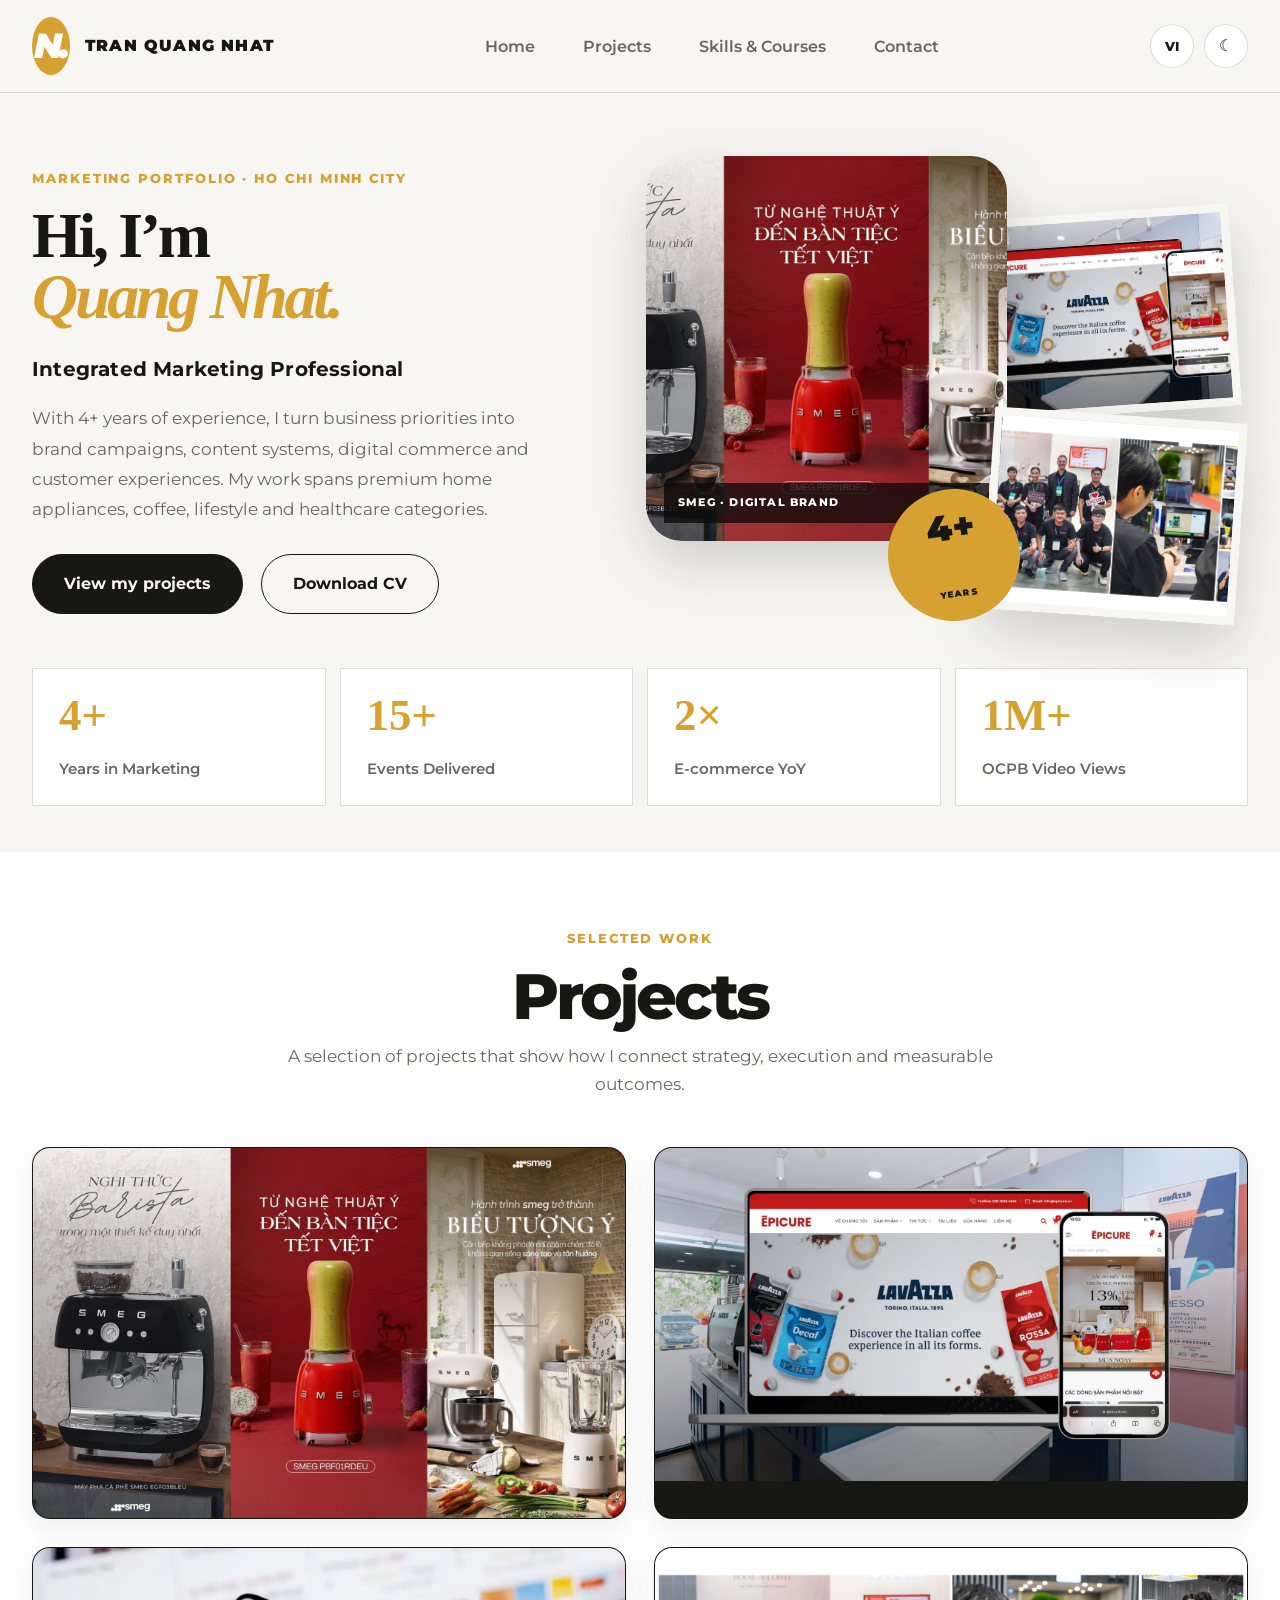
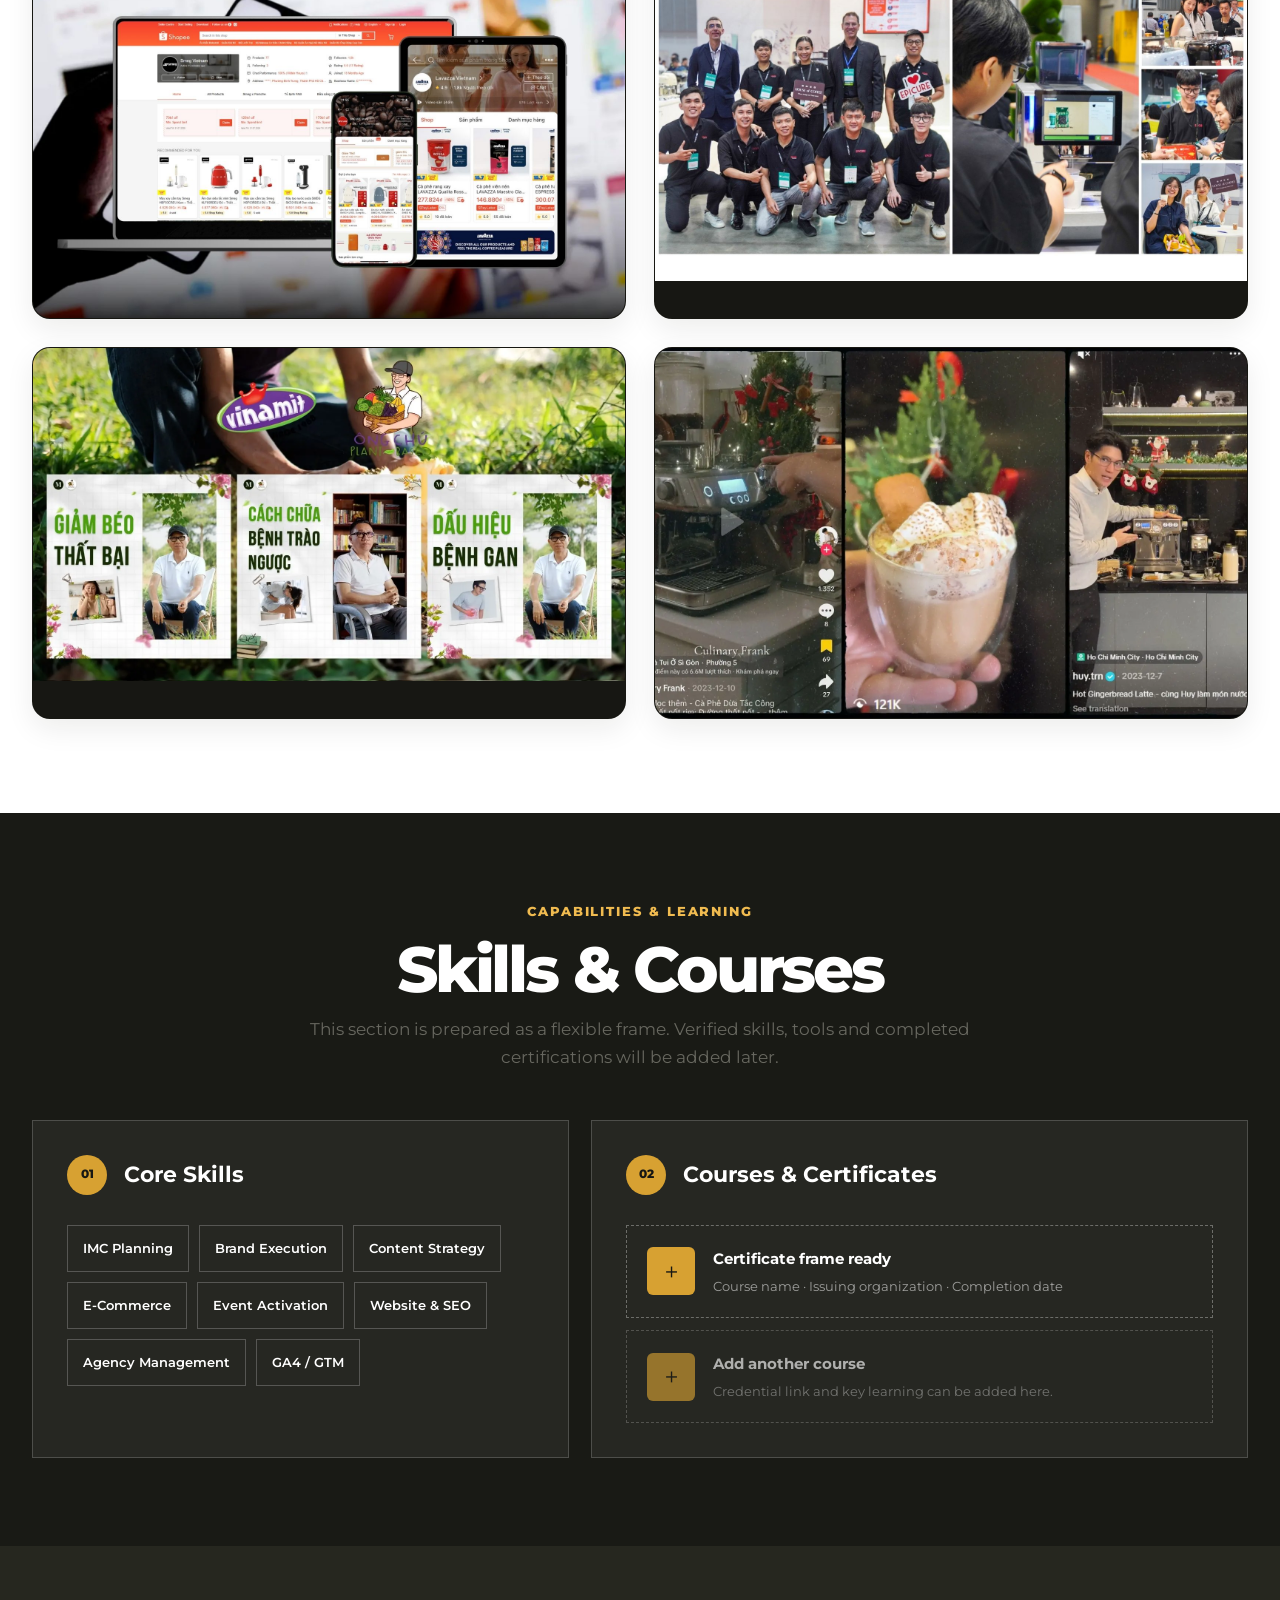
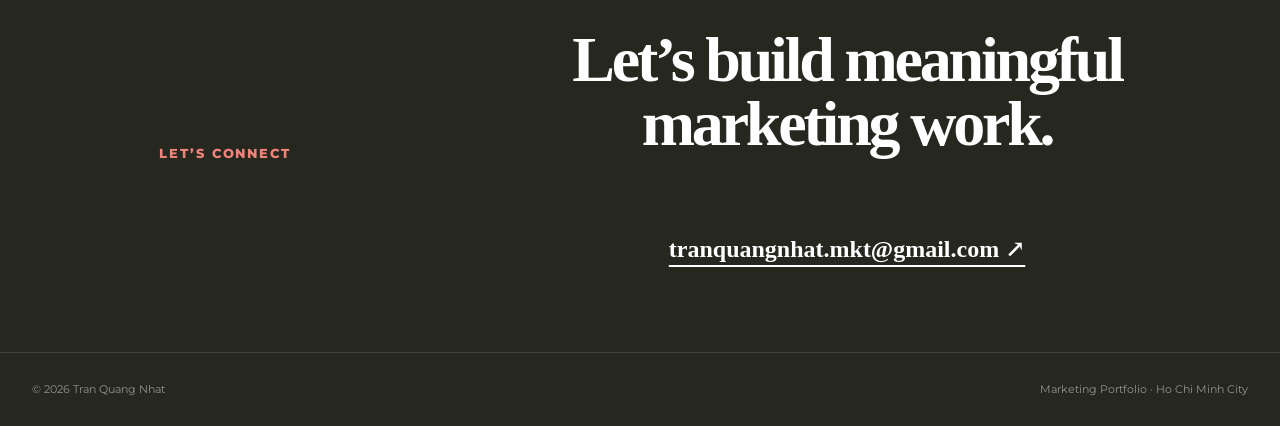
==== index.html @ 10f5aab4 "Portfolio-Update-V10" ====
<!DOCTYPE html>
<html lang="en" data-theme="light">
<head>
  <meta charset="UTF-8" />
  <meta name="viewport" content="width=device-width, initial-scale=1.0" />
  <meta name="description" content="Marketing portfolio of Tran Quang Nhat — brand building, digital commerce, content and experiential marketing." />
  <meta name="author" content="Tran Quang Nhat" />
  <meta property="og:title" content="Tran Quang Nhat | Marketing Portfolio" />
  <meta property="og:description" content="Selected marketing projects across premium consumer, coffee and lifestyle categories." />
  <meta property="og:type" content="website" />
  <meta property="og:image" content="assets/images/social-preview.png" />
  <link rel="preconnect" href="https://fonts.googleapis.com" />
  <link rel="preconnect" href="https://fonts.gstatic.com" crossorigin />
  <link href="https://fonts.googleapis.com/css2?family=Montserrat:ital,wght@0,400;0,500;0,600;0,700;0,800;0,900;1,600;1,700&subset=vietnamese&display=swap" rel="stylesheet" />
  <link rel="icon" type="image/png" href="assets/images/favicon.png" />
  <link rel="stylesheet" href="assets/css/styles.css?v=20260724-10" />
  <link rel="stylesheet" href="assets/css/homepage.css?v=20260724-10" />
  <title>Tran Quang Nhat | Marketing Portfolio</title>
</head>
<body>
  <div class="progress" id="scrollProgress"></div>

  <header class="site-header">
    <div class="container nav-wrap">
      <a class="brand" href="#home" aria-label="Back to top">
        <span class="brand-mark">N.</span>
        <span>TRAN QUANG NHAT</span>
      </a>
      <nav class="desktop-nav" aria-label="Primary navigation">
        <a href="#home" data-en="Home" data-vi="Trang chủ">Home</a>
        <a href="#projects" data-en="Projects" data-vi="Dự án">Projects</a>
        <a href="#skills" data-en="Skills & Courses" data-vi="Kỹ năng & Khóa học">Skills & Courses</a>
        <a href="#contact" data-en="Contact" data-vi="Liên hệ">Contact</a>
      </nav>
      <div class="nav-actions">
        <button class="text-toggle" id="langToggle" type="button" aria-label="Change language">VI</button>
        <button class="icon-button" id="themeToggle" type="button" aria-label="Change theme">☾</button>
        <button class="icon-button mobile-only" id="menuToggle" type="button" aria-label="Open menu">☰</button>
      </div>
    </div>
    <nav class="mobile-nav" id="mobileNav" aria-label="Mobile navigation">
      <a href="#home" data-en="Home" data-vi="Trang chủ">Home</a>
      <a href="#projects" data-en="Projects" data-vi="Dự án">Projects</a>
      <a href="#skills" data-en="Skills & Courses" data-vi="Kỹ năng & Khóa học">Skills & Courses</a>
      <a href="#contact" data-en="Contact" data-vi="Liên hệ">Contact</a>
    </nav>
  </header>

  <main>
    <section class="hero" id="home">
      <div class="container hero-grid">
        <div class="hero-copy reveal">
          <p class="eyebrow" data-en="MARKETING PORTFOLIO · HO CHI MINH CITY" data-vi="MARKETING PORTFOLIO · TP. HỒ CHÍ MINH">MARKETING PORTFOLIO · HO CHI MINH CITY</p>
          <h1>
            <span data-en="Hi, I’m" data-vi="Xin chào, tôi là">Hi, I’m</span>
            <strong>Quang Nhat.</strong>
          </h1>
          <p class="hero-role" data-en="Integrated Marketing Professional" data-vi="Chuyên viên Marketing Tích hợp">Integrated Marketing Professional</p>
          <p class="hero-description"
             data-en="With 4+ years of experience, I turn business priorities into brand campaigns, content systems, digital commerce and customer experiences. My work spans premium home appliances, coffee, lifestyle and healthcare categories."
             data-vi="Với hơn 4 năm kinh nghiệm, tôi chuyển hóa ưu tiên kinh doanh thành chiến dịch thương hiệu, hệ thống nội dung, thương mại điện tử và trải nghiệm khách hàng. Tôi từng làm việc trong các ngành thiết bị gia dụng cao cấp, cà phê, lifestyle và chăm sóc sức khỏe.">
            With 4+ years of experience, I turn business priorities into brand campaigns, content systems, digital commerce and customer experiences. My work spans premium home appliances, coffee, lifestyle and healthcare categories.
          </p>
          <div class="hero-actions">
            <a class="button button-primary" href="#projects" data-en="View my projects" data-vi="Xem dự án">View my projects</a>
            <button class="button button-secondary" id="cvButton" type="button" data-en="Download CV" data-vi="Tải CV">Download CV</button>
          </div>
        </div>

        <div class="hero-visual reveal" aria-label="Selected marketing work">
          <a class="visual-main" href="projects/smeg-digital-brand-system.html">
            <img src="assets/images/projects/smeg-digital-brand-system/smeg-cover.jpg" alt="SMEG Vietnam digital brand project" />
            <span>SMEG · DIGITAL BRAND</span>
          </a>
          <a class="visual-small visual-event" href="projects/b2b-event-marketing-trade-show-activation.html">
            <img src="assets/images/projects/b2b-event-activation/event-homepage-cover.jpg" alt="EPICURE event marketing project" />
          </a>
          <a class="visual-small visual-web" href="projects/epicure-website-replatforming.html">
            <img src="assets/images/projects/epicure-website-replatforming/website-homepage-cover.jpg" alt="EPICURE website rebuild project" />
          </a>
          <div class="visual-badge">4+<small>YEARS</small></div>
        </div>
      </div>

      <div class="container metric-grid reveal">
        <article><strong>4+</strong><span data-en="Years in Marketing" data-vi="Năm làm Marketing">Years in Marketing</span></article>
        <article><strong>15+</strong><span data-en="Events Delivered" data-vi="Sự kiện đã triển khai">Events Delivered</span></article>
        <article><strong>2×</strong><span data-en="E-commerce YoY" data-vi="Doanh số E-commerce YoY">E-commerce YoY</span></article>
        <article><strong>1M+</strong><span data-en="OCPB Video Views" data-vi="Lượt xem video OCPB">OCPB Video Views</span></article>
      </div>
    </section>

    <section class="projects-section" id="projects">
      <div class="container section-heading reveal">
        <p class="eyebrow" data-en="SELECTED WORK" data-vi="DỰ ÁN TIÊU BIỂU">SELECTED WORK</p>
        <h2 data-en="Projects" data-vi="Dự án">Projects</h2>
        <p data-en="A selection of projects that show how I connect strategy, execution and measurable outcomes."
           data-vi="Các dự án tiêu biểu thể hiện cách tôi kết nối chiến lược, triển khai và kết quả đo lường.">
          A selection of projects that show how I connect strategy, execution and measurable outcomes.
        </p>
      </div>

      <div class="container projects-grid">
        <a class="project-card project-card-large reveal" href="projects/smeg-digital-brand-system.html">
          <div class="project-image"><img src="assets/images/projects/smeg-digital-brand-system/smeg-cover.jpg" alt="SMEG Vietnam digital brand system" /></div>
          <div class="project-overlay"><span>BRAND BUILDING · SOCIAL MEDIA</span><h3>SMEG Vietnam Digital Brand System</h3><p><strong>10K+</strong> Facebook · <strong>9K</strong> Instagram</p></div>
        </a>

        <a class="project-card reveal" href="projects/epicure-website-replatforming.html">
          <div class="project-image"><img src="assets/images/projects/epicure-website-replatforming/website-homepage-cover.jpg" alt="EPICURE website rebuild" /></div>
          <div class="project-overlay"><span>DIGITAL TRANSFORMATION</span><h3>EPICURE Website Rebuild</h3><p>WordPress → Haravan · GA4 · GTM</p></div>
        </a>

        <a class="project-card reveal" href="projects/ecommerce-growth-marketplace-operations.html">
          <div class="project-image"><img src="assets/images/projects/ecommerce-growth/ecommerce-cover.jpg" alt="E-commerce marketplace operations" /></div>
          <div class="project-overlay"><span>DIGITAL COMMERCE</span><h3>Multi-brand E-Commerce Management</h3><p><strong>2×</strong> YoY sales</p></div>
        </a>

        <a class="project-card project-card-large reveal" href="projects/b2b-event-marketing-trade-show-activation.html">
          <div class="project-image"><img src="assets/images/projects/b2b-event-activation/event-homepage-cover.jpg" alt="B2B event marketing and trade show activation" /></div>
          <div class="project-overlay"><span>EXPERIENTIAL MARKETING</span><h3>B2B Event Marketing & Activation</h3><p><strong>15+</strong> events · <strong>100</strong> qualified leads</p></div>
        </a>

        <a class="project-card reveal" href="projects/ong-chu-plant-based.html">
          <div class="project-image"><img src="assets/images/projects/ong-chu-plant-based/ong-chu-cover.webp" alt="Ông Chú Plant-Based content project" /></div>
          <div class="project-overlay"><span>SHORT-FORM CONTENT</span><h3>Ông Chú Plant-Based</h3><p><strong>1M+</strong> views in 3 months</p></div>
        </a>

        <a class="project-card reveal" href="projects/breville-christmas-challenge.html">
          <div class="project-image"><img src="assets/images/projects/breville-christmas-challenge/breville-christmas-cover.webp" alt="Breville Christmas creator campaign" /></div>
          <div class="project-overlay"><span>INFLUENCER CAMPAIGN</span><h3>Breville Christmas Challenge</h3><p><strong>30</strong> participation videos</p></div>
        </a>
      </div>
    </section>

    <section class="skills-section" id="skills">
      <div class="container section-heading section-heading-light reveal">
        <p class="eyebrow" data-en="CAPABILITIES & LEARNING" data-vi="NĂNG LỰC & HỌC TẬP">CAPABILITIES & LEARNING</p>
        <h2 data-en="Skills & Courses" data-vi="Kỹ năng & Khóa học">Skills & Courses</h2>
        <p data-en="This section is prepared as a flexible frame. Verified skills, tools and completed certifications will be added later."
           data-vi="Phần này được tạo dưới dạng khung linh hoạt. Kỹ năng, công cụ và các chứng chỉ đã hoàn thành sẽ được bổ sung sau.">
          This section is prepared as a flexible frame. Verified skills, tools and completed certifications will be added later.
        </p>
      </div>

      <div class="container skills-layout">
        <div class="skills-panel reveal">
          <div class="panel-title"><span>01</span><h3 data-en="Core Skills" data-vi="Kỹ năng cốt lõi">Core Skills</h3></div>
          <div class="skill-tags">
            <span>IMC Planning</span><span>Brand Execution</span><span>Content Strategy</span>
            <span>E-Commerce</span><span>Event Activation</span><span>Website & SEO</span>
            <span>Agency Management</span><span>GA4 / GTM</span>
          </div>
        </div>

        <div class="courses-panel reveal">
          <div class="panel-title"><span>02</span><h3 data-en="Courses & Certificates" data-vi="Khóa học & Chứng chỉ">Courses & Certificates</h3></div>
          <div class="course-placeholder">
            <div class="certificate-icon">＋</div>
            <div>
              <strong data-en="Certificate frame ready" data-vi="Khung chứng chỉ đã sẵn sàng">Certificate frame ready</strong>
              <p data-en="Course name · Issuing organization · Completion date"
                 data-vi="Tên khóa học · Đơn vị cấp · Thời gian hoàn thành">Course name · Issuing organization · Completion date</p>
            </div>
          </div>
          <div class="course-placeholder muted-placeholder">
            <div class="certificate-icon">＋</div>
            <div>
              <strong data-en="Add another course" data-vi="Thêm khóa học khác">Add another course</strong>
              <p data-en="Credential link and key learning can be added here."
                 data-vi="Liên kết chứng chỉ và kiến thức chính có thể được thêm tại đây.">Credential link and key learning can be added here.</p>
            </div>
          </div>
        </div>
      </div>
    </section>

    <section class="contact-section" id="contact">
      <div class="container contact-grid reveal">
        <p class="eyebrow">LET’S CONNECT</p>
        <h2 data-en="Let’s build meaningful marketing work."
            data-vi="Hãy cùng tạo nên những dự án Marketing có giá trị.">Let’s build meaningful marketing work.</h2>
        <a class="contact-email" href="mailto:tranquangnhat.mkt@gmail.com">tranquangnhat.mkt@gmail.com ↗</a>
      </div>
    </section>
  </main>

  <footer>
    <div class="container footer-inner"><span>© 2026 Tran Quang Nhat</span><span>Marketing Portfolio · Ho Chi Minh City</span></div>
  </footer>
  <div class="toast" id="toast" role="status"></div>
  <script src="assets/js/main.js"></script>
</body>
</html>
---- assets/css/styles.css ----
:root{
  --bg:#f4f1e9;--surface:#fbfaf6;--ink:#172238;--muted:#697080;
  --line:rgba(23,34,56,.16);--accent:#b43731;--dark:#191a16;
  --nav:rgba(244,241,233,.92);--display:Georgia,"Times New Roman","DejaVu Serif",serif;
  --body:"Segoe UI","Noto Sans",Arial,sans-serif;--max:1240px
}
html[data-theme="dark"]{
  --bg:#111820;--surface:#18222d;--ink:#f4f1e8;--muted:#aab2bf;
  --line:rgba(255,255,255,.15);--accent:#f07c72;--dark:#0b0f13;--nav:rgba(17,24,32,.92)
}
*{box-sizing:border-box}
html{scroll-behavior:smooth}
body{margin:0;color:var(--ink);background:var(--bg);font-family:var(--body);line-height:1.55;-webkit-font-smoothing:antialiased}
a{color:inherit;text-decoration:none}
img{display:block;width:100%}
button{font:inherit}
h1,h2,h3,p{margin-top:0}
.container{width:min(calc(100% - 48px),var(--max));margin-inline:auto}
.progress{position:fixed;z-index:300;inset:0 auto auto 0;height:3px;width:0;background:var(--accent)}
.site-header{position:sticky;z-index:200;top:0;border-bottom:1px solid var(--line);background:var(--nav);backdrop-filter:blur(18px)}
.nav-wrap{height:76px;display:flex;align-items:center;justify-content:space-between;gap:28px}
.brand{display:flex;align-items:center;gap:12px;font-size:.76rem;font-weight:900;letter-spacing:.12em}
.brand-mark{display:grid;place-items:center;width:38px;aspect-ratio:1;color:#fff;background:var(--accent);border-radius:50%;letter-spacing:0}
.desktop-nav{display:flex;gap:30px;color:var(--muted);font-size:.8rem;font-weight:750}
.desktop-nav a:hover{color:var(--ink)}
.nav-actions{display:flex;gap:8px}
.icon-button,.text-toggle{height:40px;min-width:40px;padding:0 12px;color:var(--ink);border:1px solid var(--line);border-radius:50px;background:var(--surface);cursor:pointer}
.text-toggle{font-size:.72rem;font-weight:900}.mobile-only,.mobile-nav{display:none}
.eyebrow{margin:0 0 19px;color:var(--accent);font-size:.7rem;font-weight:900;letter-spacing:.17em}
.hero{padding:92px 0 0;overflow:hidden}
.hero-heading{padding-bottom:68px}
.hero h1{max-width:1120px;margin-bottom:42px;font-family:var(--display);font-size:clamp(4rem,8.3vw,8.3rem);font-weight:500;line-height:.88;letter-spacing:-.055em}
.hero h1 span,.hero h1 em{display:block}
.hero h1 em{margin-left:9%;color:var(--accent);font-weight:500}
.hero-bottom{display:flex;align-items:end;justify-content:space-between;gap:30px}
.hero-bottom p{max-width:540px;margin:0;color:var(--muted);font-size:1.02rem}
.round-link{display:grid;place-items:center;width:62px;aspect-ratio:1;border:1px solid var(--ink);border-radius:50%;font-size:1.5rem;transition:.25s}
.round-link:hover{color:#fff;background:var(--accent);border-color:var(--accent)}
.hero-collage{display:grid;grid-template-columns:1.75fr .9fr .9fr;gap:10px;align-items:stretch}
.hero-tile{position:relative;overflow:hidden;min-height:310px;background:#ddd}
.hero-tile-main{min-height:530px}.hero-tile img{height:100%;object-fit:cover;transition:transform .6s ease}
.hero-tile:hover img{transform:scale(1.025)}
.hero-tile span{position:absolute;left:18px;bottom:18px;padding:9px 12px;color:#fff;background:rgba(15,19,21,.8);font-size:.62rem;font-weight:900;letter-spacing:.12em}
.about-band{padding:112px 0;color:#fff;background:var(--dark)}
.about-band .eyebrow{color:#ef8279}
.about-grid{display:grid;grid-template-columns:1.15fr .85fr;gap:110px;align-items:end}
.about-grid h2,.section-title h2,.experience-intro h2,.contact-grid h2{margin:0;font-family:var(--display);font-size:clamp(2.7rem,5vw,5.2rem);font-weight:500;line-height:.98;letter-spacing:-.04em}
.about-copy>p{max-width:520px;margin-bottom:34px;color:rgba(255,255,255,.68);font-size:1.05rem}
.about-actions{display:flex;align-items:center;gap:24px;flex-wrap:wrap}
.button{display:inline-flex;align-items:center;min-height:50px;padding:0 22px;border:1px solid rgba(255,255,255,.35);font-weight:800}
.button-light{color:#171a20;background:#fff;border-color:#fff}
.text-button{padding:0;color:#fff;border:0;border-bottom:1px solid rgba(255,255,255,.55);background:transparent;cursor:pointer}
.metric-grid{display:grid;grid-template-columns:repeat(4,1fr);gap:12px;margin-top:84px}
.metric-grid article{display:grid;gap:12px;min-height:168px;padding:27px;border:1px solid rgba(255,255,255,.2);background:rgba(255,255,255,.06)}
.metric-grid strong{color:#f0aaa3;font-family:var(--display);font-size:clamp(3rem,4vw,4.4rem);font-weight:600;line-height:1}
.metric-grid span{align-self:end;color:rgba(255,255,255,.65);font-size:.73rem;font-weight:700}
.work-section,.archive-section{padding:116px 0}
.section-title{display:grid;grid-template-columns:1.4fr .6fr;gap:80px;align-items:end;margin-bottom:62px}
.section-title>p{max-width:400px;margin:0 0 8px;color:var(--muted)}
.project-grid{display:grid;grid-template-columns:1fr 1fr;gap:72px 26px}
.project-card-wide{grid-column:1/-1;display:grid;grid-template-columns:1.45fr .55fr;gap:40px;align-items:end}
.project-card-wide.project-card-dark{padding:28px;color:#fff;background:var(--dark)}
.project-visual{position:relative;display:block;overflow:hidden;background:#ddd}
.project-visual img{aspect-ratio:16/11;object-fit:cover;transition:transform .6s ease}
.project-card-wide .project-visual img{aspect-ratio:16/9}
.project-visual:hover img{transform:scale(1.025)}
.project-number{position:absolute;top:18px;right:18px;display:grid;place-items:center;width:48px;aspect-ratio:1;color:#fff;background:var(--accent);border-radius:50%;font-family:var(--display);font-size:1.25rem}
.project-info{padding-top:22px}
.project-card-wide .project-info{padding:0 12px 12px 0}
.project-info>span,.archive-card span{color:var(--accent);font-size:.65rem;font-weight:900;letter-spacing:.14em}
.project-info h3{margin:15px 0 20px;font-family:var(--display);font-size:clamp(1.8rem,3vw,3rem);font-weight:500;line-height:1.03;letter-spacing:-.025em}
.project-card-wide .project-info h3{font-size:clamp(2.2rem,3.8vw,4rem)}
.proof-pill{display:table;margin-bottom:24px;padding:12px 15px;border:1px solid color-mix(in srgb,var(--accent) 32%,var(--line));background:color-mix(in srgb,var(--accent) 7%,var(--surface));font-size:.76rem}
.project-card-dark .proof-pill{background:rgba(255,255,255,.08);border-color:rgba(255,255,255,.2)}
.proof-pill strong{color:var(--accent);font-size:1rem}
.project-info>a{display:inline-block;border-bottom:1px solid;font-size:.76rem;font-weight:900}
.experience-section{padding:116px 0;border-block:1px solid var(--line);background:var(--surface)}
.experience-grid{display:grid;grid-template-columns:.95fr 1.05fr;gap:100px}
.career-list{border-top:1px solid var(--ink)}
.career-list article{display:grid;grid-template-columns:110px 1fr auto;gap:24px;align-items:center;padding:28px 0;border-bottom:1px solid var(--line)}
.career-list span{color:var(--accent);font-size:.68rem;font-weight:900}.career-list h3{margin:0;font-family:var(--display);font-size:1.55rem;font-weight:500}.career-list p{margin:0;color:var(--muted);font-size:.78rem}
.capability-line{display:flex;gap:10px;flex-wrap:wrap;margin-top:66px}
.capability-line span{padding:10px 14px;border:1px solid var(--line);font-size:.62rem;font-weight:900;letter-spacing:.1em}
.archive-grid{display:grid;grid-template-columns:1fr 1fr;gap:26px}
.archive-card{position:relative;display:block;overflow:hidden;min-height:440px;background:#ddd}
.archive-card img{height:100%;min-height:440px;object-fit:cover;transition:transform .6s ease}
.archive-card:hover img{transform:scale(1.025)}
.archive-card:after{content:"";position:absolute;inset:35% 0 0;background:linear-gradient(transparent,rgba(9,14,17,.92))}
.archive-card>div{position:absolute;z-index:1;right:30px;bottom:27px;left:30px;color:#fff}
.archive-card span{color:#f0aaa3}.archive-card h3{margin:10px 0 8px;font-family:var(--display);font-size:2.2rem;font-weight:500}.archive-card strong{font-size:.75rem}
.contact-section{padding:118px 0;color:#fff;background:#172238}
.contact-grid{display:grid;grid-template-columns:.65fr 1.35fr;gap:28px;align-items:end}
.contact-grid .eyebrow{color:#ef8279}.contact-grid h2{grid-column:2;margin-top:-42px}
.contact-grid>p:not(.eyebrow){grid-column:2;max-width:600px;margin:10px 0;color:rgba(255,255,255,.65)}
.contact-email{grid-column:2;margin-top:22px;font-family:var(--display);font-size:clamp(1.25rem,2.4vw,2.2rem);text-decoration:underline;text-underline-offset:8px}
footer{padding:28px 0;color:rgba(255,255,255,.46);background:#172238;border-top:1px solid rgba(255,255,255,.12)}
.footer-inner{display:flex;justify-content:space-between;font-size:.68rem}
.toast{position:fixed;right:24px;bottom:24px;z-index:300;max-width:360px;padding:14px 18px;color:#fff;background:#172238;box-shadow:0 18px 50px rgba(0,0,0,.22);transform:translateY(30px);opacity:0;pointer-events:none;transition:.25s}
.toast.show{transform:none;opacity:1}.reveal{opacity:0;transform:translateY(22px);transition:opacity .7s ease,transform .7s ease}.reveal.visible{opacity:1;transform:none}
@media(max-width:900px){
  .desktop-nav{display:none}.mobile-only{display:block}.mobile-nav.open{display:grid;padding:12px 24px 20px;gap:14px;border-top:1px solid var(--line);font-size:.86rem}
  .hero{padding-top:70px}.hero h1 em{margin-left:0}.hero-collage{grid-template-columns:1.3fr .7fr}.hero-tile:last-child{display:none}
  .about-grid,.experience-grid{grid-template-columns:1fr;gap:52px}.metric-grid{grid-template-columns:1fr 1fr}
  .section-title{grid-template-columns:1fr;gap:24px}.section-title>p{max-width:600px}
  .project-card-wide{grid-template-columns:1fr;gap:0}.project-card-wide .project-info{padding:24px 0 0}
  .project-card-wide.project-card-dark .project-info{padding:24px 4px 4px}
  .contact-grid{grid-template-columns:1fr}.contact-grid h2,.contact-grid>p:not(.eyebrow),.contact-email{grid-column:auto;margin-top:0}
}
@media(max-width:620px){
  .container{width:min(calc(100% - 30px),var(--max))}.brand span:last-child{display:none}
  .hero{padding-top:54px}.hero-heading{padding-bottom:45px}.hero h1{font-size:3.65rem}.hero-bottom{align-items:center}.hero-bottom p{font-size:.9rem}
  .hero-collage{grid-template-columns:1fr}.hero-tile-main{min-height:390px}.hero-tile:not(.hero-tile-main){display:none}
  .about-band,.work-section,.experience-section,.archive-section,.contact-section{padding:88px 0}
  .about-grid h2,.section-title h2,.experience-intro h2,.contact-grid h2{font-size:2.85rem}
  .metric-grid{grid-template-columns:1fr 1fr;margin-top:58px}.metric-grid article{min-height:138px;padding:20px}.metric-grid strong{font-size:3rem}
  .project-grid,.archive-grid{grid-template-columns:1fr;gap:58px}.project-card-wide{grid-column:auto}.project-card-wide.project-card-dark{padding:15px}
  .project-info h3,.project-card-wide .project-info h3{font-size:2.05rem}
  .career-list article{grid-template-columns:1fr;gap:6px}.career-list p{font-size:.82rem}
  .archive-card,.archive-card img{min-height:350px}.footer-inner{display:grid;gap:6px}
}
@media(prefers-reduced-motion:reduce){html{scroll-behavior:auto}.reveal{opacity:1;transform:none;transition:none}.project-visual img,.hero-tile img,.archive-card img{transition:none}}
---- assets/css/homepage.css ----
:root{
  --bg:#f7f6f2;--surface:#fff;--ink:#171713;--muted:#67675f;
  --line:rgba(23,23,19,.15);--accent:#d7a132;--dark:#191a15;
  --nav:rgba(247,246,242,.92);--font:"Montserrat","Noto Sans",Arial,sans-serif;
  --max:1600px
}
html[data-theme="dark"]{
  --bg:#10130f;--surface:#181c17;--ink:#f7f5ed;--muted:#b4b6ad;
  --line:rgba(255,255,255,.14);--accent:#f1b849;--dark:#090b09;--nav:rgba(16,19,15,.92)
}
*{box-sizing:border-box}
html{scroll-behavior:smooth}
body{margin:0;color:var(--ink);background:var(--bg);font-family:var(--font);font-size:16px;line-height:1.65;-webkit-font-smoothing:antialiased}
a{color:inherit;text-decoration:none}img{display:block;width:100%}button{font:inherit}
h1,h2,h3,p{margin-top:0}.container{width:min(calc(100% - clamp(40px,5vw,96px)),var(--max));margin-inline:auto}
.progress{position:fixed;z-index:300;inset:0 auto auto 0;height:3px;width:0;background:var(--accent)}
.site-header{position:sticky;z-index:200;top:0;border-bottom:1px solid var(--line);background:var(--nav);backdrop-filter:blur(18px)}
.nav-wrap{height:92px;display:flex;align-items:center;justify-content:space-between;gap:40px}
.brand{display:flex;align-items:center;gap:15px;font-size:1rem;font-weight:900;letter-spacing:.075em}
.brand-mark{font-size:2.2rem;font-style:italic;letter-spacing:-.08em}
.desktop-nav{display:flex;gap:48px;font-size:1.02rem;font-weight:600}
.desktop-nav a{position:relative}.desktop-nav a:after{content:"";position:absolute;right:0;bottom:-8px;left:0;height:2px;background:var(--accent);transform:scaleX(0);transition:.25s}.desktop-nav a:hover:after{transform:scaleX(1)}
.nav-actions{display:flex;gap:10px}.icon-button,.text-toggle{height:44px;min-width:44px;padding:0 13px;color:var(--ink);border:1px solid var(--line);border-radius:50px;background:var(--surface);cursor:pointer}
.text-toggle{font-size:.84rem;font-weight:800}.mobile-only,.mobile-nav{display:none}.eyebrow{margin:0 0 16px;color:var(--accent);font-size:.8rem;font-weight:800;letter-spacing:.15em}
.hero{padding:clamp(54px,7vh,84px) 0 46px;overflow:hidden}
.hero-grid{display:grid;grid-template-columns:minmax(0,.9fr) minmax(520px,1.1fr);gap:clamp(48px,5vw,88px);align-items:center}
.hero-copy{min-width:0;max-width:690px}
.hero-copy h1{margin:0 0 25px;font-size:clamp(4rem,4.85vw,5.75rem);font-weight:800;line-height:.96;letter-spacing:-.052em}
.hero-copy h1 span,.hero-copy h1 strong{display:block}.hero-copy h1 strong{color:var(--accent);font-style:italic}
.hero-role{margin-bottom:18px;font-size:1.24rem;font-weight:700;letter-spacing:.01em}
.hero-description{max-width:660px;margin-bottom:30px;color:var(--muted);font-size:1.08rem;line-height:1.75}
.hero-actions{display:flex;gap:18px;flex-wrap:wrap}.button{display:inline-flex;align-items:center;justify-content:center;min-height:60px;padding:0 31px;border:1px solid var(--ink);border-radius:100px;font-size:1rem;font-weight:700;cursor:pointer}
.button-primary{color:var(--bg);background:var(--ink)}.button-secondary{color:var(--ink);background:transparent}
.hero-visual{position:relative;min-width:0;min-height:clamp(470px,52vh,590px)}.hero-visual a{position:absolute;overflow:hidden;box-shadow:0 22px 55px rgba(22,22,16,.18)}
.hero-visual img{height:100%;object-fit:cover;transition:transform .55s}.hero-visual a:hover img{transform:scale(1.035)}
.visual-main{z-index:2;top:0;left:5%;width:57%;height:82%;border-radius:36px}.visual-main span{position:absolute;right:18px;bottom:18px;left:18px;padding:11px 14px;color:#fff;background:rgba(10,10,8,.76);font-size:.68rem;font-weight:800;letter-spacing:.11em}
.visual-small{width:40%;height:43%;border:8px solid var(--bg)}.visual-event{z-index:3;right:1%;bottom:2%;transform:rotate(4deg)}.visual-web{z-index:1;top:12%;right:2%;transform:rotate(-4deg)}
.visual-badge{position:absolute;z-index:4;right:36%;bottom:1%;display:grid;place-items:center;width:132px;aspect-ratio:1;color:#171713;background:var(--accent);border-radius:50%;font-size:2.25rem;font-weight:900;line-height:.8;transform:rotate(-8deg)}
.visual-badge small{display:block;font-size:.55rem;letter-spacing:.14em}
.metric-grid{display:grid;grid-template-columns:repeat(4,1fr);gap:14px;margin-top:42px}
.metric-grid article{display:grid;gap:10px;min-height:138px;padding:24px 26px;border:1px solid var(--line);background:var(--surface);transition:.25s}
.metric-grid article:hover{transform:translateY(-4px);border-color:var(--accent)}
.metric-grid strong{color:var(--accent);font-size:clamp(2.8rem,3.3vw,3.8rem);font-weight:800;line-height:1}
.metric-grid span{align-self:end;color:var(--muted);font-size:.96rem;font-weight:600}
.projects-section{padding:76px 0 94px;background:var(--surface)}
.section-heading{text-align:center;max-width:900px;margin:0 auto 48px}.section-heading h2{margin-bottom:14px;font-size:clamp(3.5rem,5vw,5.5rem);font-weight:800;line-height:.98;letter-spacing:-.05em}.section-heading>p:last-child{max-width:720px;margin:0 auto;color:var(--muted);font-size:1.08rem;line-height:1.65}
.projects-grid{display:grid;grid-template-columns:1fr 1fr;gap:clamp(22px,2.2vw,40px)}
.project-card{
  position:relative;
  overflow:hidden;
  min-width:0;
  border:1px solid var(--line);
  border-radius:18px;
  background:#171713;
  box-shadow:0 10px 28px rgba(20,20,16,.08);
  transform:translateZ(0);
  transition:transform .38s cubic-bezier(.2,.7,.2,1),box-shadow .38s ease,border-color .38s ease
}
.project-card-large{min-height:0}
.project-image{width:100%}
.project-image img{
  width:100%;
  height:auto;
  object-fit:contain;
  transition:transform .65s cubic-bezier(.2,.7,.2,1),filter .4s ease
}
.project-card:after{
  content:"";
  position:absolute;
  inset:0;
  background:rgba(8,9,8,.68);
  opacity:0;
  transition:opacity .38s ease
}
.project-overlay{
  position:absolute;
  z-index:2;
  top:50%;
  right:7%;
  left:7%;
  color:#fff;
  text-align:center;
  opacity:0;
  transform:translateY(calc(-50% + 20px));
  transition:opacity .35s ease,transform .38s cubic-bezier(.2,.7,.2,1)
}
.project-overlay span{color:#f5c96b;font-size:.76rem;font-weight:800;letter-spacing:.14em}
.project-overlay h3{max-width:760px;margin:12px auto 10px;font-size:clamp(1.6rem,2.5vw,3rem);font-weight:750;line-height:1.08;letter-spacing:-.035em}
.project-overlay p{margin:0;color:rgba(255,255,255,.8);font-size:.9rem}
.project-overlay p strong{color:#fff;font-size:1.08rem}
.project-card:hover,.project-card:focus-visible{
  z-index:3;
  border-color:rgba(215,161,50,.72);
  box-shadow:0 28px 65px rgba(20,20,16,.24);
  transform:translateY(-12px) scale(1.012)
}
.project-card:hover:after,.project-card:focus-visible:after{opacity:1}
.project-card:hover .project-overlay,.project-card:focus-visible .project-overlay{opacity:1;transform:translateY(-50%)}
.project-card:hover .project-image img,.project-card:focus-visible .project-image img{transform:scale(1.025);filter:saturate(.88)}
.skills-section{padding:88px 0;color:#fff;background:var(--dark)}.section-heading-light .eyebrow{color:#f0bb50}.section-heading-light p{color:rgba(255,255,255,.65)}
.skills-layout{display:grid;grid-template-columns:.9fr 1.1fr;gap:22px}.skills-panel,.courses-panel{padding:34px;border:1px solid rgba(255,255,255,.18);background:rgba(255,255,255,.055)}
.panel-title{display:flex;align-items:center;gap:17px;margin-bottom:30px}.panel-title>span{display:grid;place-items:center;width:40px;aspect-ratio:1;color:#171713;background:var(--accent);border-radius:50%;font-size:.78rem;font-weight:800}.panel-title h3{margin:0;font-size:1.38rem}
.skill-tags{display:flex;gap:10px;flex-wrap:wrap}.skill-tags span{padding:12px 15px;border:1px solid rgba(255,255,255,.22);font-size:.8rem;font-weight:600}
.course-placeholder{display:flex;align-items:center;gap:18px;padding:20px;border:1px dashed rgba(255,255,255,.32)}.course-placeholder+.course-placeholder{margin-top:12px}.certificate-icon{display:grid;place-items:center;flex:0 0 48px;aspect-ratio:1;color:#171713;background:var(--accent);border-radius:6px;font-size:1.3rem}.course-placeholder strong{display:block;margin-bottom:5px;font-size:.95rem}.course-placeholder p{margin:0;color:rgba(255,255,255,.55);font-size:.8rem}.muted-placeholder{opacity:.63}
.contact-section{padding:82px 0;color:#fff;background:#26271f}.contact-grid{text-align:center}.contact-grid h2{max-width:850px;margin:0 auto 24px;font-size:clamp(2.7rem,5vw,5.2rem);font-weight:800;line-height:1;letter-spacing:-.05em}.contact-email{font-size:clamp(1rem,2vw,1.5rem);font-weight:600;text-decoration:underline;text-underline-offset:8px}
footer{padding:28px 0;color:rgba(255,255,255,.5);background:#26271f;border-top:1px solid rgba(255,255,255,.12)}.footer-inner{display:flex;justify-content:space-between;font-size:.66rem}
.toast{position:fixed;right:24px;bottom:24px;z-index:300;max-width:360px;padding:14px 18px;color:#fff;background:#171713;box-shadow:0 18px 50px rgba(0,0,0,.22);transform:translateY(30px);opacity:0;pointer-events:none;transition:.25s}.toast.show{transform:none;opacity:1}
.reveal{opacity:0;transform:translateY(22px);transition:opacity .7s ease,transform .7s ease}.reveal.visible{opacity:1;transform:none}
@media(max-width:900px){
  .container{width:min(calc(100% - 36px),var(--max))}
  .desktop-nav{display:none}.mobile-only{display:block}.mobile-nav.open{display:grid;padding:12px 26px 20px;gap:14px;border-top:1px solid var(--line);font-size:.84rem}
  .hero{display:block;min-height:0;padding:52px 0 58px}
  .hero-grid{grid-template-columns:1fr;gap:44px}.hero-copy{max-width:760px}.hero-visual{min-height:470px}
  .metric-grid{grid-template-columns:1fr 1fr}.skills-layout{grid-template-columns:1fr}
}
@media(max-width:620px){
  .container{width:min(calc(100% - 30px),var(--max))}.brand span:last-child{display:none}.hero{padding:44px 0 58px}
  .nav-wrap{height:80px}.hero-copy h1{font-size:3.35rem}.hero-role{font-size:1.08rem}.hero-description{font-size:1.02rem;line-height:1.68}.hero-actions{display:grid;grid-template-columns:1fr 1fr}.button{min-height:54px;padding-inline:14px;font-size:.9rem}
  .hero-visual{min-height:420px}.visual-main{left:0;width:68%;height:82%;border-radius:28px}.visual-small{width:44%;height:41%;border-width:5px}.visual-web{top:6%;right:0}.visual-event{right:0;bottom:0}.visual-badge{right:35%;width:90px;font-size:1.5rem}
  .metric-grid{gap:8px;margin-top:38px}.metric-grid article{min-height:116px;padding:17px}.metric-grid strong{font-size:2.7rem}
  .projects-section,.skills-section,.contact-section{padding:68px 0}.section-heading{margin-bottom:36px}.section-heading h2{font-size:3.5rem}
  .projects-grid{grid-template-columns:1fr;gap:22px}
  .project-card,.project-card-large{min-height:0;border-radius:13px}
  .project-card:after{inset:38% 0 0;background:linear-gradient(transparent,rgba(7,8,7,.9));opacity:1}
  .project-overlay{top:auto;right:20px;bottom:18px;left:20px;text-align:left;opacity:1;transform:none}
  .project-overlay h3{margin:7px 0 5px;font-size:1.45rem}
  .project-card:hover,.project-card:focus-visible{transform:translateY(-5px)}
  .project-card:hover .project-overlay,.project-card:focus-visible .project-overlay{transform:none}
  .skills-panel,.courses-panel{padding:24px}.course-placeholder{align-items:flex-start;padding:16px}.footer-inner{display:grid;gap:6px}
}
@media(prefers-reduced-motion:reduce){html{scroll-behavior:auto}.reveal{opacity:1;transform:none;transition:none}.project-image img,.hero-visual img{transition:none}}
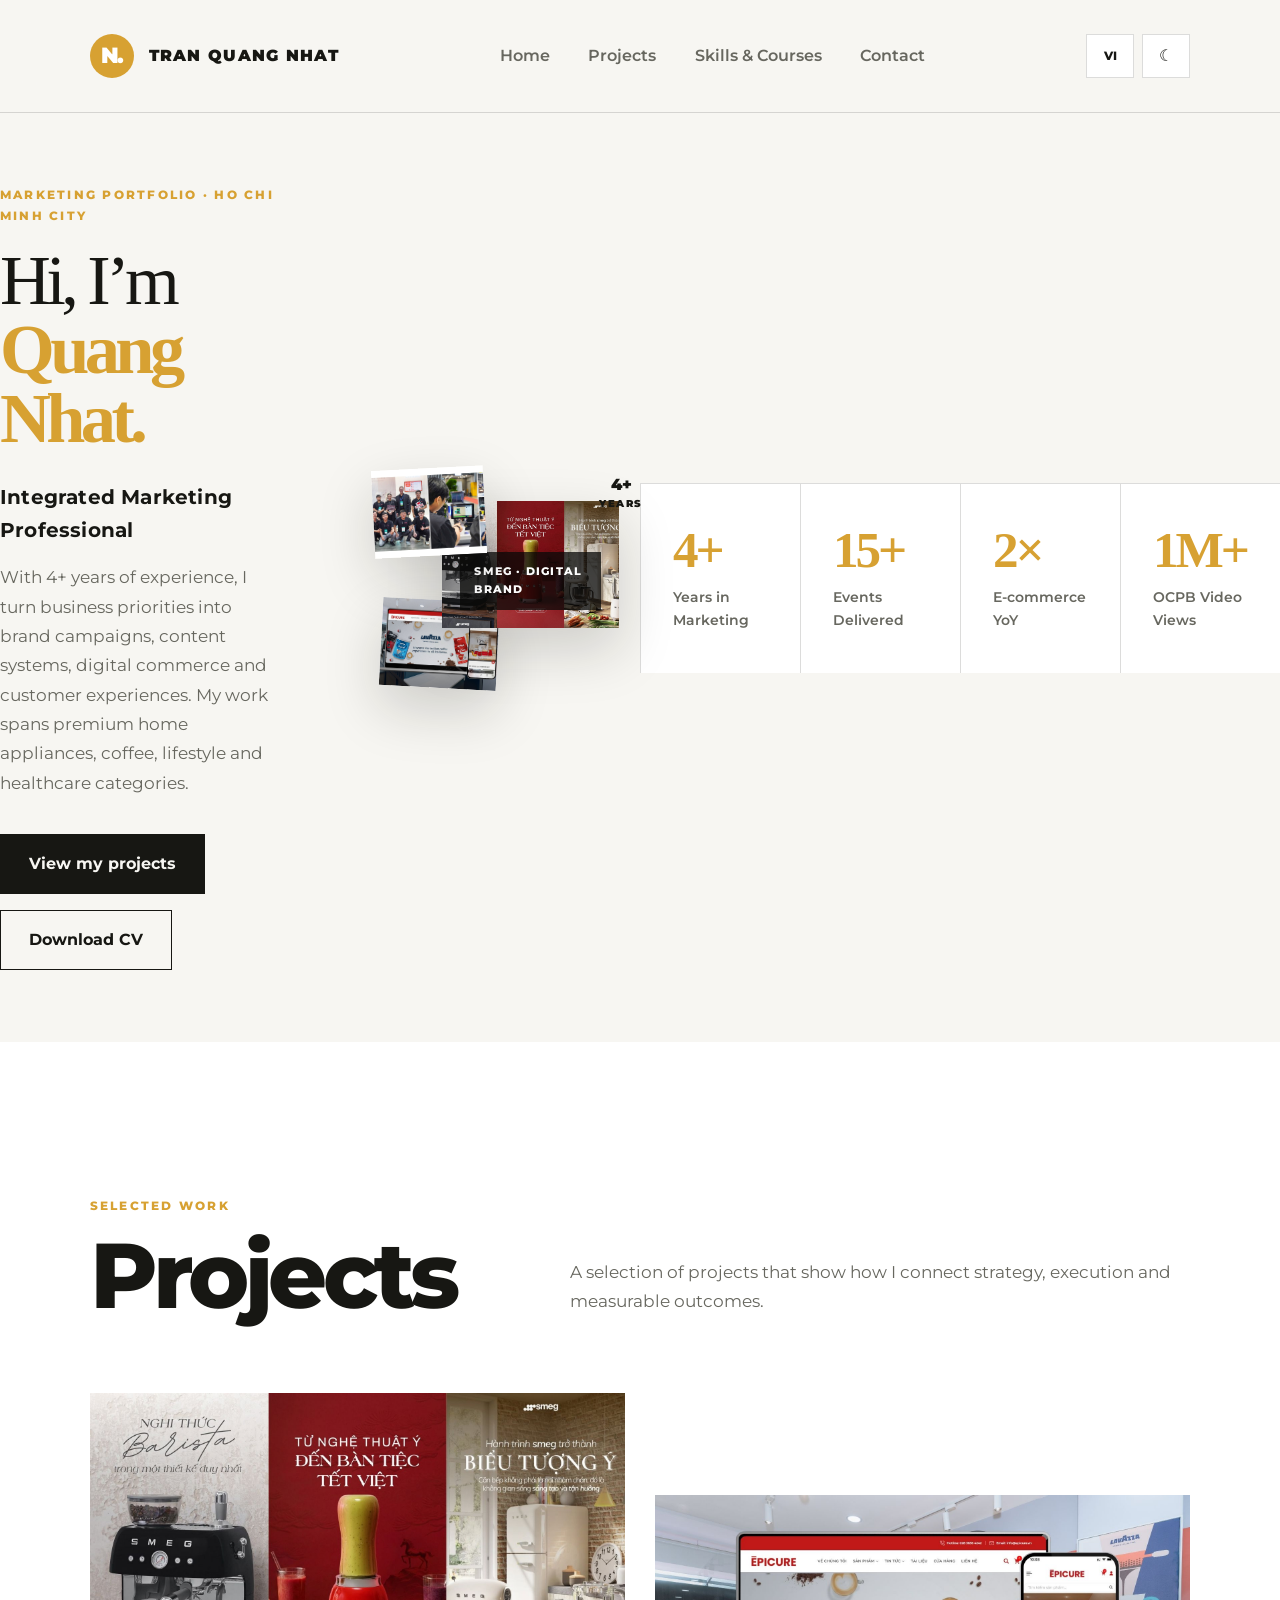
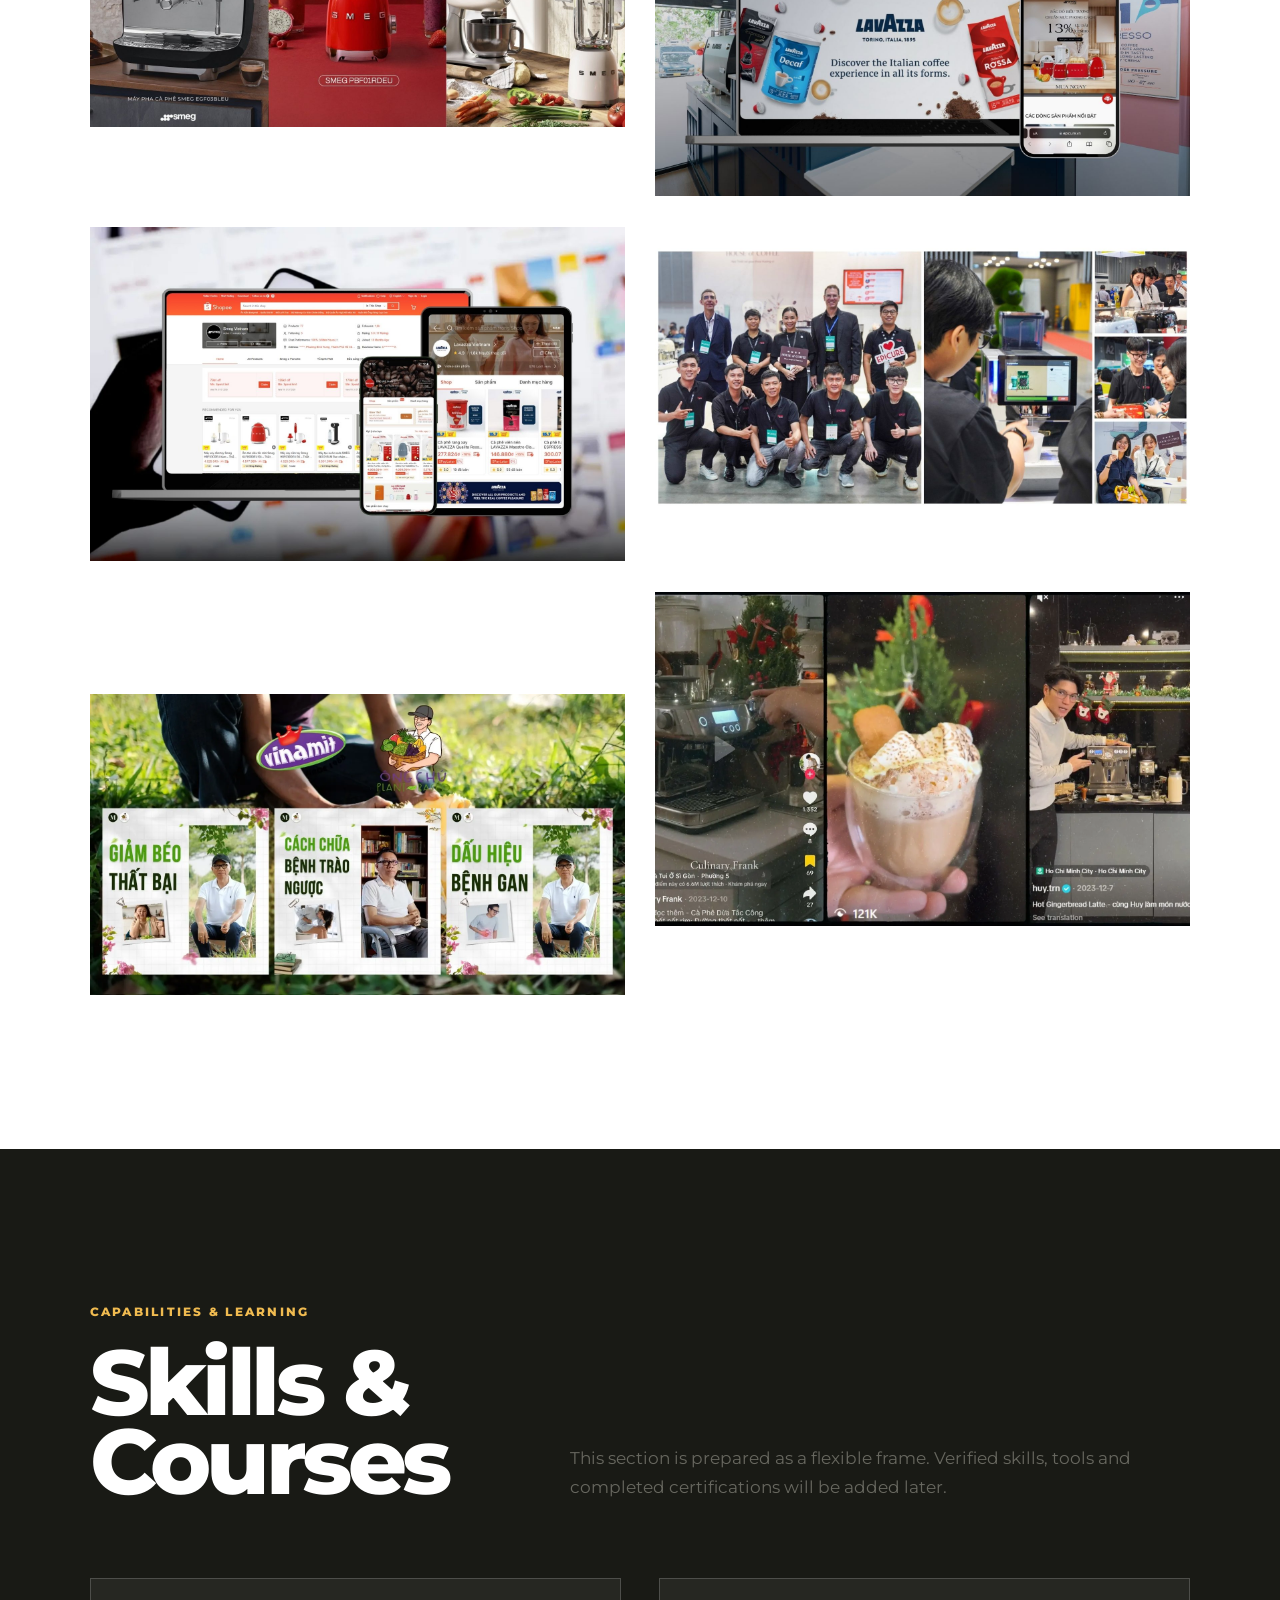
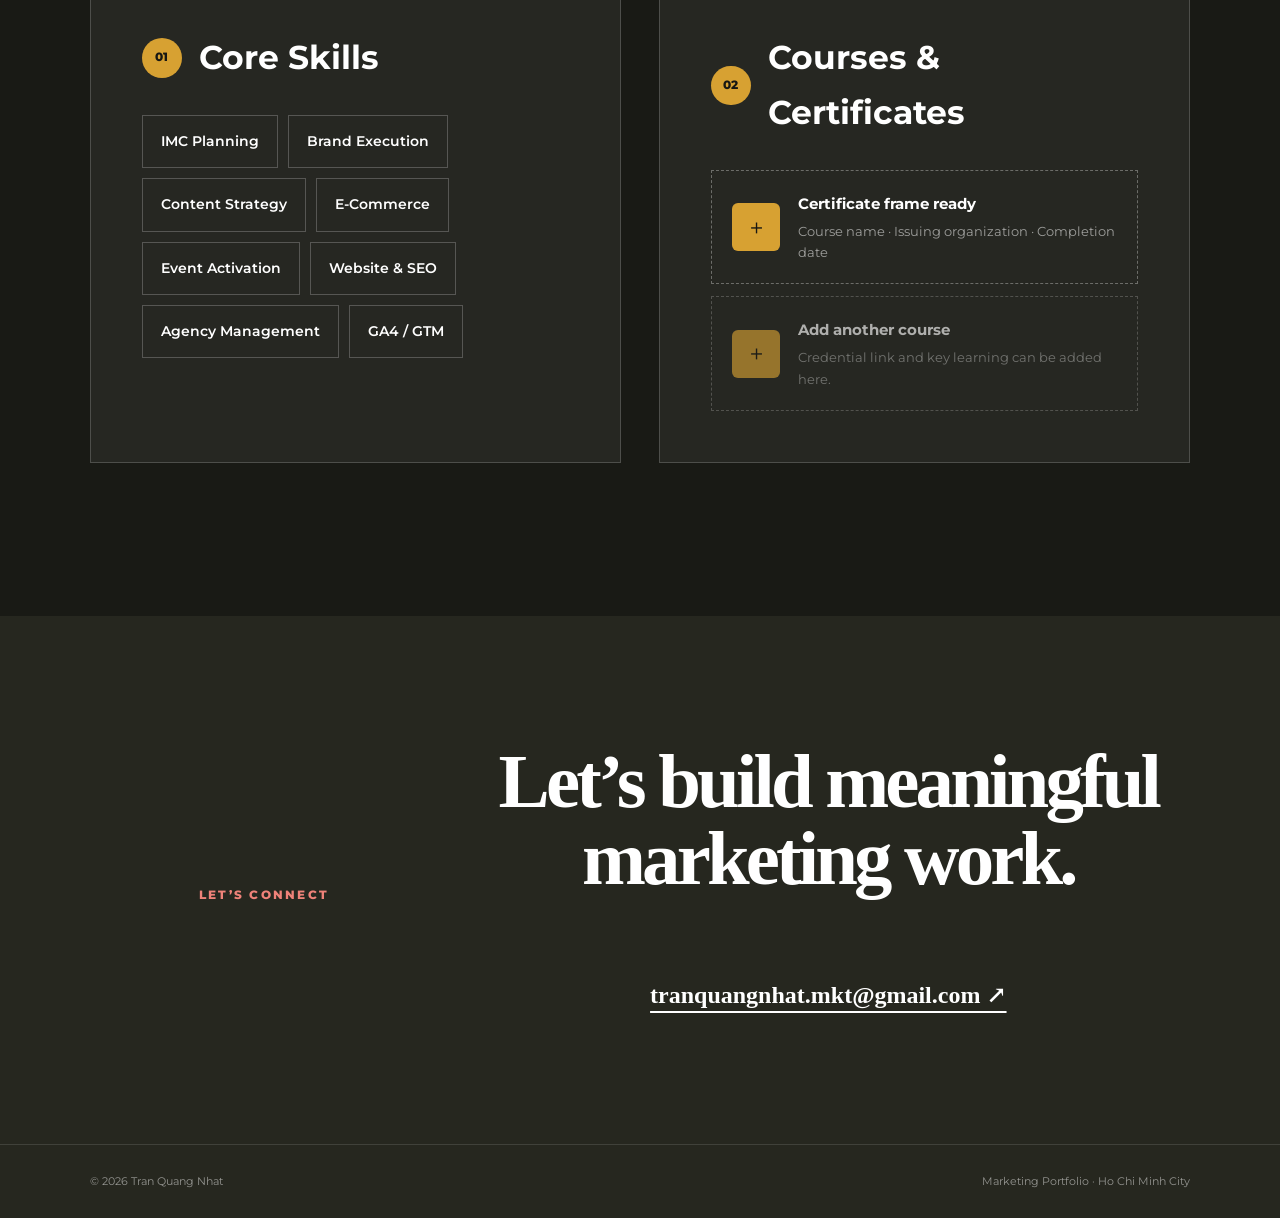
==== commit 45743de4: "Portfolio-Updated-V11" ====
--- a/index.html
+++ b/index.html
@@ -13,8 +13,8 @@
   <link rel="preconnect" href="https://fonts.gstatic.com" crossorigin />
   <link href="https://fonts.googleapis.com/css2?family=Montserrat:ital,wght@0,400;0,500;0,600;0,700;0,800;0,900;1,600;1,700&subset=vietnamese&display=swap" rel="stylesheet" />
   <link rel="icon" type="image/png" href="assets/images/favicon.png" />
-  <link rel="stylesheet" href="assets/css/styles.css?v=20260724-10" />
-  <link rel="stylesheet" href="assets/css/homepage.css?v=20260724-10" />
+  <link rel="stylesheet" href="assets/css/styles.css" />
+  <link rel="stylesheet" href="assets/css/homepage.css?v=11" />
   <title>Tran Quang Nhat | Marketing Portfolio</title>
 </head>
 <body>
--- a/assets/css/homepage.css
+++ b/assets/css/homepage.css
@@ -2,7 +2,7 @@
   --bg:#f7f6f2;--surface:#fff;--ink:#171713;--muted:#67675f;
   --line:rgba(23,23,19,.15);--accent:#d7a132;--dark:#191a15;
   --nav:rgba(247,246,242,.92);--font:"Montserrat","Noto Sans",Arial,sans-serif;
-  --max:1600px
+  --max:1760px
 }
 html[data-theme="dark"]{
   --bg:#10130f;--surface:#181c17;--ink:#f7f5ed;--muted:#b4b6ad;
@@ -12,38 +12,38 @@
 html{scroll-behavior:smooth}
 body{margin:0;color:var(--ink);background:var(--bg);font-family:var(--font);font-size:16px;line-height:1.65;-webkit-font-smoothing:antialiased}
 a{color:inherit;text-decoration:none}img{display:block;width:100%}button{font:inherit}
-h1,h2,h3,p{margin-top:0}.container{width:min(calc(100% - clamp(40px,5vw,96px)),var(--max));margin-inline:auto}
+h1,h2,h3,p{margin-top:0}.container{width:min(calc(100% - 80px),var(--max));margin-inline:auto}
 .progress{position:fixed;z-index:300;inset:0 auto auto 0;height:3px;width:0;background:var(--accent)}
 .site-header{position:sticky;z-index:200;top:0;border-bottom:1px solid var(--line);background:var(--nav);backdrop-filter:blur(18px)}
-.nav-wrap{height:92px;display:flex;align-items:center;justify-content:space-between;gap:40px}
-.brand{display:flex;align-items:center;gap:15px;font-size:1rem;font-weight:900;letter-spacing:.075em}
-.brand-mark{font-size:2.2rem;font-style:italic;letter-spacing:-.08em}
-.desktop-nav{display:flex;gap:48px;font-size:1.02rem;font-weight:600}
+.nav-wrap{height:88px;display:flex;align-items:center;justify-content:space-between;gap:32px}
+.brand{display:flex;align-items:center;gap:13px;font-size:.9rem;font-weight:900;letter-spacing:.08em}
+.brand-mark{font-size:1.75rem;font-style:italic;letter-spacing:-.08em}
+.desktop-nav{display:flex;gap:48px;font-size:1rem;font-weight:500}
 .desktop-nav a{position:relative}.desktop-nav a:after{content:"";position:absolute;right:0;bottom:-8px;left:0;height:2px;background:var(--accent);transform:scaleX(0);transition:.25s}.desktop-nav a:hover:after{transform:scaleX(1)}
-.nav-actions{display:flex;gap:10px}.icon-button,.text-toggle{height:44px;min-width:44px;padding:0 13px;color:var(--ink);border:1px solid var(--line);border-radius:50px;background:var(--surface);cursor:pointer}
-.text-toggle{font-size:.84rem;font-weight:800}.mobile-only,.mobile-nav{display:none}.eyebrow{margin:0 0 16px;color:var(--accent);font-size:.8rem;font-weight:800;letter-spacing:.15em}
-.hero{padding:clamp(54px,7vh,84px) 0 46px;overflow:hidden}
-.hero-grid{display:grid;grid-template-columns:minmax(0,.9fr) minmax(520px,1.1fr);gap:clamp(48px,5vw,88px);align-items:center}
-.hero-copy{min-width:0;max-width:690px}
-.hero-copy h1{margin:0 0 25px;font-size:clamp(4rem,4.85vw,5.75rem);font-weight:800;line-height:.96;letter-spacing:-.052em}
+.nav-actions{display:flex;gap:8px}.icon-button,.text-toggle{height:40px;min-width:40px;padding:0 12px;color:var(--ink);border:1px solid var(--line);border-radius:50px;background:var(--surface);cursor:pointer}
+.text-toggle{font-size:.78rem;font-weight:800}.mobile-only,.mobile-nav{display:none}.eyebrow{margin:0 0 20px;color:var(--accent);font-size:.78rem;font-weight:800;letter-spacing:.15em}
+.hero{padding:72px 0 82px;overflow:hidden}
+.hero-grid{display:grid;grid-template-columns:minmax(0,.94fr) minmax(0,1.06fr);gap:clamp(52px,5.5vw,100px);align-items:center}
+.hero-copy{max-width:760px}
+.hero-copy h1{margin:0 0 22px;font-size:clamp(4.25rem,5.15vw,6rem);font-weight:800;line-height:.94;letter-spacing:-.055em}
 .hero-copy h1 span,.hero-copy h1 strong{display:block}.hero-copy h1 strong{color:var(--accent);font-style:italic}
-.hero-role{margin-bottom:18px;font-size:1.24rem;font-weight:700;letter-spacing:.01em}
-.hero-description{max-width:660px;margin-bottom:30px;color:var(--muted);font-size:1.08rem;line-height:1.75}
-.hero-actions{display:flex;gap:18px;flex-wrap:wrap}.button{display:inline-flex;align-items:center;justify-content:center;min-height:60px;padding:0 31px;border:1px solid var(--ink);border-radius:100px;font-size:1rem;font-weight:700;cursor:pointer}
+.hero-role{margin-bottom:24px;font-size:1.18rem;font-weight:700;letter-spacing:.01em}
+.hero-description{max-width:720px;margin-bottom:36px;color:var(--muted);font-size:1.1rem;line-height:1.75}
+.hero-actions{display:flex;gap:16px;flex-wrap:wrap}.button{display:inline-flex;align-items:center;justify-content:center;min-height:54px;padding:0 27px;border:1px solid var(--ink);border-radius:100px;font-size:.9rem;font-weight:700;cursor:pointer}
 .button-primary{color:var(--bg);background:var(--ink)}.button-secondary{color:var(--ink);background:transparent}
-.hero-visual{position:relative;min-width:0;min-height:clamp(470px,52vh,590px)}.hero-visual a{position:absolute;overflow:hidden;box-shadow:0 22px 55px rgba(22,22,16,.18)}
+.hero-visual{position:relative;min-height:560px}.hero-visual a{position:absolute;overflow:hidden;box-shadow:0 22px 55px rgba(22,22,16,.18)}
 .hero-visual img{height:100%;object-fit:cover;transition:transform .55s}.hero-visual a:hover img{transform:scale(1.035)}
 .visual-main{z-index:2;top:0;left:5%;width:57%;height:82%;border-radius:36px}.visual-main span{position:absolute;right:18px;bottom:18px;left:18px;padding:11px 14px;color:#fff;background:rgba(10,10,8,.76);font-size:.68rem;font-weight:800;letter-spacing:.11em}
 .visual-small{width:40%;height:43%;border:8px solid var(--bg)}.visual-event{z-index:3;right:1%;bottom:2%;transform:rotate(4deg)}.visual-web{z-index:1;top:12%;right:2%;transform:rotate(-4deg)}
-.visual-badge{position:absolute;z-index:4;right:36%;bottom:1%;display:grid;place-items:center;width:132px;aspect-ratio:1;color:#171713;background:var(--accent);border-radius:50%;font-size:2.25rem;font-weight:900;line-height:.8;transform:rotate(-8deg)}
+.visual-badge{position:absolute;z-index:4;right:36%;bottom:1%;display:grid;place-items:center;width:116px;aspect-ratio:1;color:#171713;background:var(--accent);border-radius:50%;font-size:2rem;font-weight:900;line-height:.8;transform:rotate(-8deg)}
 .visual-badge small{display:block;font-size:.55rem;letter-spacing:.14em}
-.metric-grid{display:grid;grid-template-columns:repeat(4,1fr);gap:14px;margin-top:42px}
-.metric-grid article{display:grid;gap:10px;min-height:138px;padding:24px 26px;border:1px solid var(--line);background:var(--surface);transition:.25s}
+.metric-grid{display:grid;grid-template-columns:repeat(4,1fr);gap:14px;margin-top:62px}
+.metric-grid article{display:grid;gap:10px;min-height:150px;padding:28px;border:1px solid var(--line);background:var(--surface);transition:.25s}
 .metric-grid article:hover{transform:translateY(-4px);border-color:var(--accent)}
-.metric-grid strong{color:var(--accent);font-size:clamp(2.8rem,3.3vw,3.8rem);font-weight:800;line-height:1}
-.metric-grid span{align-self:end;color:var(--muted);font-size:.96rem;font-weight:600}
-.projects-section{padding:76px 0 94px;background:var(--surface)}
-.section-heading{text-align:center;max-width:900px;margin:0 auto 48px}.section-heading h2{margin-bottom:14px;font-size:clamp(3.5rem,5vw,5.5rem);font-weight:800;line-height:.98;letter-spacing:-.05em}.section-heading>p:last-child{max-width:720px;margin:0 auto;color:var(--muted);font-size:1.08rem;line-height:1.65}
+.metric-grid strong{color:var(--accent);font-size:clamp(2.8rem,3.35vw,3.8rem);font-weight:800;line-height:1}
+.metric-grid span{align-self:end;color:var(--muted);font-size:.84rem;font-weight:600}
+.projects-section{padding:108px 0 120px;background:var(--surface)}
+.section-heading{text-align:center;max-width:900px;margin:0 auto 64px}.section-heading h2{margin-bottom:18px;font-size:clamp(3.5rem,5vw,5.5rem);font-weight:800;line-height:.98;letter-spacing:-.05em}.section-heading>p:last-child{max-width:720px;margin:0 auto;color:var(--muted);font-size:1.05rem;line-height:1.7}
 .projects-grid{display:grid;grid-template-columns:1fr 1fr;gap:clamp(22px,2.2vw,40px)}
 .project-card{
   position:relative;
@@ -97,28 +97,27 @@
 .project-card:hover:after,.project-card:focus-visible:after{opacity:1}
 .project-card:hover .project-overlay,.project-card:focus-visible .project-overlay{opacity:1;transform:translateY(-50%)}
 .project-card:hover .project-image img,.project-card:focus-visible .project-image img{transform:scale(1.025);filter:saturate(.88)}
-.skills-section{padding:88px 0;color:#fff;background:var(--dark)}.section-heading-light .eyebrow{color:#f0bb50}.section-heading-light p{color:rgba(255,255,255,.65)}
+.skills-section{padding:112px 0;color:#fff;background:var(--dark)}.section-heading-light .eyebrow{color:#f0bb50}.section-heading-light p{color:rgba(255,255,255,.65)}
 .skills-layout{display:grid;grid-template-columns:.9fr 1.1fr;gap:22px}.skills-panel,.courses-panel{padding:34px;border:1px solid rgba(255,255,255,.18);background:rgba(255,255,255,.055)}
 .panel-title{display:flex;align-items:center;gap:17px;margin-bottom:30px}.panel-title>span{display:grid;place-items:center;width:40px;aspect-ratio:1;color:#171713;background:var(--accent);border-radius:50%;font-size:.78rem;font-weight:800}.panel-title h3{margin:0;font-size:1.38rem}
 .skill-tags{display:flex;gap:10px;flex-wrap:wrap}.skill-tags span{padding:12px 15px;border:1px solid rgba(255,255,255,.22);font-size:.8rem;font-weight:600}
 .course-placeholder{display:flex;align-items:center;gap:18px;padding:20px;border:1px dashed rgba(255,255,255,.32)}.course-placeholder+.course-placeholder{margin-top:12px}.certificate-icon{display:grid;place-items:center;flex:0 0 48px;aspect-ratio:1;color:#171713;background:var(--accent);border-radius:6px;font-size:1.3rem}.course-placeholder strong{display:block;margin-bottom:5px;font-size:.95rem}.course-placeholder p{margin:0;color:rgba(255,255,255,.55);font-size:.8rem}.muted-placeholder{opacity:.63}
-.contact-section{padding:82px 0;color:#fff;background:#26271f}.contact-grid{text-align:center}.contact-grid h2{max-width:850px;margin:0 auto 24px;font-size:clamp(2.7rem,5vw,5.2rem);font-weight:800;line-height:1;letter-spacing:-.05em}.contact-email{font-size:clamp(1rem,2vw,1.5rem);font-weight:600;text-decoration:underline;text-underline-offset:8px}
+.contact-section{padding:105px 0;color:#fff;background:#26271f}.contact-grid{text-align:center}.contact-grid h2{max-width:850px;margin:0 auto 28px;font-size:clamp(2.7rem,5vw,5.2rem);font-weight:800;line-height:1;letter-spacing:-.05em}.contact-email{font-size:clamp(1rem,2vw,1.5rem);font-weight:600;text-decoration:underline;text-underline-offset:8px}
 footer{padding:28px 0;color:rgba(255,255,255,.5);background:#26271f;border-top:1px solid rgba(255,255,255,.12)}.footer-inner{display:flex;justify-content:space-between;font-size:.66rem}
 .toast{position:fixed;right:24px;bottom:24px;z-index:300;max-width:360px;padding:14px 18px;color:#fff;background:#171713;box-shadow:0 18px 50px rgba(0,0,0,.22);transform:translateY(30px);opacity:0;pointer-events:none;transition:.25s}.toast.show{transform:none;opacity:1}
 .reveal{opacity:0;transform:translateY(22px);transition:opacity .7s ease,transform .7s ease}.reveal.visible{opacity:1;transform:none}
 @media(max-width:900px){
-  .container{width:min(calc(100% - 36px),var(--max))}
+  .container{width:min(calc(100% - 48px),var(--max))}
   .desktop-nav{display:none}.mobile-only{display:block}.mobile-nav.open{display:grid;padding:12px 26px 20px;gap:14px;border-top:1px solid var(--line);font-size:.84rem}
-  .hero{display:block;min-height:0;padding:52px 0 58px}
-  .hero-grid{grid-template-columns:1fr;gap:44px}.hero-copy{max-width:760px}.hero-visual{min-height:470px}
+  .hero-grid{grid-template-columns:1fr;gap:54px}.hero-copy{max-width:760px}.hero-visual{min-height:520px}
   .metric-grid{grid-template-columns:1fr 1fr}.skills-layout{grid-template-columns:1fr}
 }
 @media(max-width:620px){
-  .container{width:min(calc(100% - 30px),var(--max))}.brand span:last-child{display:none}.hero{padding:44px 0 58px}
-  .nav-wrap{height:80px}.hero-copy h1{font-size:3.35rem}.hero-role{font-size:1.08rem}.hero-description{font-size:1.02rem;line-height:1.68}.hero-actions{display:grid;grid-template-columns:1fr 1fr}.button{min-height:54px;padding-inline:14px;font-size:.9rem}
+  .container{width:min(calc(100% - 30px),var(--max))}.brand span:last-child{display:none}.hero{padding:58px 0 76px}
+  .nav-wrap{height:76px}.hero-copy h1{font-size:3.5rem}.hero-role{font-size:1.05rem}.hero-description{font-size:1rem;line-height:1.7}.hero-actions{display:grid;grid-template-columns:1fr 1fr}.button{padding-inline:14px}
   .hero-visual{min-height:420px}.visual-main{left:0;width:68%;height:82%;border-radius:28px}.visual-small{width:44%;height:41%;border-width:5px}.visual-web{top:6%;right:0}.visual-event{right:0;bottom:0}.visual-badge{right:35%;width:90px;font-size:1.5rem}
-  .metric-grid{gap:8px;margin-top:38px}.metric-grid article{min-height:116px;padding:17px}.metric-grid strong{font-size:2.7rem}
-  .projects-section,.skills-section,.contact-section{padding:68px 0}.section-heading{margin-bottom:36px}.section-heading h2{font-size:3.5rem}
+  .metric-grid{gap:8px;margin-top:54px}.metric-grid article{min-height:120px;padding:18px}.metric-grid strong{font-size:2.7rem}
+  .projects-section,.skills-section,.contact-section{padding:84px 0}.section-heading{margin-bottom:42px}.section-heading h2{font-size:3.7rem}
   .projects-grid{grid-template-columns:1fr;gap:22px}
   .project-card,.project-card-large{min-height:0;border-radius:13px}
   .project-card:after{inset:38% 0 0;background:linear-gradient(transparent,rgba(7,8,7,.9));opacity:1}
@@ -129,3 +128,79 @@
   .skills-panel,.courses-panel{padding:24px}.course-placeholder{align-items:flex-start;padding:16px}.footer-inner{display:grid;gap:6px}
 }
 @media(prefers-reduced-motion:reduce){html{scroll-behavior:auto}.reveal{opacity:1;transform:none;transition:none}.project-image img,.hero-visual img{transition:none}}
+
+/* V11 — rebuilt proportional system inspired by the reference layout */
+:root{--max:1640px}
+.container{width:min(86vw,var(--max))}
+.nav-wrap{height:112px}
+.brand{font-size:clamp(1rem,1vw,1.2rem);gap:15px}
+.brand-mark{display:grid;place-items:center;width:44px;height:44px;color:#fff;background:var(--accent);font-size:1.35rem;font-style:normal}
+.desktop-nav{gap:clamp(32px,3vw,60px);font-size:clamp(1rem,1.05vw,1.25rem);font-weight:600}
+.icon-button,.text-toggle{height:44px;min-width:48px;border-radius:0}
+.hero{min-height:calc(100vh - 112px);padding:clamp(68px,8vh,112px) 0;display:flex;align-items:center}
+.hero-grid{grid-template-columns:minmax(0,1.03fr) minmax(0,.97fr);gap:clamp(60px,7vw,132px)}
+.hero-copy{max-width:820px}
+.eyebrow{font-size:clamp(.78rem,.82vw,1rem);letter-spacing:.18em}
+.hero-copy h1{font-size:clamp(4rem,5.5vw,6.65rem);font-weight:500;line-height:.98;letter-spacing:-.065em}
+.hero-copy h1 strong{font-style:normal;font-weight:800}
+.hero-role{margin:clamp(28px,3vh,42px) 0 16px;font-size:clamp(1.25rem,1.45vw,1.75rem)}
+.hero-description{max-width:760px;margin-bottom:clamp(34px,4vh,52px);font-size:clamp(1.05rem,1.15vw,1.38rem);line-height:1.75}
+.button{min-height:60px;padding:0 28px;border-radius:0;font-size:clamp(1rem,1vw,1.18rem)}
+.hero-visual{min-height:0;aspect-ratio:1/.82}
+.visual-main{top:15%;left:auto;right:8%;width:66%;height:58%;border-radius:0}
+.visual-small{width:42%;height:40%;border:0}
+.visual-event{top:0;right:auto;bottom:auto;left:0;transform:rotate(-3deg)}
+.visual-web{top:auto;right:auto;bottom:0;left:3%;width:44%;transform:rotate(3deg)}
+.visual-badge{right:-1%;bottom:auto;top:4%;width:auto;aspect-ratio:auto;color:var(--ink);background:transparent;border-radius:0;font-size:clamp(1rem,1.2vw,1.4rem);line-height:1;transform:none}
+.visual-badge small{margin-top:6px;font-size:.65em}
+.metric-grid{gap:0;margin-top:0}
+.metric-grid article{min-height:190px;padding:40px clamp(20px,2.5vw,48px);border-right:0;border-bottom:0}
+.metric-grid strong{font-size:clamp(3rem,4vw,4.75rem);letter-spacing:-.06em}
+.metric-grid span{font-size:clamp(.88rem,1vw,1.18rem)}
+.projects-section{padding:clamp(110px,12vw,200px) 0}
+.section-heading{display:grid;grid-template-columns:.65fr 1fr;column-gap:6vw;align-items:end;max-width:none;margin:0 auto clamp(58px,6vw,100px);text-align:left}
+.section-heading .eyebrow{grid-column:1}
+.section-heading h2{grid-column:1;margin:0;font-size:clamp(4.25rem,7.2vw,8.6rem);line-height:.86}
+.section-heading>p:last-child{grid-column:2;max-width:660px;margin:0;font-size:clamp(1.08rem,1.25vw,1.5rem)}
+.projects-grid{gap:clamp(20px,2.4vw,46px);align-items:start}
+.project-card{border:0;border-radius:0;box-shadow:none}
+.project-card:nth-child(2),.project-card:nth-child(5){margin-top:clamp(80px,8vw,150px)}
+.project-card:hover,.project-card:focus-visible{border-color:transparent;box-shadow:0 35px 80px rgba(18,23,34,.23);transform:translateY(-16px)}
+.project-overlay{right:0;left:0;padding:clamp(26px,3vw,56px)}
+.project-overlay h3{font-size:clamp(1.75rem,2.4vw,3rem)}
+.skills-section{padding:clamp(110px,12vw,190px) 0}
+.skills-layout{grid-template-columns:1fr 1fr;gap:clamp(24px,3vw,50px)}
+.skills-panel,.courses-panel{min-height:470px;padding:clamp(34px,4vw,70px)}
+.panel-title h3{font-size:clamp(1.9rem,2.6vw,3.1rem)}
+.skill-tags span{padding:14px 18px;font-size:clamp(.88rem,.95vw,1.12rem)}
+.contact-section{padding:clamp(100px,10vw,170px) 0}
+.contact-grid h2{font-size:clamp(3.5rem,6vw,7rem)}
+
+@media(max-width:1100px){
+  .container{width:min(91vw,var(--max))}
+  .nav-wrap{height:88px}
+  .hero{min-height:auto;padding:70px 0 84px}
+  .hero-grid{grid-template-columns:1fr 1fr;gap:44px}
+  .hero-copy h1{font-size:clamp(3.4rem,6.7vw,4.75rem)}
+  .hero-description{font-size:1rem}
+  .metric-grid article{min-height:150px;padding:30px 24px}
+}
+@media(max-width:900px){
+  .hero-grid{grid-template-columns:1fr;gap:58px}
+  .hero-visual{min-height:0;max-width:700px;width:100%}
+  .section-heading{display:block;text-align:left}
+  .section-heading h2{margin-bottom:30px}
+  .section-heading>p:last-child{margin:0}
+  .skills-layout{grid-template-columns:1fr}
+}
+@media(max-width:620px){
+  .container{width:calc(100% - 36px)}
+  .hero{padding:64px 0 76px}
+  .hero-copy h1{font-size:clamp(3.05rem,14vw,4.5rem)}
+  .hero-description{font-size:1rem}
+  .hero-actions{display:flex;flex-direction:column;align-items:flex-start}
+  .hero-visual{min-height:0}
+  .metric-grid article{min-height:138px}
+  .project-card:nth-child(2),.project-card:nth-child(5){margin-top:0}
+  .section-heading h2{font-size:clamp(3.9rem,20vw,5.75rem)}
+}
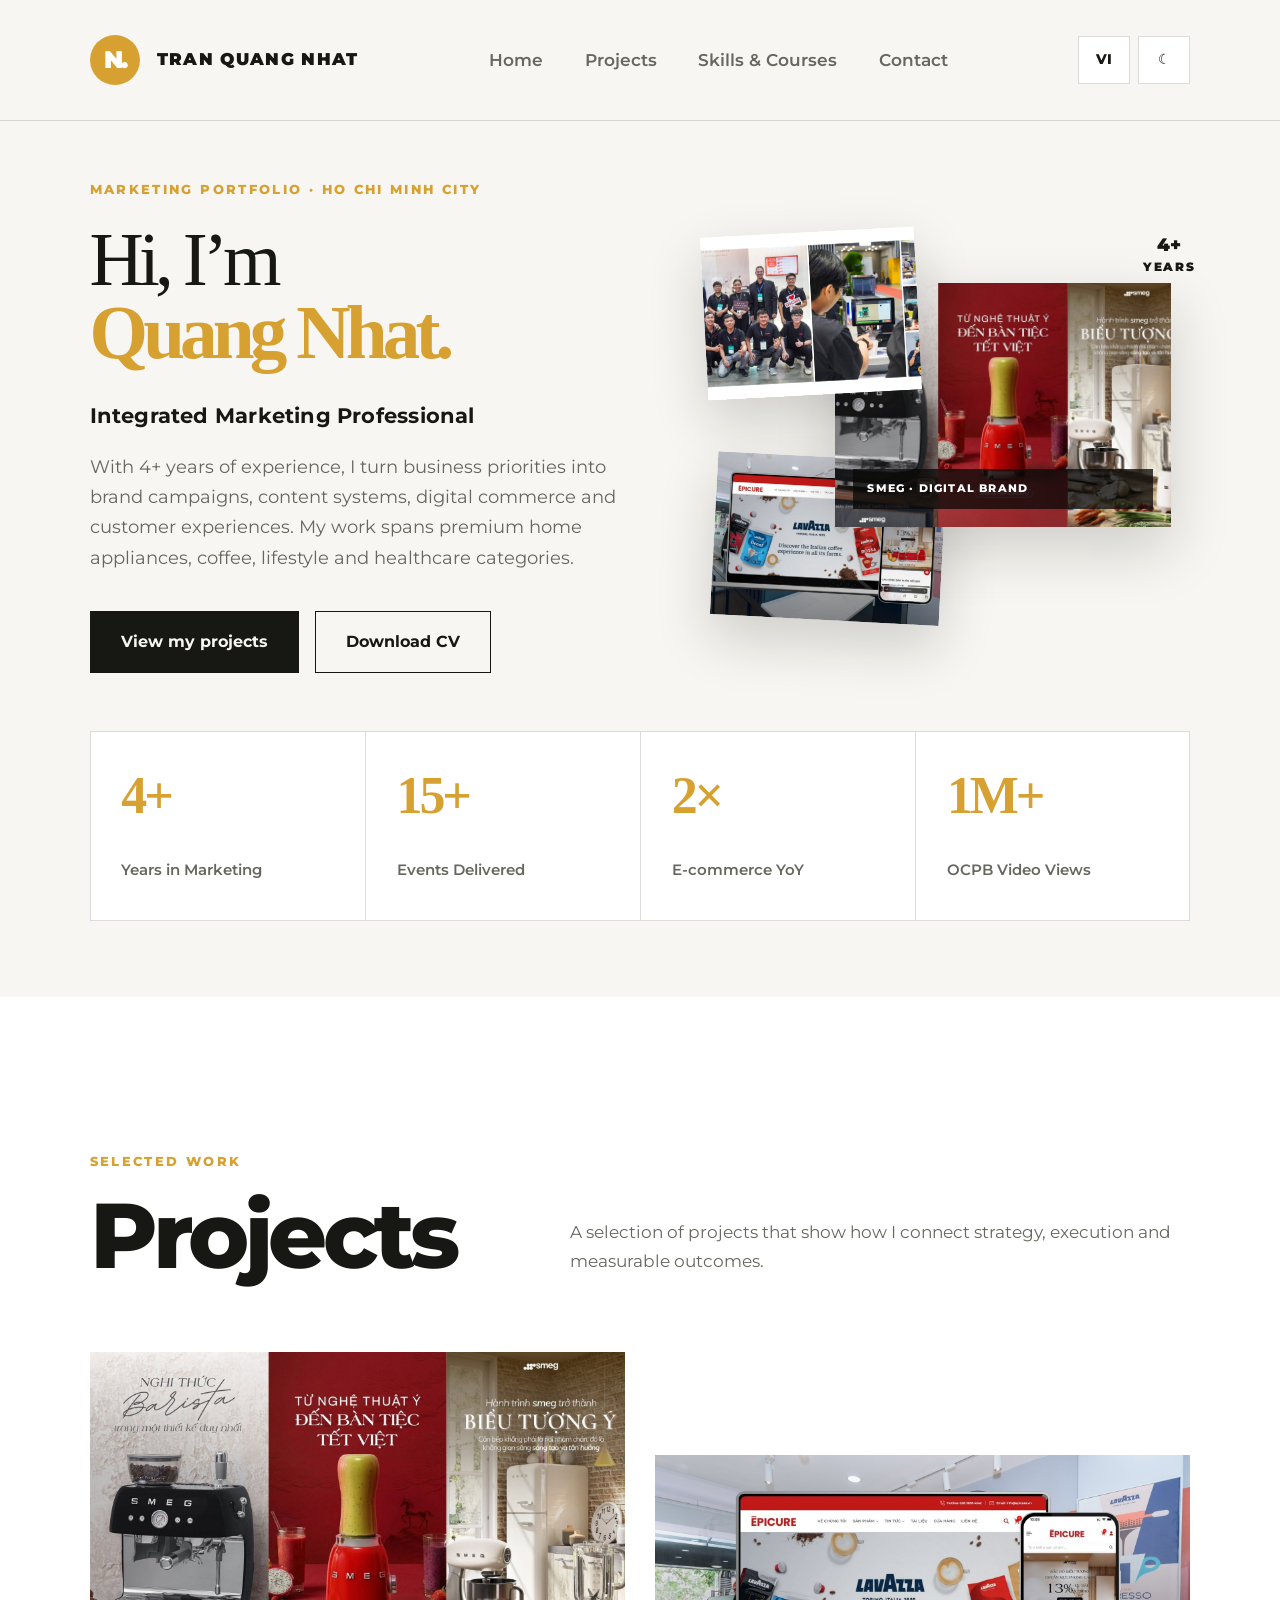
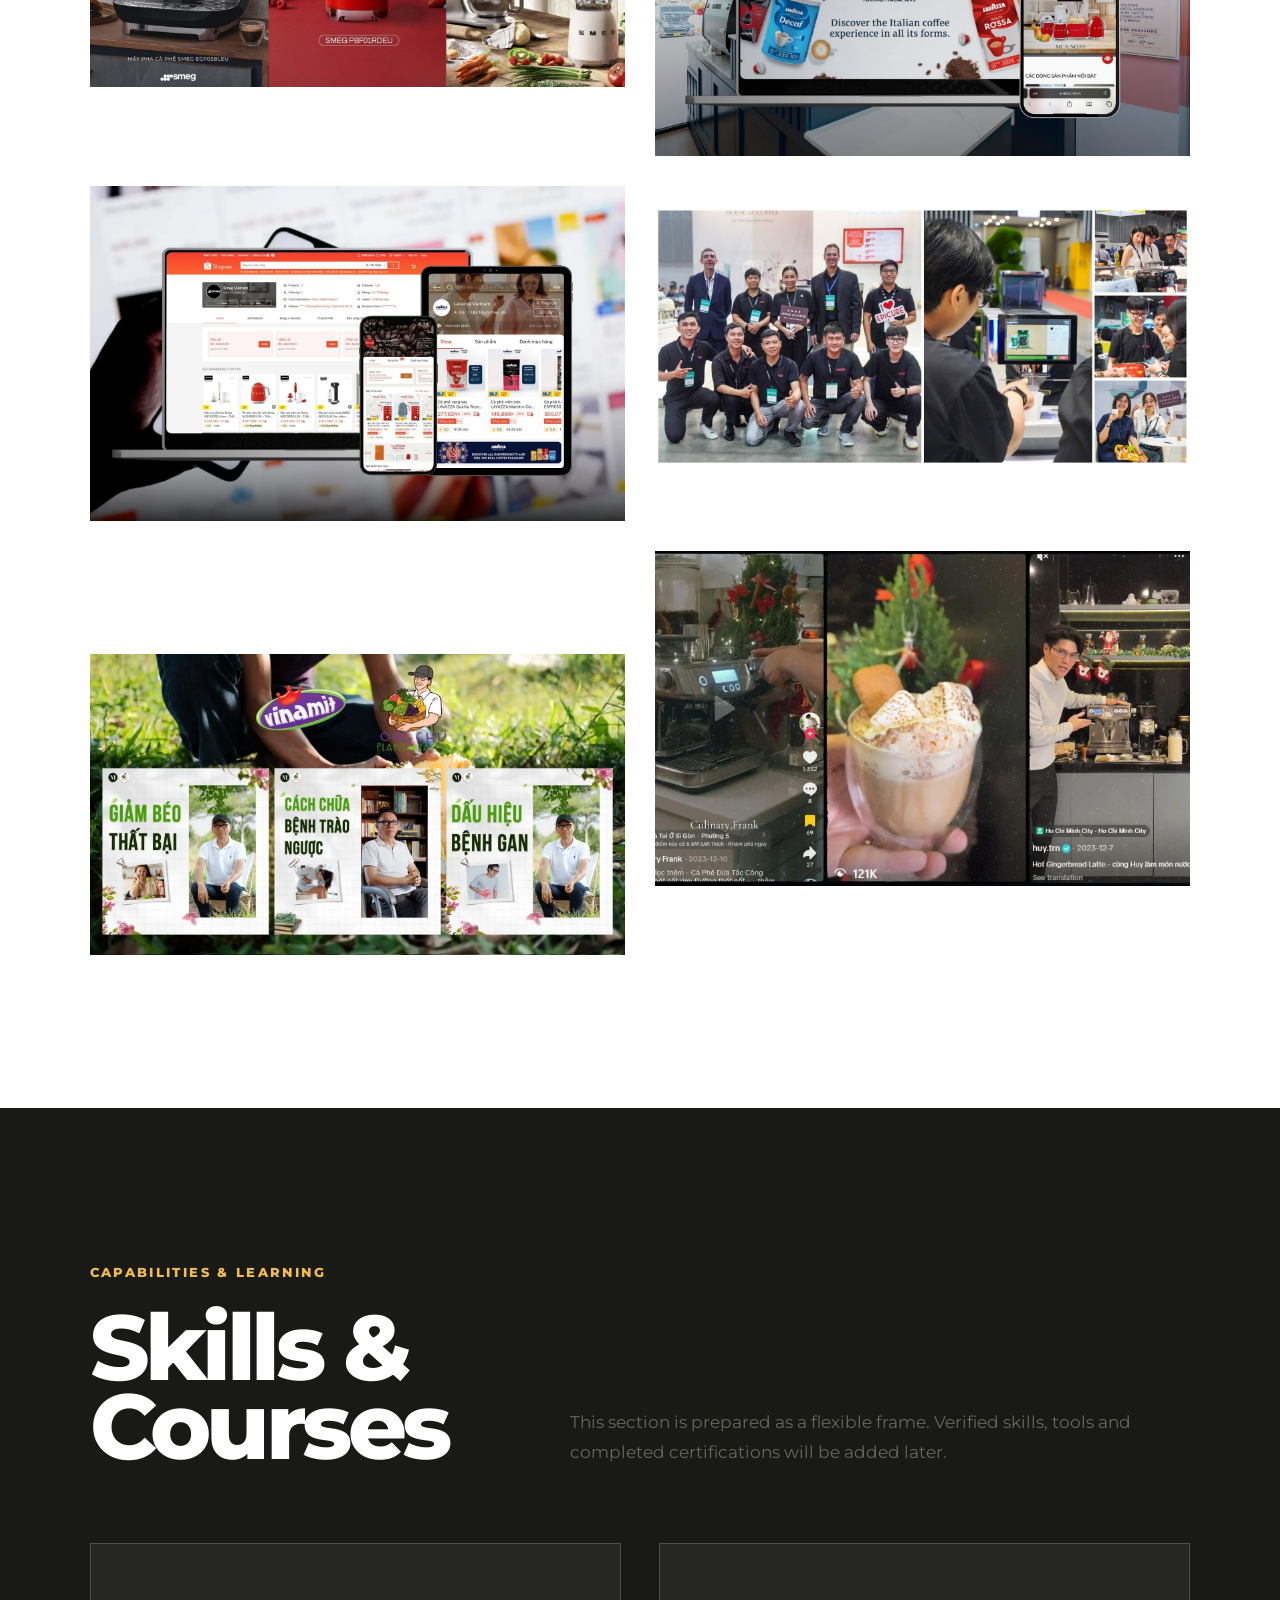
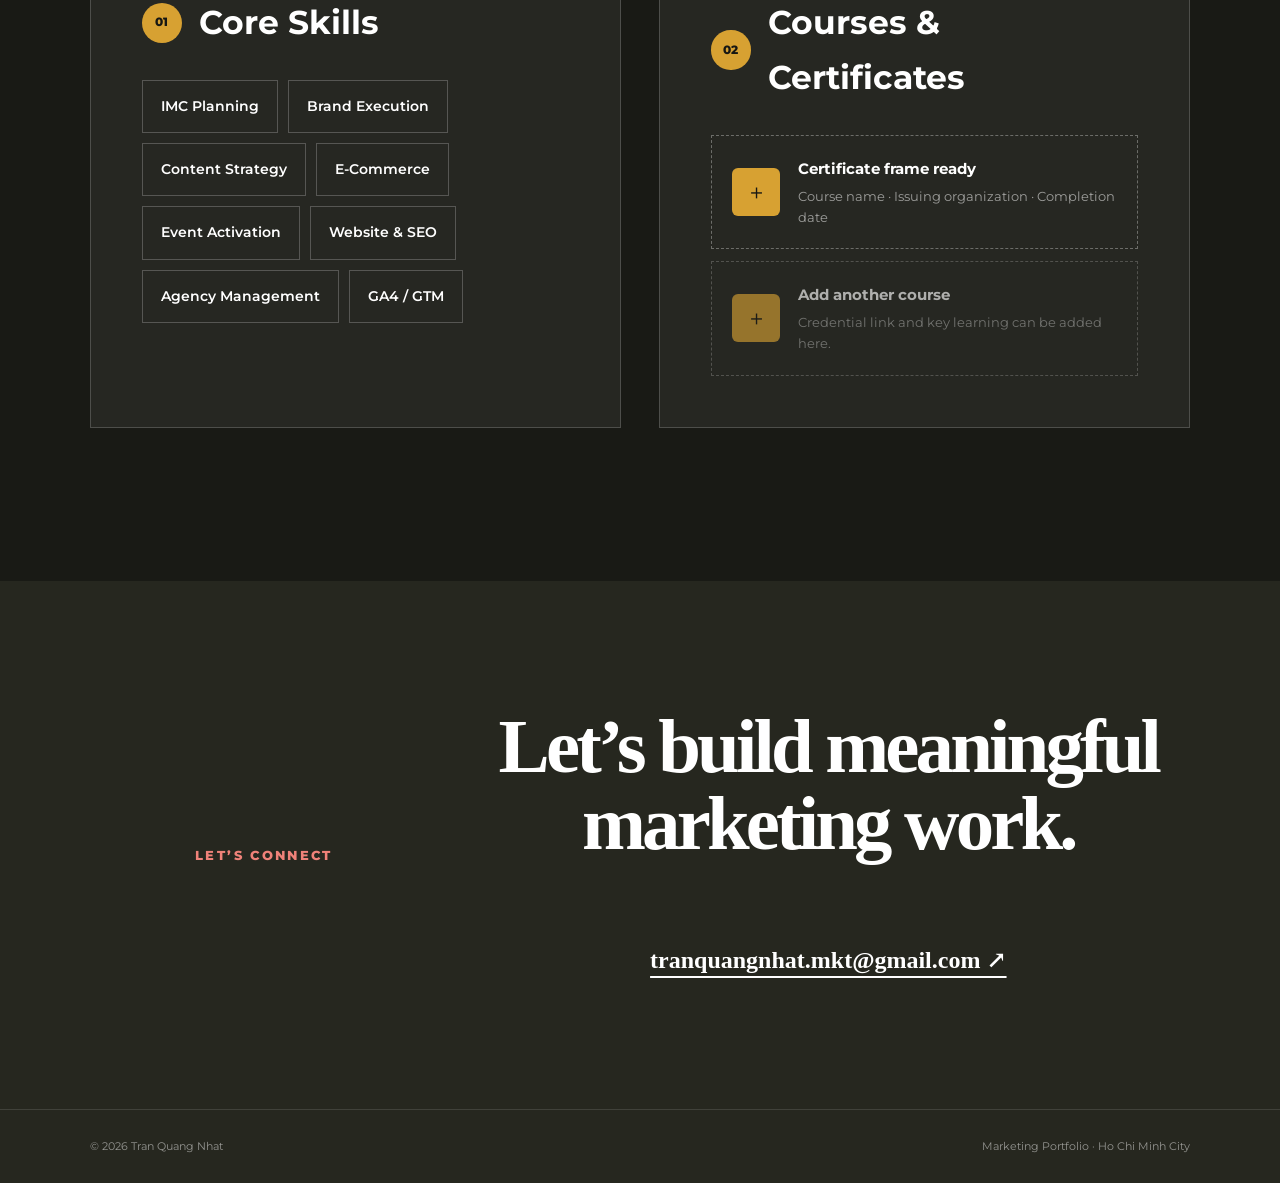
==== commit 8805ef8b: "Quangnhat-Portfolio-Update" ====
--- a/index.html
+++ b/index.html
@@ -14,7 +14,7 @@
   <link href="https://fonts.googleapis.com/css2?family=Montserrat:ital,wght@0,400;0,500;0,600;0,700;0,800;0,900;1,600;1,700&subset=vietnamese&display=swap" rel="stylesheet" />
   <link rel="icon" type="image/png" href="assets/images/favicon.png" />
   <link rel="stylesheet" href="assets/css/styles.css" />
-  <link rel="stylesheet" href="assets/css/homepage.css?v=11" />
+  <link rel="stylesheet" href="assets/css/homepage.css?v=12" />
   <title>Tran Quang Nhat | Marketing Portfolio</title>
 </head>
 <body>
--- a/assets/css/homepage.css
+++ b/assets/css/homepage.css
@@ -204,3 +204,175 @@
   .project-card:nth-child(2),.project-card:nth-child(5){margin-top:0}
   .section-heading h2{font-size:clamp(3.9rem,20vw,5.75rem)}
 }
+
+/* V12 — corrected hero flow and reference-scale first viewport */
+@media(min-width:1101px){
+  .site-header .container,
+  .hero > .container{
+    width:min(86vw,1640px)
+  }
+
+  .nav-wrap{
+    height:120px
+  }
+
+  .brand{
+    gap:17px;
+    font-size:clamp(1.05rem,1.08vw,1.28rem)
+  }
+
+  .brand-mark{
+    width:50px;
+    height:50px;
+    font-size:1.5rem
+  }
+
+  .desktop-nav{
+    gap:clamp(38px,3.25vw,66px);
+    font-size:clamp(1.08rem,1.12vw,1.3rem)
+  }
+
+  .icon-button,
+  .text-toggle{
+    height:48px;
+    min-width:52px;
+    font-size:.9rem
+  }
+
+  .hero{
+    display:block;
+    min-height:0;
+    padding:0;
+    overflow:hidden
+  }
+
+  .hero-grid{
+    min-height:clamp(610px,67vh,740px);
+    padding:clamp(54px,6vh,78px) 0;
+    grid-template-columns:minmax(0,1.05fr) minmax(0,.95fr);
+    gap:clamp(64px,6vw,116px);
+    align-items:center
+  }
+
+  .hero-copy{
+    max-width:850px
+  }
+
+  .eyebrow{
+    margin-bottom:24px;
+    font-size:clamp(.82rem,.88vw,1.05rem)
+  }
+
+  .hero-copy h1{
+    margin-bottom:26px;
+    font-size:clamp(4.7rem,5.7vw,6.8rem);
+    line-height:.96
+  }
+
+  .hero-role{
+    margin:30px 0 18px;
+    font-size:clamp(1.32rem,1.48vw,1.78rem)
+  }
+
+  .hero-description{
+    max-width:790px;
+    margin-bottom:38px;
+    font-size:clamp(1.12rem,1.18vw,1.4rem);
+    line-height:1.7
+  }
+
+  .button{
+    min-height:62px;
+    padding-inline:30px;
+    font-size:clamp(1rem,1.02vw,1.2rem)
+  }
+
+  .hero-visual{
+    width:100%;
+    max-width:760px;
+    justify-self:end;
+    aspect-ratio:1.08/.86
+  }
+
+  .visual-main{
+    top:13%;
+    right:4%;
+    width:69%;
+    height:63%
+  }
+
+  .visual-small{
+    width:44%;
+    height:42%
+  }
+
+  .visual-event{
+    left:0
+  }
+
+  .visual-web{
+    bottom:0;
+    left:2%;
+    width:47%
+  }
+
+  .visual-badge{
+    top:1%;
+    right:-1%;
+    font-size:clamp(1.15rem,1.25vw,1.5rem)
+  }
+
+  .metric-grid{
+    display:grid;
+    width:min(86vw,1640px);
+    grid-template-columns:repeat(4,minmax(0,1fr));
+    align-self:auto;
+    flex:none;
+    margin:0 auto 76px
+  }
+
+  .metric-grid article{
+    min-height:190px;
+    padding:38px clamp(28px,2.4vw,46px);
+    border:1px solid var(--line);
+    border-right:0
+  }
+
+  .metric-grid article:last-child{
+    border-right:1px solid var(--line)
+  }
+
+  .metric-grid strong{
+    font-size:clamp(3.25rem,3.8vw,4.55rem)
+  }
+
+  .metric-grid span{
+    font-size:clamp(.92rem,1vw,1.15rem)
+  }
+}
+
+@media(min-width:621px) and (max-width:1100px){
+  .hero{
+    display:block
+  }
+
+  .hero-grid{
+    padding-bottom:56px
+  }
+
+  .metric-grid{
+    width:min(91vw,var(--max));
+    margin:0 auto 64px
+  }
+}
+
+@media(max-width:620px){
+  .hero{
+    display:block
+  }
+
+  .metric-grid{
+    width:calc(100% - 36px);
+    margin:0 auto 48px
+  }
+}
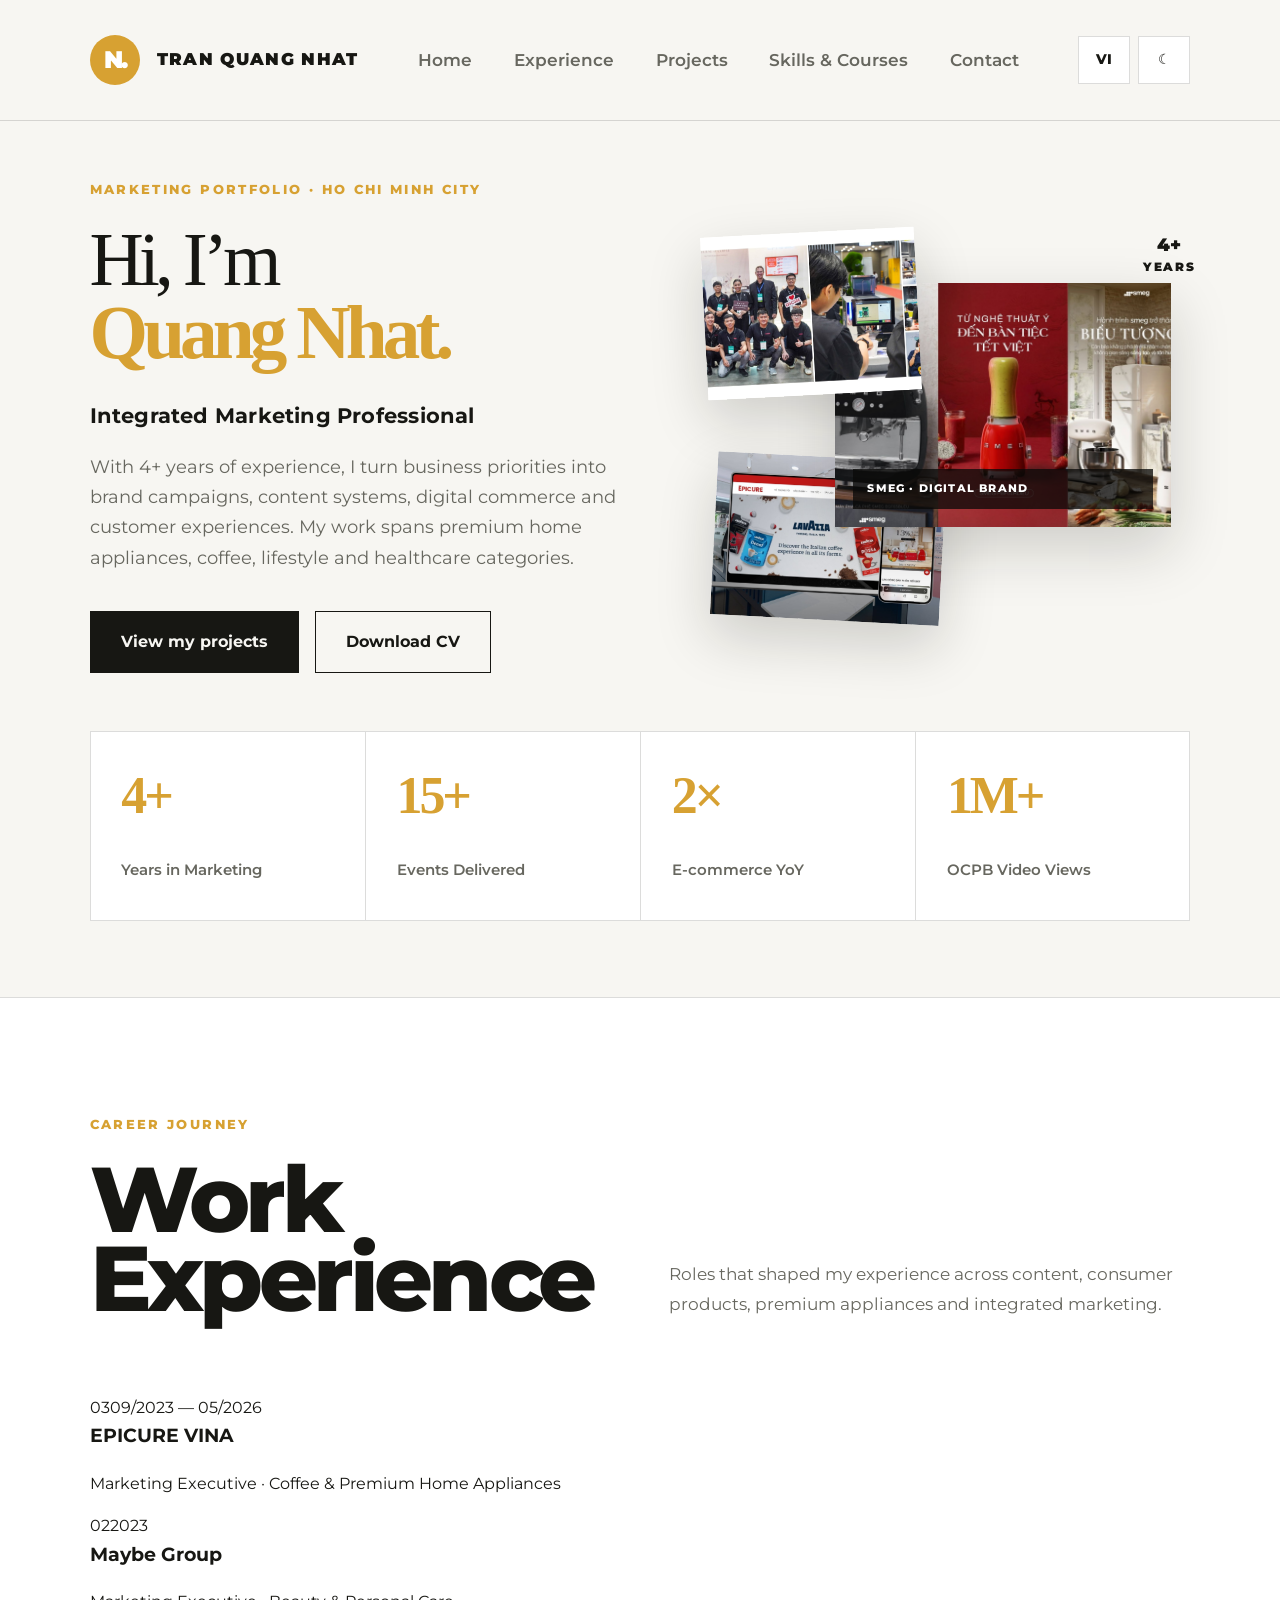
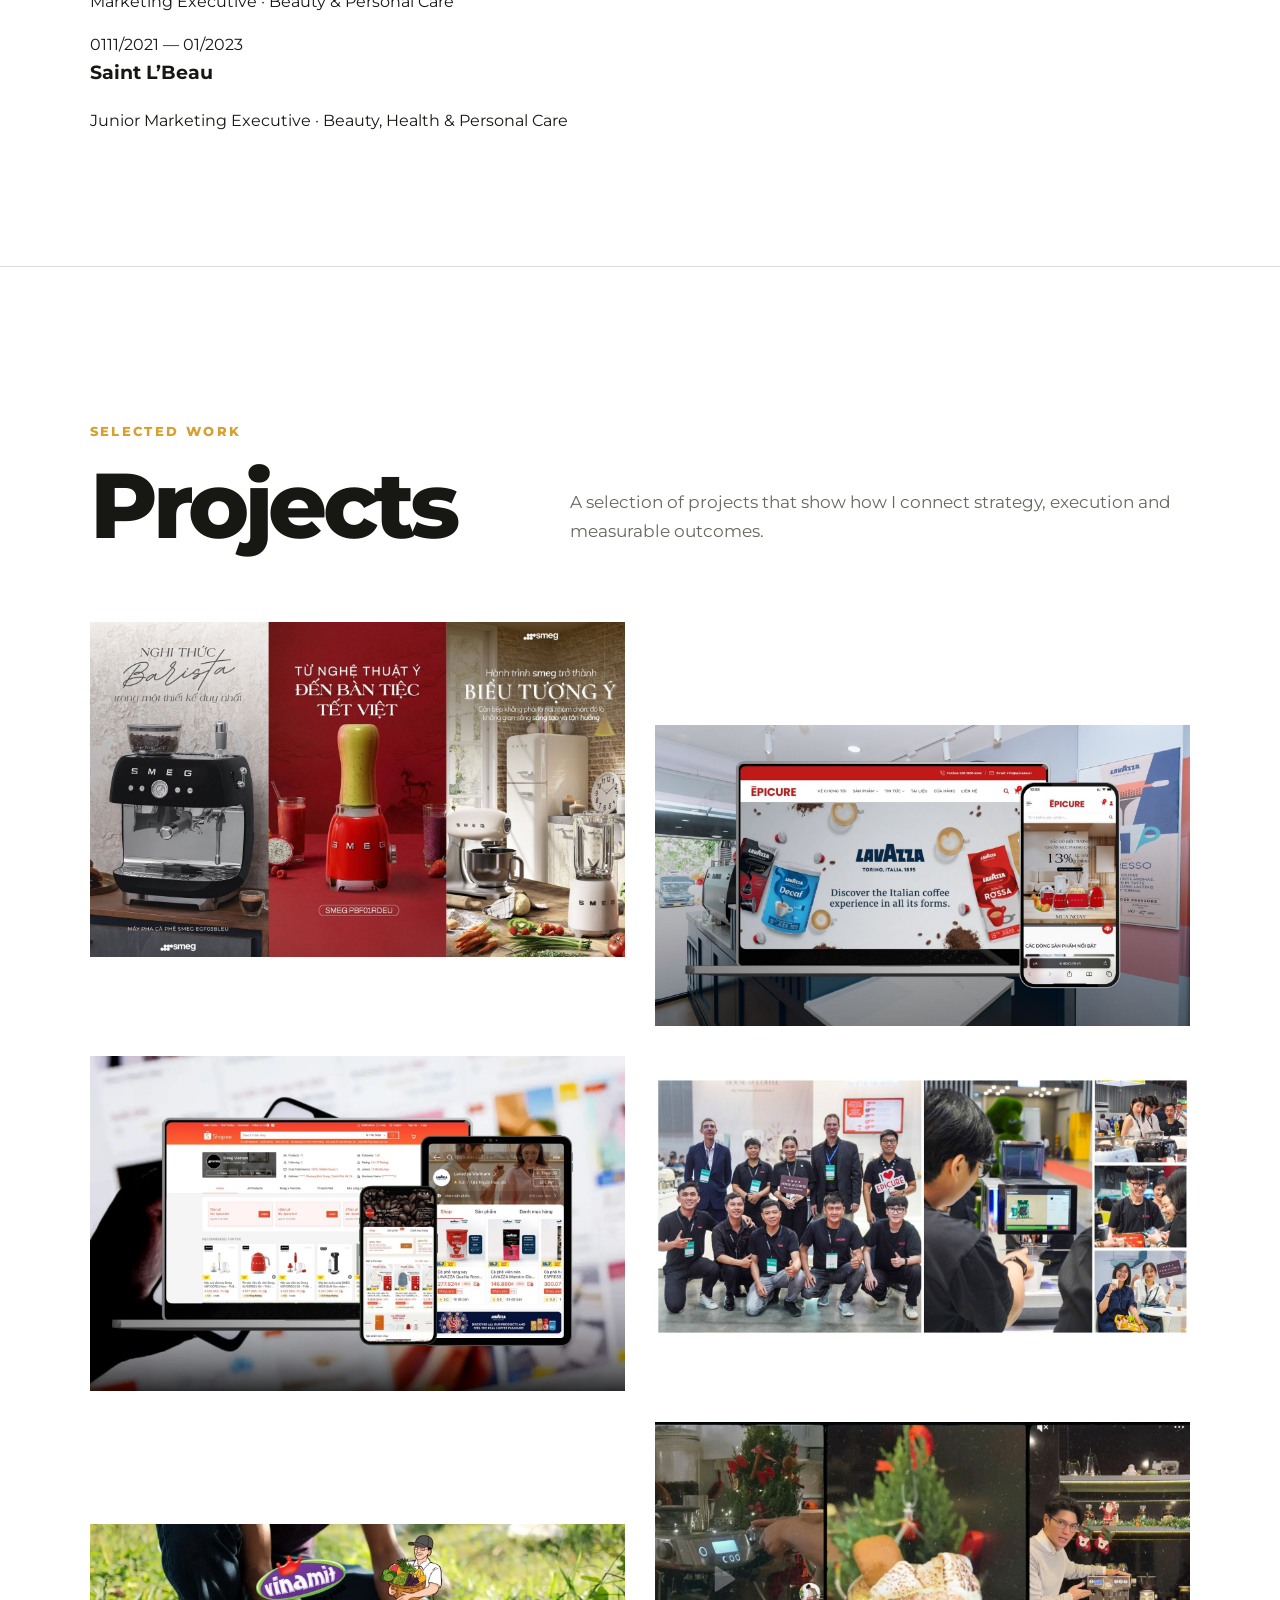
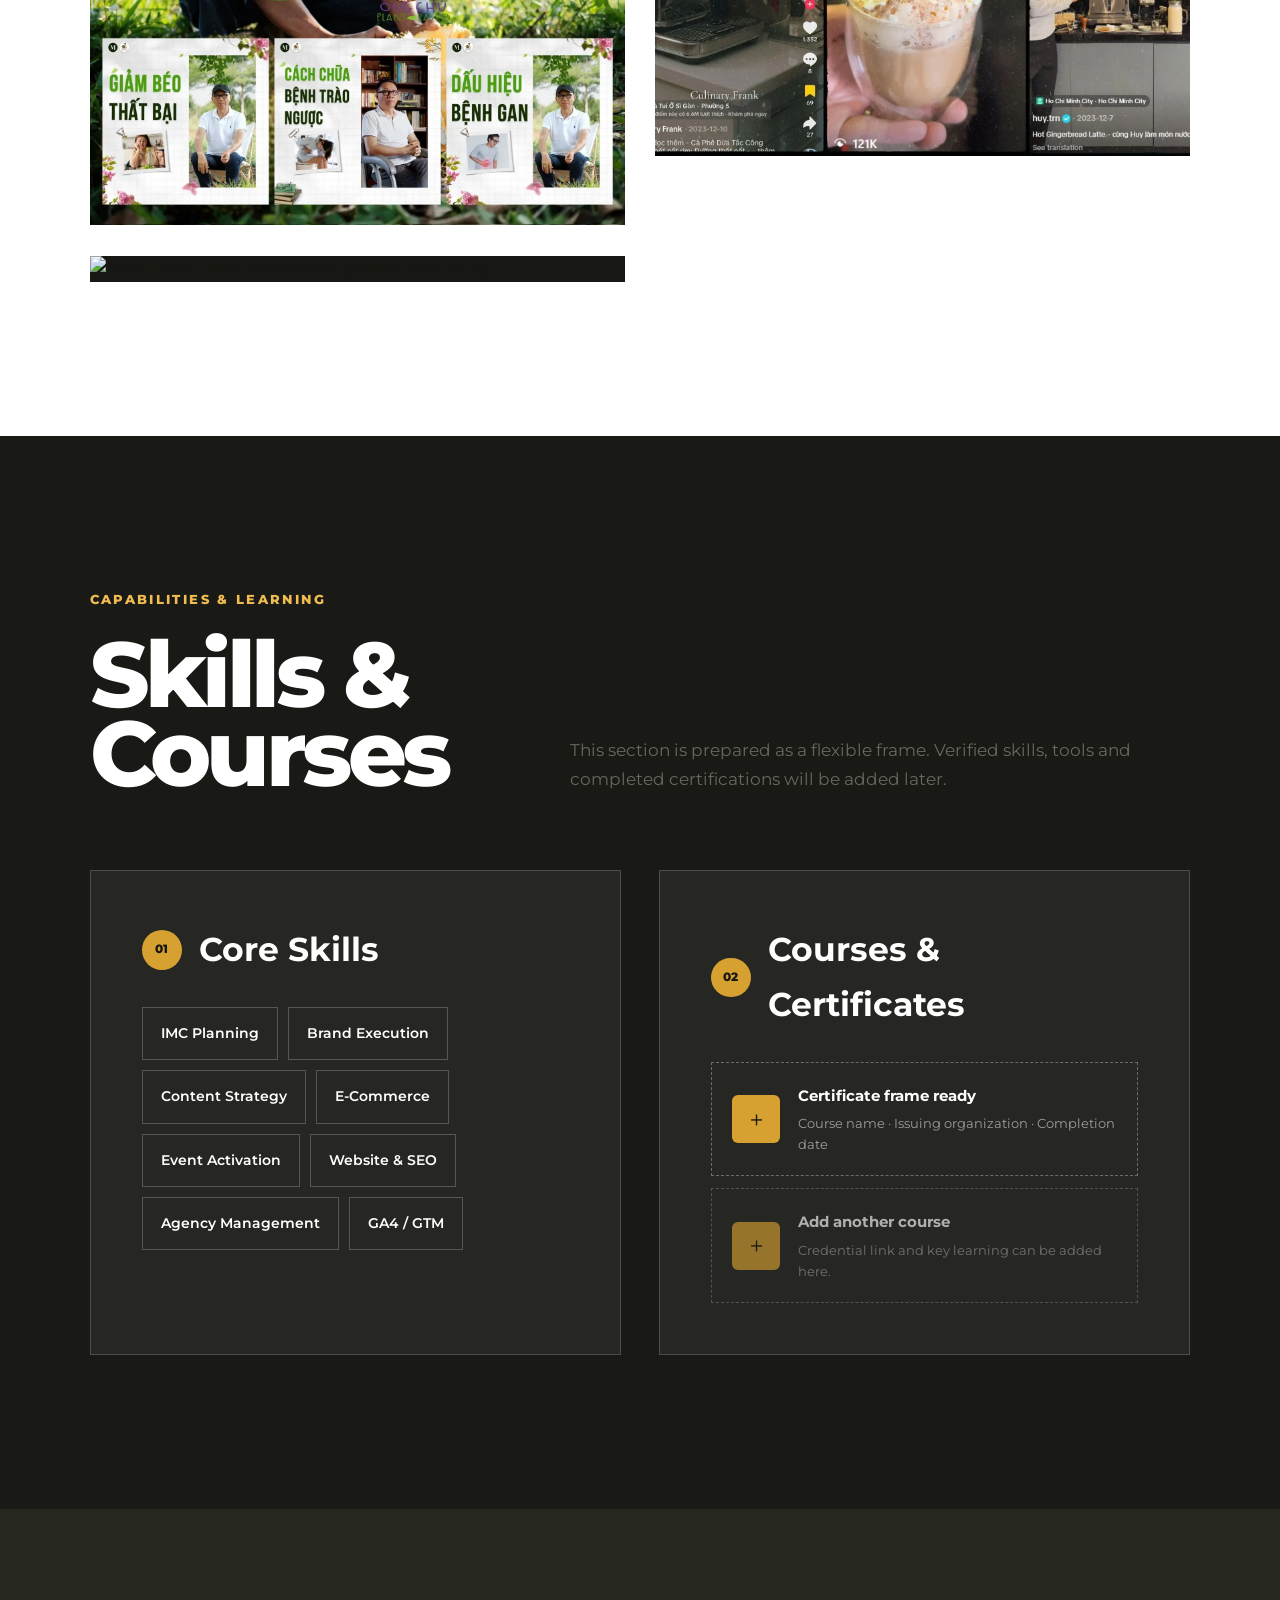
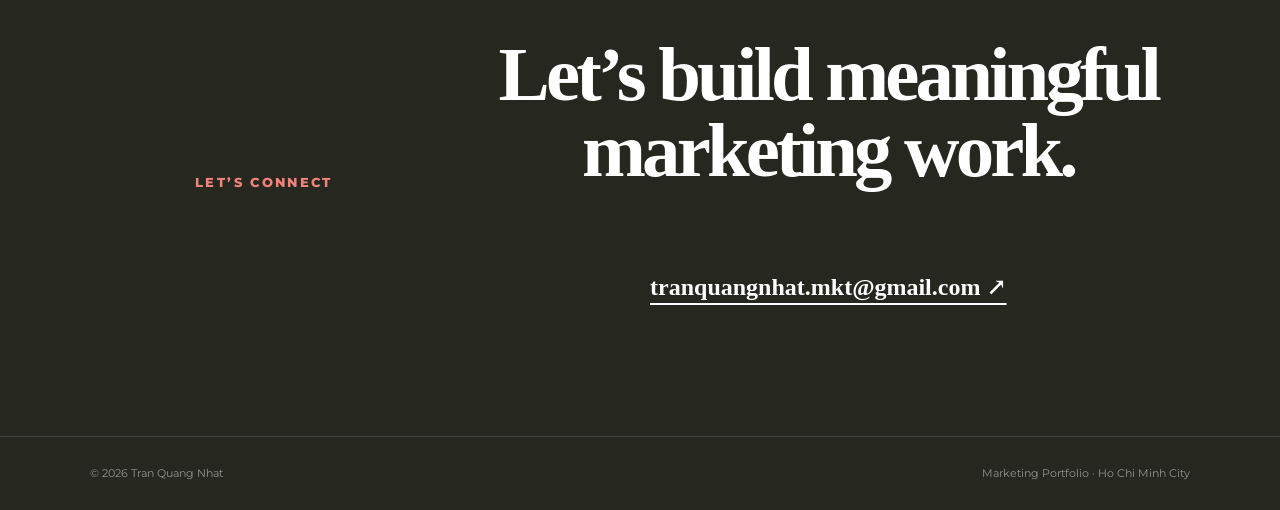
==== commit 057b68c1: "Quangnhat-portfolio-update-v14" ====
--- a/index.html
+++ b/index.html
@@ -14,7 +14,7 @@
   <link href="https://fonts.googleapis.com/css2?family=Montserrat:ital,wght@0,400;0,500;0,600;0,700;0,800;0,900;1,600;1,700&subset=vietnamese&display=swap" rel="stylesheet" />
   <link rel="icon" type="image/png" href="assets/images/favicon.png" />
   <link rel="stylesheet" href="assets/css/styles.css" />
-  <link rel="stylesheet" href="assets/css/homepage.css?v=12" />
+  <link rel="stylesheet" href="assets/css/homepage.css?v=13" />
   <title>Tran Quang Nhat | Marketing Portfolio</title>
 </head>
 <body>
@@ -28,6 +28,7 @@
       </a>
       <nav class="desktop-nav" aria-label="Primary navigation">
         <a href="#home" data-en="Home" data-vi="Trang chủ">Home</a>
+        <a href="#experience" data-en="Experience" data-vi="Kinh nghiệm">Experience</a>
         <a href="#projects" data-en="Projects" data-vi="Dự án">Projects</a>
         <a href="#skills" data-en="Skills & Courses" data-vi="Kỹ năng & Khóa học">Skills & Courses</a>
         <a href="#contact" data-en="Contact" data-vi="Liên hệ">Contact</a>
@@ -40,6 +41,7 @@
     </div>
     <nav class="mobile-nav" id="mobileNav" aria-label="Mobile navigation">
       <a href="#home" data-en="Home" data-vi="Trang chủ">Home</a>
+      <a href="#experience" data-en="Experience" data-vi="Kinh nghiệm">Experience</a>
       <a href="#projects" data-en="Projects" data-vi="Dự án">Projects</a>
       <a href="#skills" data-en="Skills & Courses" data-vi="Kỹ năng & Khóa học">Skills & Courses</a>
       <a href="#contact" data-en="Contact" data-vi="Liên hệ">Contact</a>
@@ -90,6 +92,37 @@
       </div>
     </section>
 
+    <section class="experience-section" id="experience">
+      <div class="container section-heading reveal">
+        <p class="eyebrow" data-en="CAREER JOURNEY" data-vi="HÀNH TRÌNH NGHỀ NGHIỆP">CAREER JOURNEY</p>
+        <h2 data-en="Work Experience" data-vi="Kinh nghiệm làm việc">Work Experience</h2>
+        <p data-en="Roles that shaped my experience across content, consumer products, premium appliances and integrated marketing."
+           data-vi="Những vai trò đã hình thành kinh nghiệm của tôi trong content, hàng tiêu dùng, thiết bị gia dụng cao cấp và Marketing tích hợp.">
+          Roles that shaped my experience across content, consumer products, premium appliances and integrated marketing.
+        </p>
+      </div>
+      <div class="container experience-list">
+        <article class="experience-item reveal">
+          <div><span>03</span><time>09/2023 — 05/2026</time></div>
+          <div><h3>EPICURE VINA</h3><p>Marketing Executive · Coffee & Premium Home Appliances</p></div>
+        </article>
+        <article class="experience-item reveal">
+          <div><span>02</span><time>2023</time></div>
+          <div><h3>Maybe Group</h3><p>Marketing Executive · Beauty & Personal Care</p></div>
+        </article>
+        <article class="experience-item reveal">
+          <div><span>01</span><time>11/2021 — 01/2023</time></div>
+          <div>
+            <h3>Saint L’Beau</h3>
+            <p data-en="Junior Marketing Executive · Beauty, Health & Personal Care"
+               data-vi="Junior Marketing Executive · Làm đẹp, sức khỏe & chăm sóc cá nhân">
+              Junior Marketing Executive · Beauty, Health & Personal Care
+            </p>
+          </div>
+        </article>
+      </div>
+    </section>
+
     <section class="projects-section" id="projects">
       <div class="container section-heading reveal">
         <p class="eyebrow" data-en="SELECTED WORK" data-vi="DỰ ÁN TIÊU BIỂU">SELECTED WORK</p>
@@ -129,6 +162,17 @@
         <a class="project-card reveal" href="projects/breville-christmas-challenge.html">
           <div class="project-image"><img src="assets/images/projects/breville-christmas-challenge/breville-christmas-cover.webp" alt="Breville Christmas creator campaign" /></div>
           <div class="project-overlay"><span>INFLUENCER CAMPAIGN</span><h3>Breville Christmas Challenge</h3><p><strong>30</strong> participation videos</p></div>
+        </a>
+
+        <a class="project-card project-card-saint reveal" href="projects/saint-lbeau-koc-affiliate-growth.html">
+          <div class="project-image">
+            <img src="assets/images/projects/saint-lbeau/saint-lbeau-context.png" alt="Saint L’Beau KOC and affiliate growth case study" />
+          </div>
+          <div class="project-overlay">
+            <span>KOC · AFFILIATE · E-COMMERCE</span>
+            <h3>Pebble Fleur KOC & Affiliate Growth</h3>
+            <p><strong>200+</strong> creators · <strong>15%+</strong> Q4 revenue growth</p>
+          </div>
         </a>
       </div>
     </section>
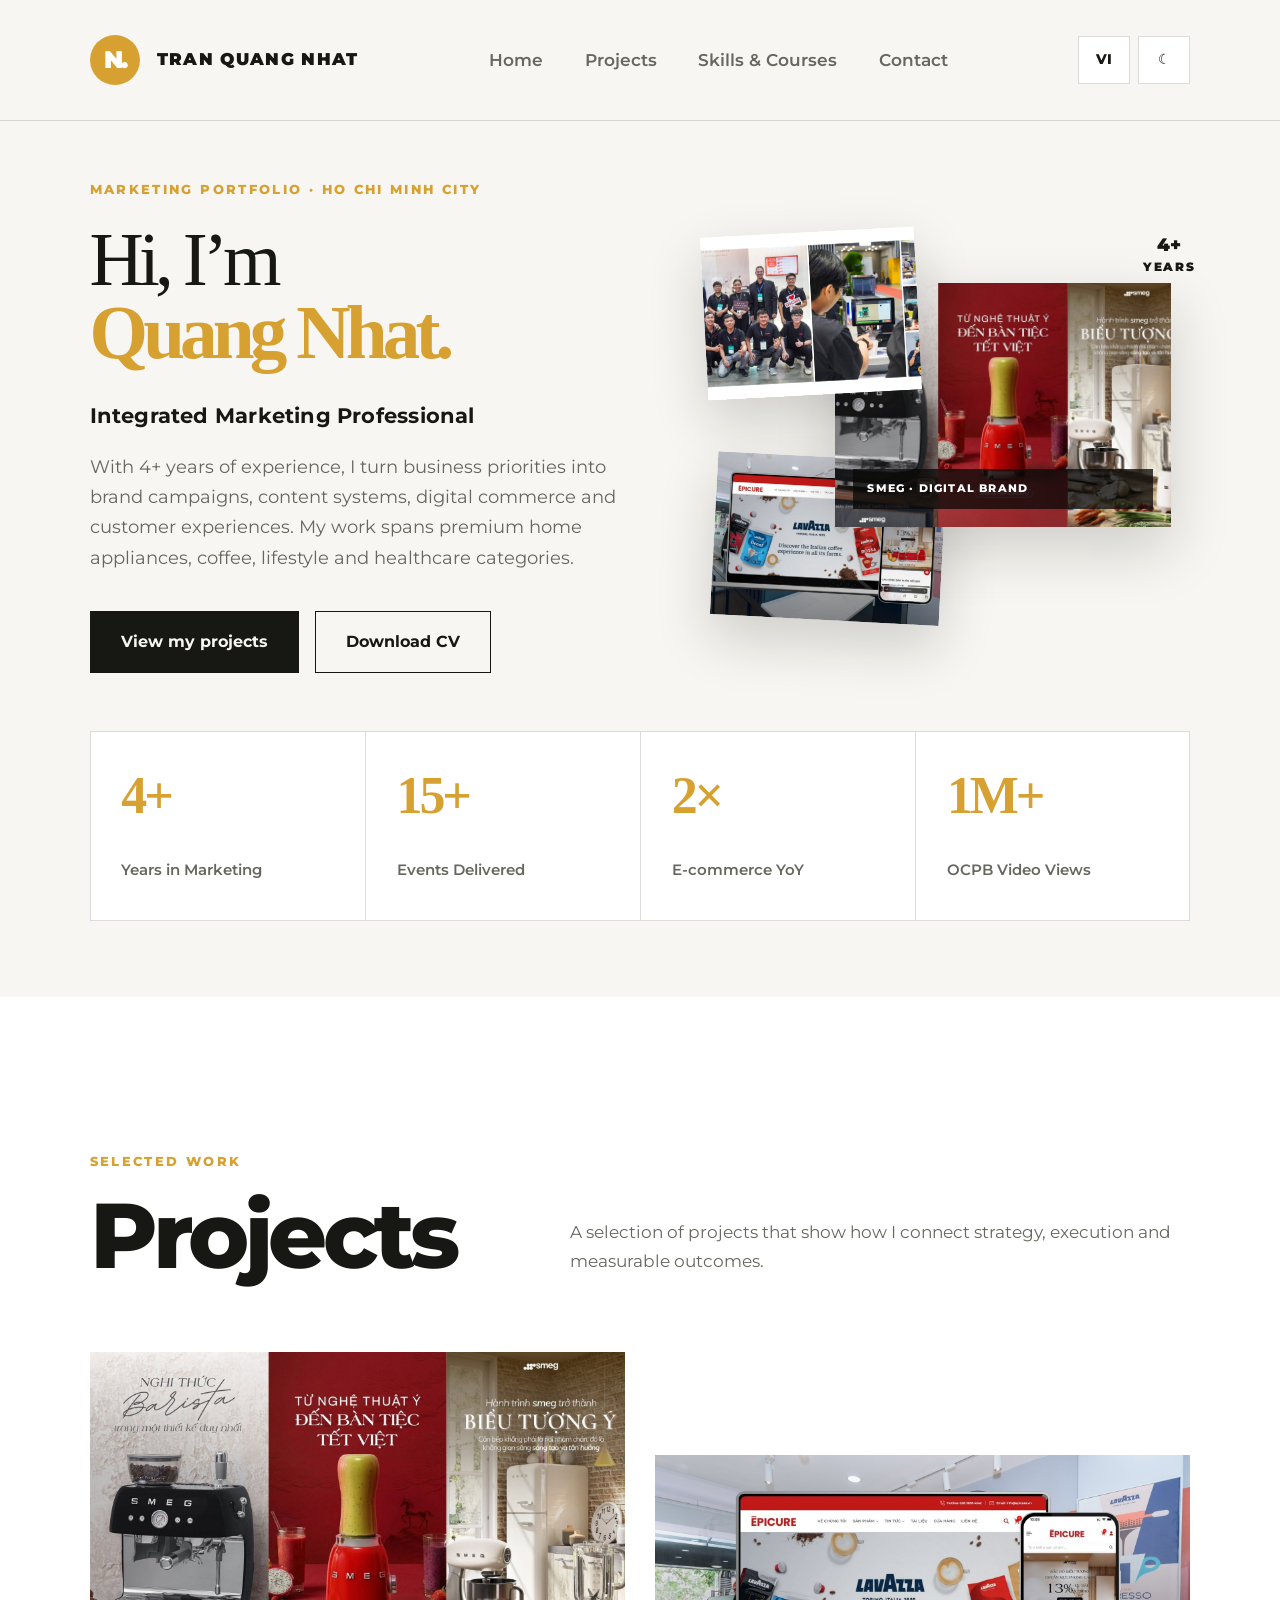
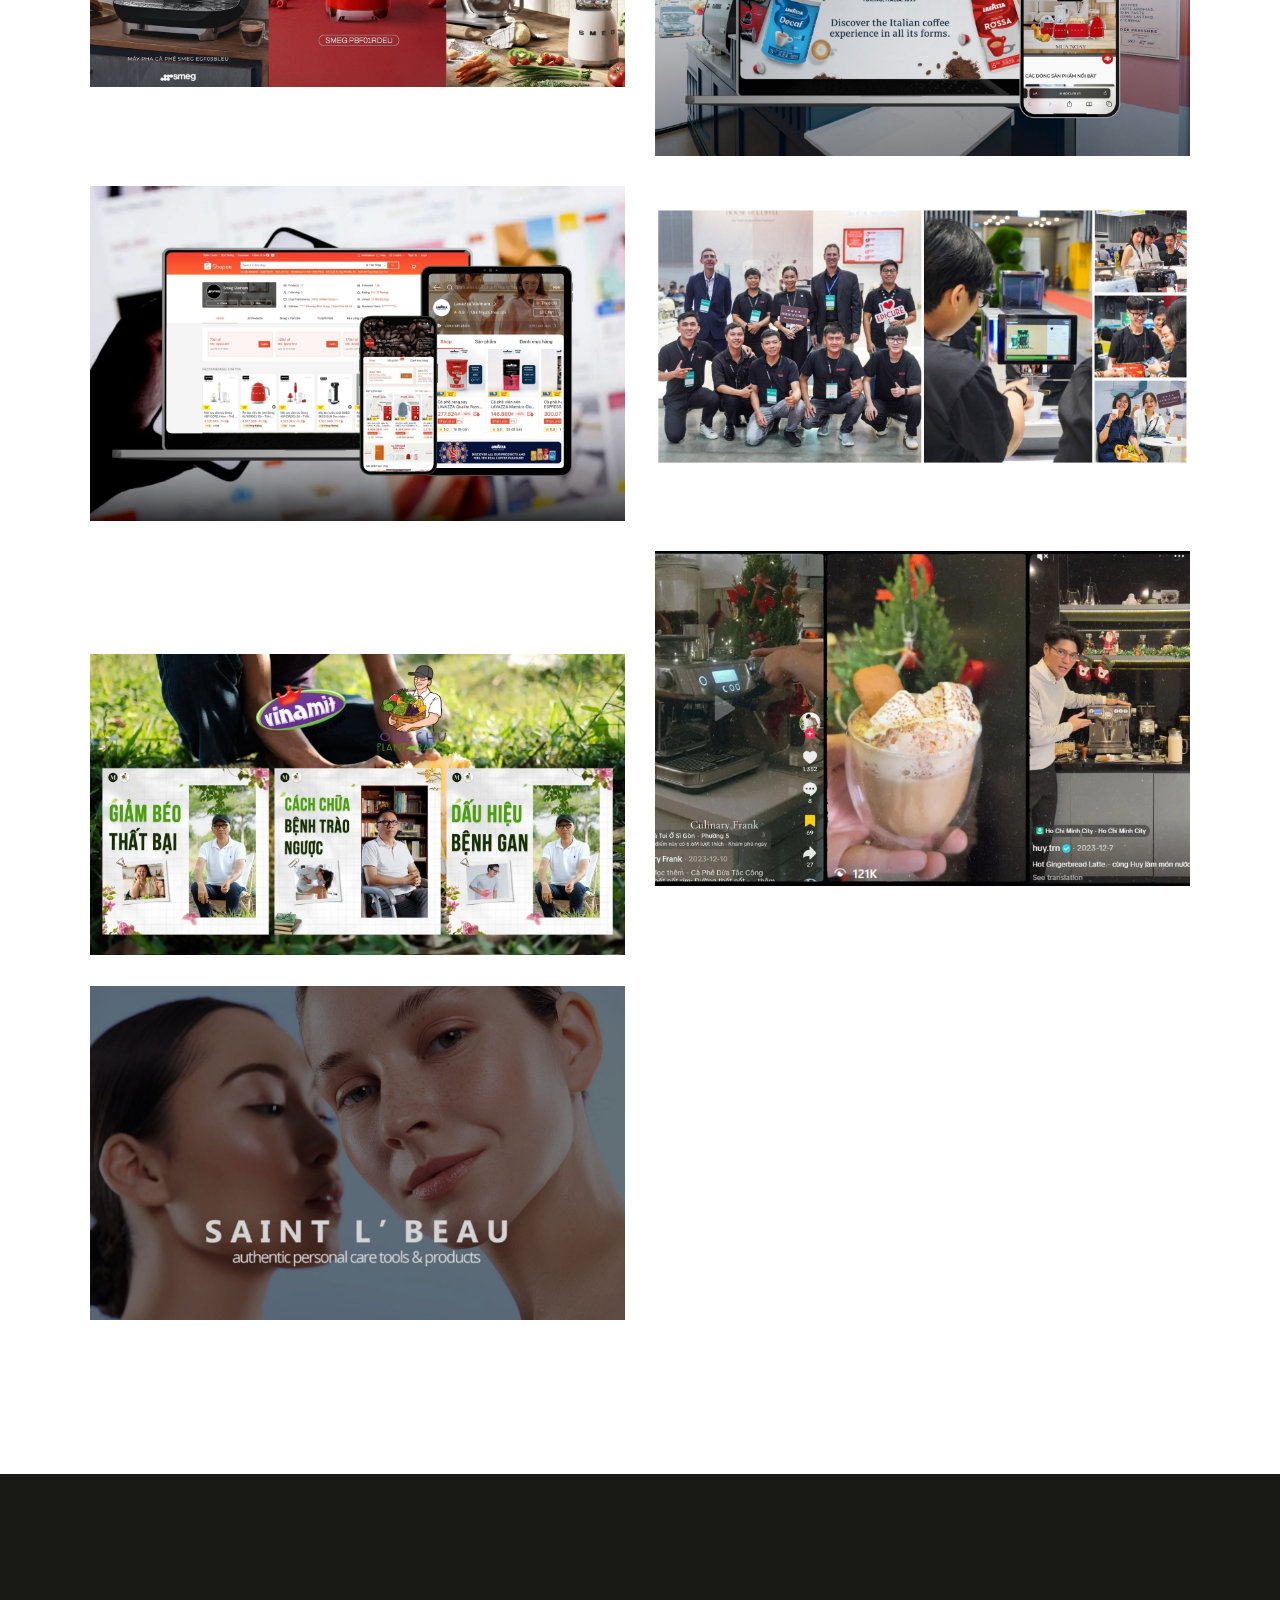
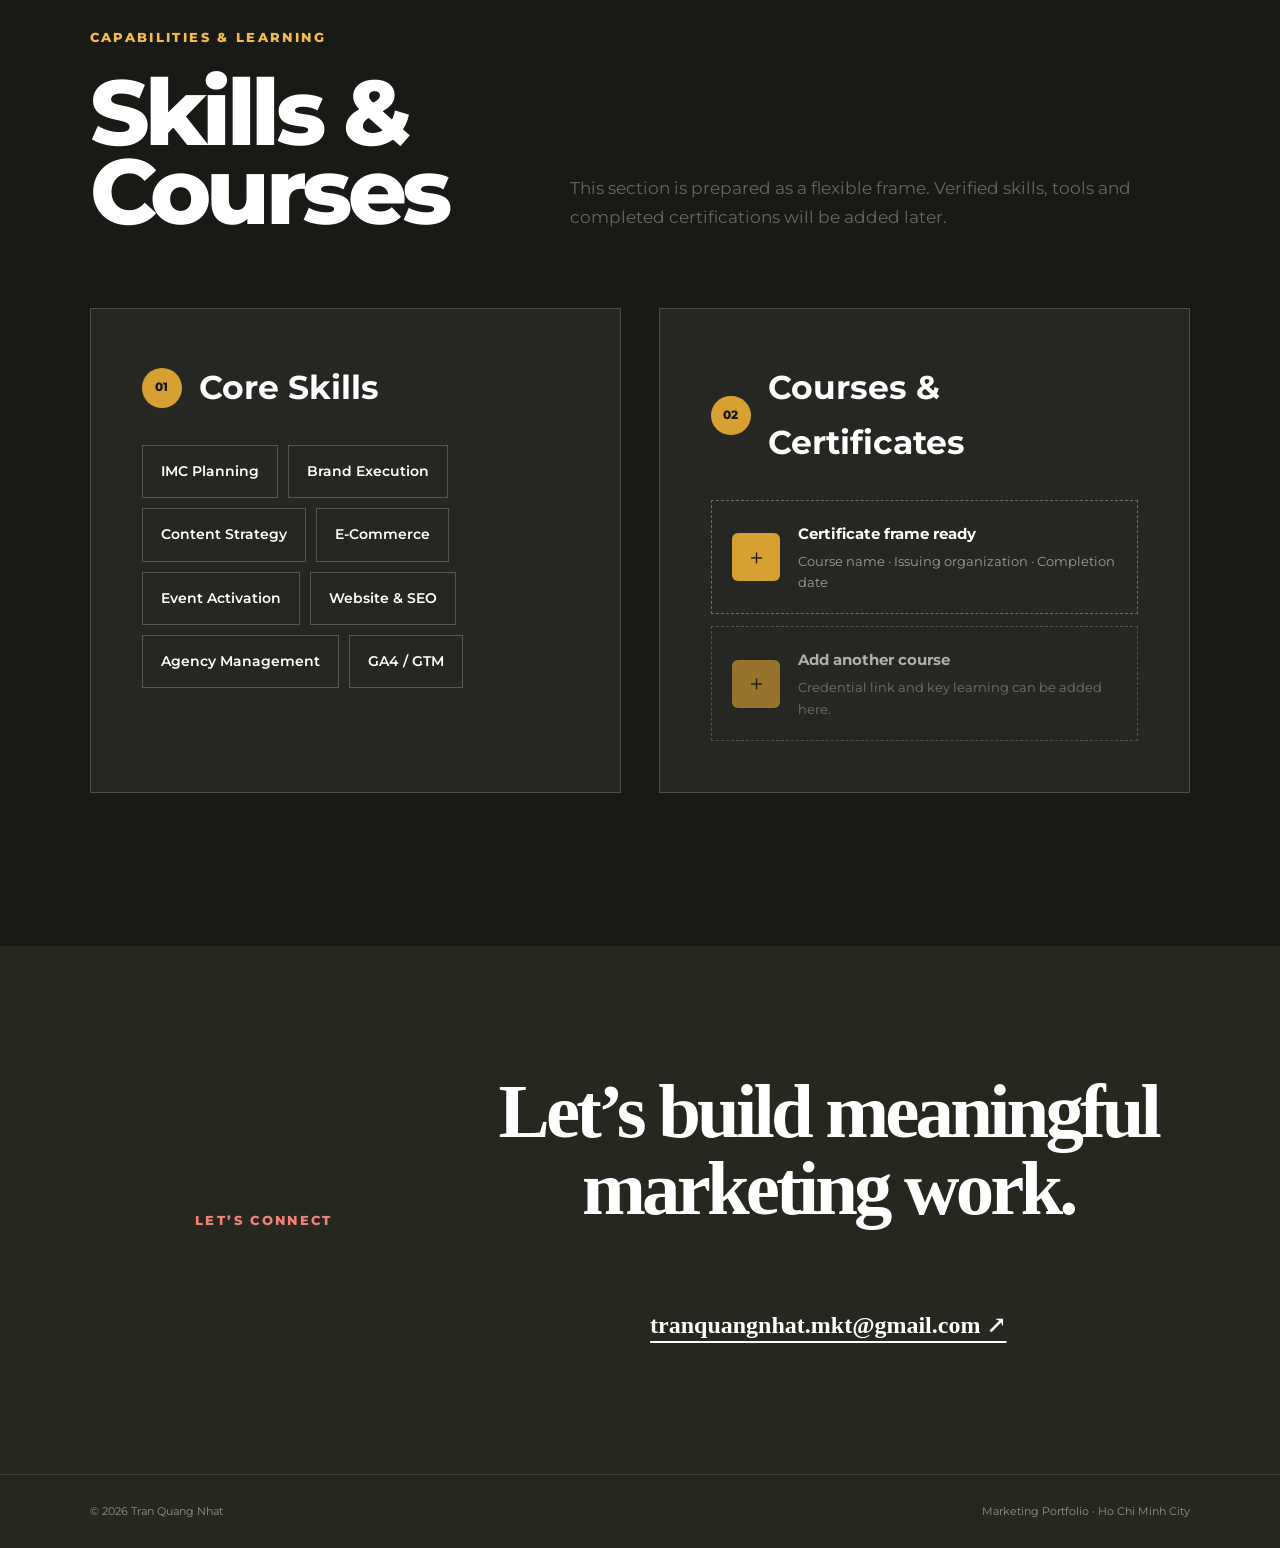
==== commit 04f9532e: "quangnhat-portfolio-updated-v14" ====
--- a/index.html
+++ b/index.html
@@ -14,7 +14,7 @@
   <link href="https://fonts.googleapis.com/css2?family=Montserrat:ital,wght@0,400;0,500;0,600;0,700;0,800;0,900;1,600;1,700&subset=vietnamese&display=swap" rel="stylesheet" />
   <link rel="icon" type="image/png" href="assets/images/favicon.png" />
   <link rel="stylesheet" href="assets/css/styles.css" />
-  <link rel="stylesheet" href="assets/css/homepage.css?v=13" />
+  <link rel="stylesheet" href="assets/css/homepage.css" />
   <title>Tran Quang Nhat | Marketing Portfolio</title>
 </head>
 <body>
@@ -28,7 +28,6 @@
       </a>
       <nav class="desktop-nav" aria-label="Primary navigation">
         <a href="#home" data-en="Home" data-vi="Trang chủ">Home</a>
-        <a href="#experience" data-en="Experience" data-vi="Kinh nghiệm">Experience</a>
         <a href="#projects" data-en="Projects" data-vi="Dự án">Projects</a>
         <a href="#skills" data-en="Skills & Courses" data-vi="Kỹ năng & Khóa học">Skills & Courses</a>
         <a href="#contact" data-en="Contact" data-vi="Liên hệ">Contact</a>
@@ -41,7 +40,6 @@
     </div>
     <nav class="mobile-nav" id="mobileNav" aria-label="Mobile navigation">
       <a href="#home" data-en="Home" data-vi="Trang chủ">Home</a>
-      <a href="#experience" data-en="Experience" data-vi="Kinh nghiệm">Experience</a>
       <a href="#projects" data-en="Projects" data-vi="Dự án">Projects</a>
       <a href="#skills" data-en="Skills & Courses" data-vi="Kỹ năng & Khóa học">Skills & Courses</a>
       <a href="#contact" data-en="Contact" data-vi="Liên hệ">Contact</a>
@@ -92,37 +90,6 @@
       </div>
     </section>
 
-    <section class="experience-section" id="experience">
-      <div class="container section-heading reveal">
-        <p class="eyebrow" data-en="CAREER JOURNEY" data-vi="HÀNH TRÌNH NGHỀ NGHIỆP">CAREER JOURNEY</p>
-        <h2 data-en="Work Experience" data-vi="Kinh nghiệm làm việc">Work Experience</h2>
-        <p data-en="Roles that shaped my experience across content, consumer products, premium appliances and integrated marketing."
-           data-vi="Những vai trò đã hình thành kinh nghiệm của tôi trong content, hàng tiêu dùng, thiết bị gia dụng cao cấp và Marketing tích hợp.">
-          Roles that shaped my experience across content, consumer products, premium appliances and integrated marketing.
-        </p>
-      </div>
-      <div class="container experience-list">
-        <article class="experience-item reveal">
-          <div><span>03</span><time>09/2023 — 05/2026</time></div>
-          <div><h3>EPICURE VINA</h3><p>Marketing Executive · Coffee & Premium Home Appliances</p></div>
-        </article>
-        <article class="experience-item reveal">
-          <div><span>02</span><time>2023</time></div>
-          <div><h3>Maybe Group</h3><p>Marketing Executive · Beauty & Personal Care</p></div>
-        </article>
-        <article class="experience-item reveal">
-          <div><span>01</span><time>11/2021 — 01/2023</time></div>
-          <div>
-            <h3>Saint L’Beau</h3>
-            <p data-en="Junior Marketing Executive · Beauty, Health & Personal Care"
-               data-vi="Junior Marketing Executive · Làm đẹp, sức khỏe & chăm sóc cá nhân">
-              Junior Marketing Executive · Beauty, Health & Personal Care
-            </p>
-          </div>
-        </article>
-      </div>
-    </section>
-
     <section class="projects-section" id="projects">
       <div class="container section-heading reveal">
         <p class="eyebrow" data-en="SELECTED WORK" data-vi="DỰ ÁN TIÊU BIỂU">SELECTED WORK</p>
@@ -164,15 +131,9 @@
           <div class="project-overlay"><span>INFLUENCER CAMPAIGN</span><h3>Breville Christmas Challenge</h3><p><strong>30</strong> participation videos</p></div>
         </a>
 
-        <a class="project-card project-card-saint reveal" href="projects/saint-lbeau-koc-affiliate-growth.html">
-          <div class="project-image">
-            <img src="assets/images/projects/saint-lbeau/saint-lbeau-context.png" alt="Saint L’Beau KOC and affiliate growth case study" />
-          </div>
-          <div class="project-overlay">
-            <span>KOC · AFFILIATE · E-COMMERCE</span>
-            <h3>Pebble Fleur KOC & Affiliate Growth</h3>
-            <p><strong>200+</strong> creators · <strong>15%+</strong> Q4 revenue growth</p>
-          </div>
+        <a class="project-card project-card-large reveal" href="projects/saint-lbeau.html">
+          <div class="project-image"><img src="assets/images/projects/saint-lbeau/saint-lbeau-project-cover.jpg" alt="Saint L’Beau multi-brand marketing and e-commerce project" /></div>
+          <div class="project-overlay"><span>CONTENT · KOC · E-COMMERCE</span><h3>Saint L’Beau Multi-brand Growth</h3><p><strong>200+</strong> creators · <strong>15%+</strong> Q4 growth</p></div>
         </a>
       </div>
     </section>
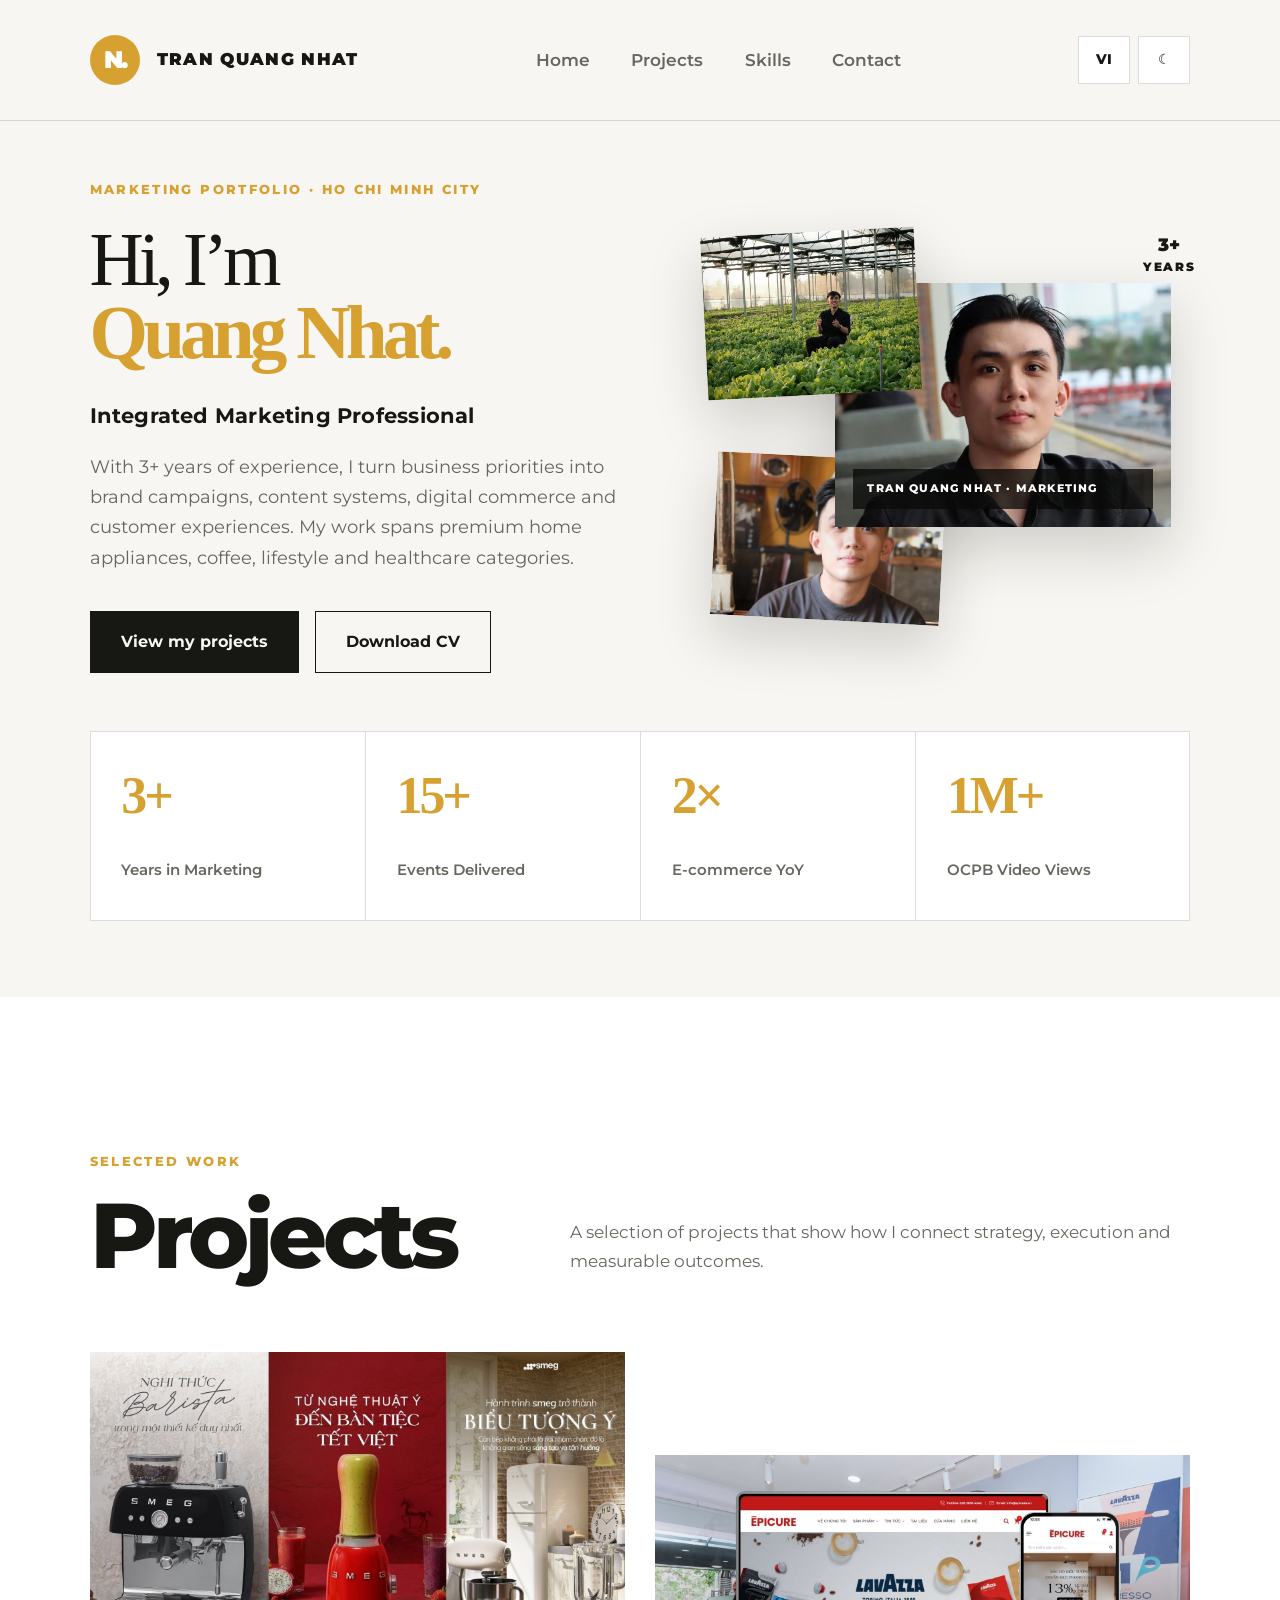
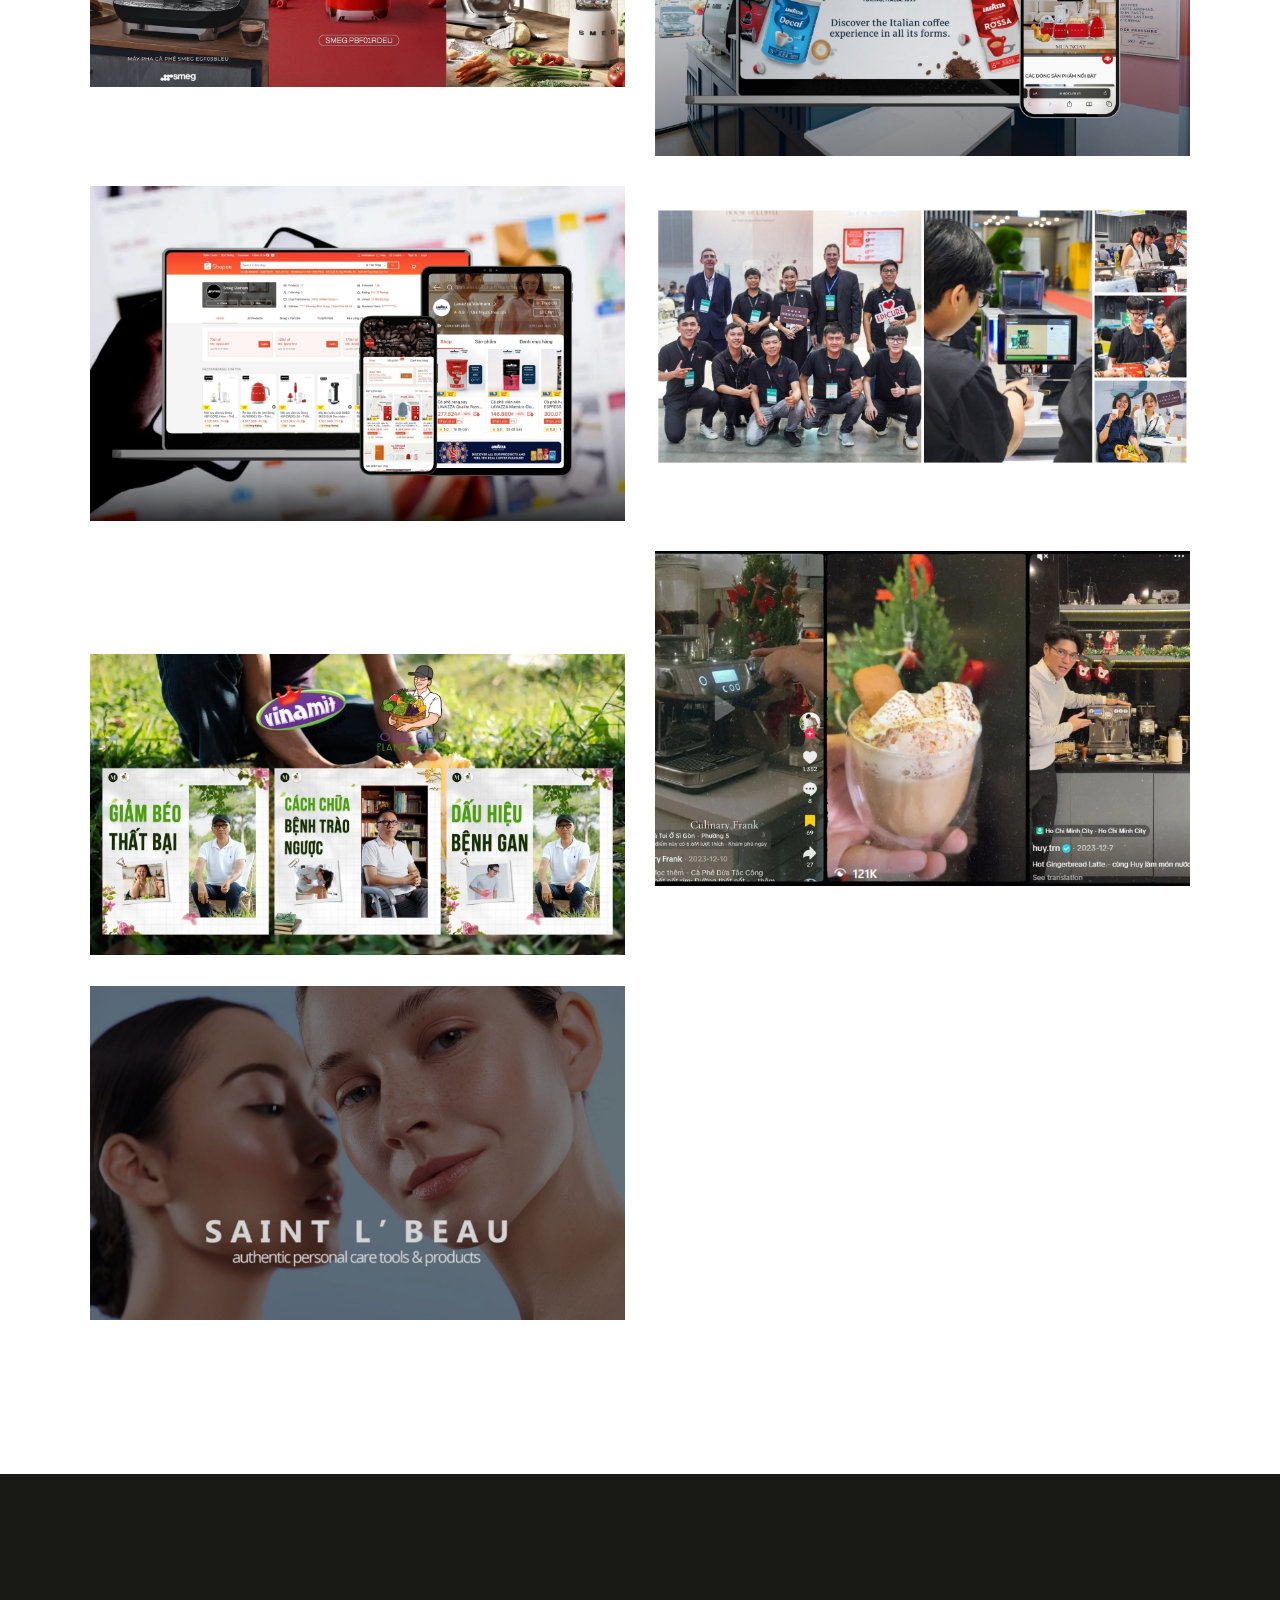
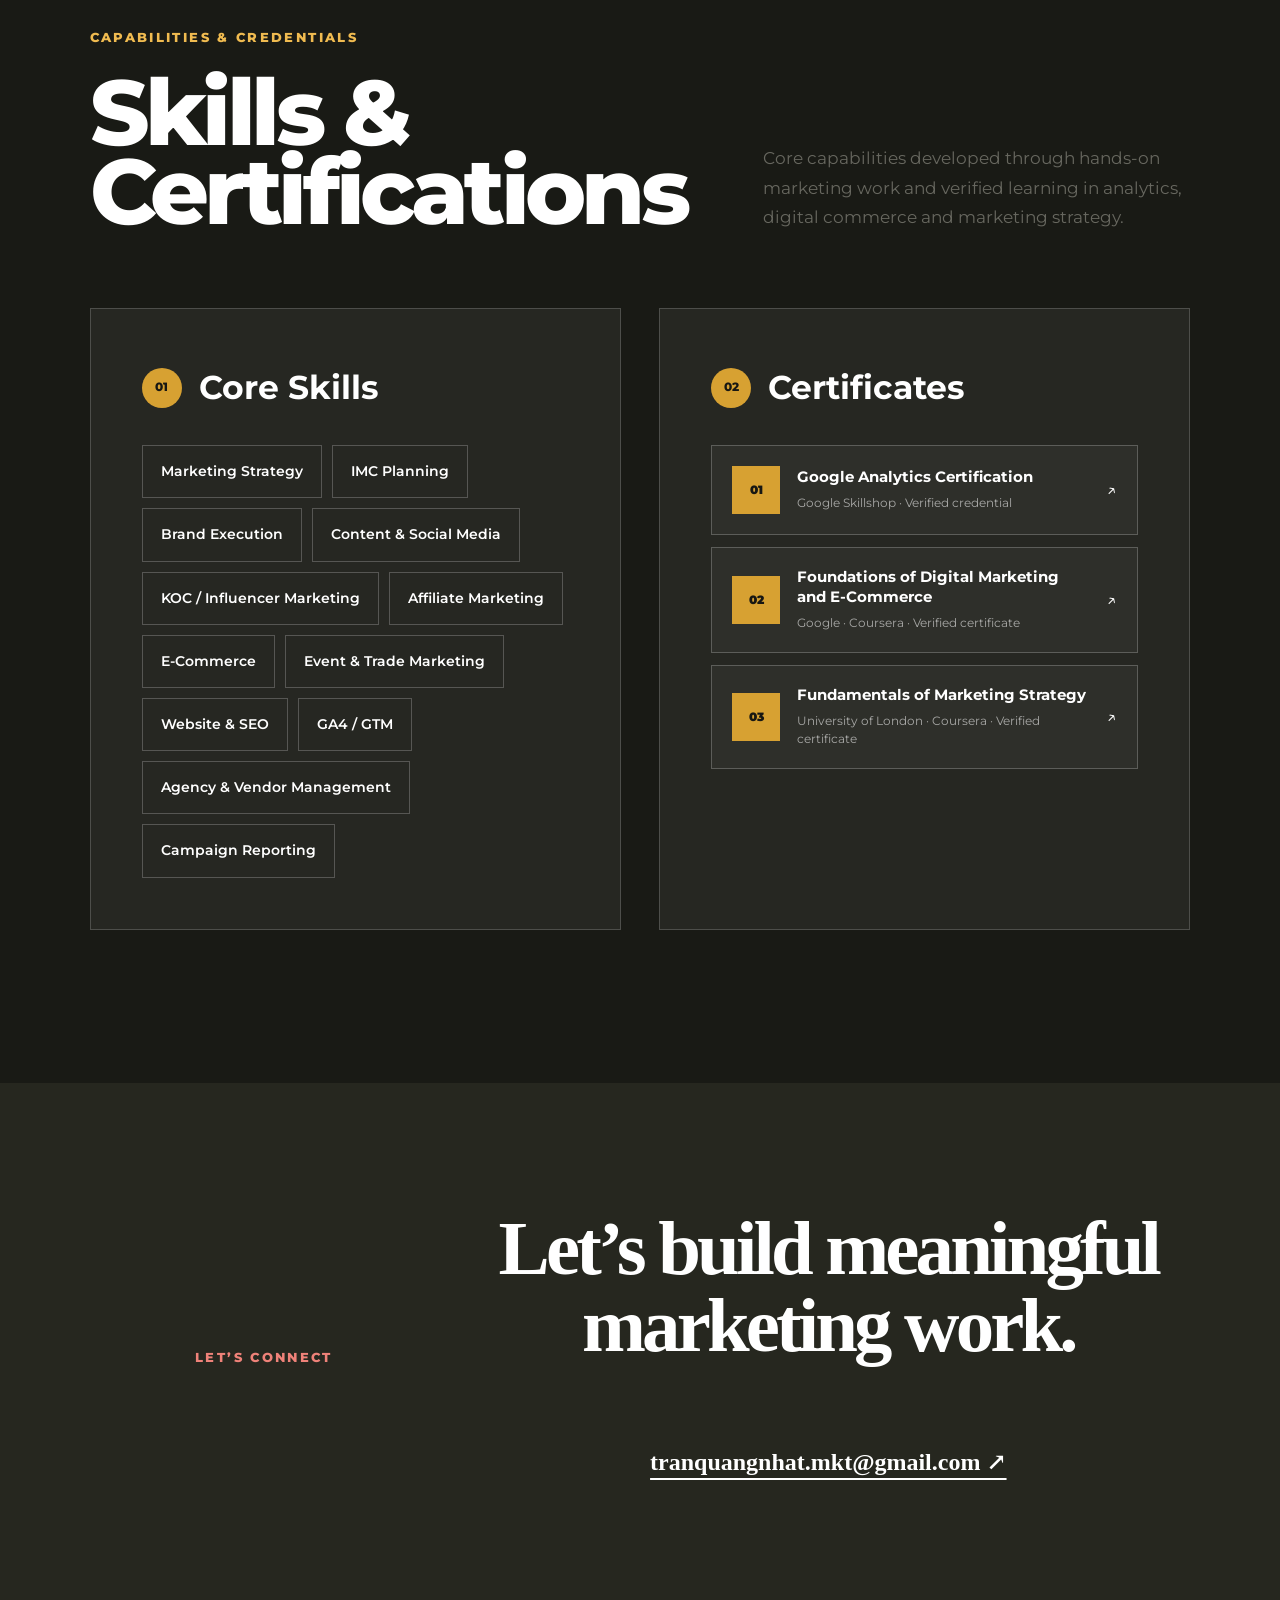
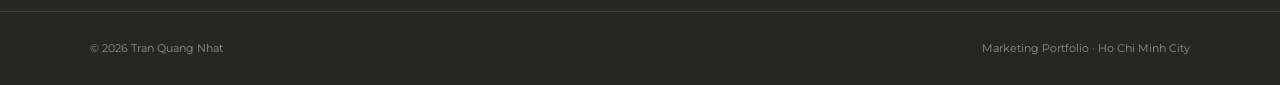
==== commit 5cb9e7e9: "homepage-updated" ====
--- a/index.html
+++ b/index.html
@@ -14,7 +14,7 @@
   <link href="https://fonts.googleapis.com/css2?family=Montserrat:ital,wght@0,400;0,500;0,600;0,700;0,800;0,900;1,600;1,700&subset=vietnamese&display=swap" rel="stylesheet" />
   <link rel="icon" type="image/png" href="assets/images/favicon.png" />
   <link rel="stylesheet" href="assets/css/styles.css" />
-  <link rel="stylesheet" href="assets/css/homepage.css" />
+  <link rel="stylesheet" href="assets/css/homepage.css?v=19" />
   <title>Tran Quang Nhat | Marketing Portfolio</title>
 </head>
 <body>
@@ -29,7 +29,7 @@
       <nav class="desktop-nav" aria-label="Primary navigation">
         <a href="#home" data-en="Home" data-vi="Trang chủ">Home</a>
         <a href="#projects" data-en="Projects" data-vi="Dự án">Projects</a>
-        <a href="#skills" data-en="Skills & Courses" data-vi="Kỹ năng & Khóa học">Skills & Courses</a>
+        <a href="#skills" data-en="Skills" data-vi="Kỹ Năng">Skills</a>
         <a href="#contact" data-en="Contact" data-vi="Liên hệ">Contact</a>
       </nav>
       <div class="nav-actions">
@@ -41,7 +41,7 @@
     <nav class="mobile-nav" id="mobileNav" aria-label="Mobile navigation">
       <a href="#home" data-en="Home" data-vi="Trang chủ">Home</a>
       <a href="#projects" data-en="Projects" data-vi="Dự án">Projects</a>
-      <a href="#skills" data-en="Skills & Courses" data-vi="Kỹ năng & Khóa học">Skills & Courses</a>
+      <a href="#skills" data-en="Skills" data-vi="Kỹ Năng">Skills</a>
       <a href="#contact" data-en="Contact" data-vi="Liên hệ">Contact</a>
     </nav>
   </header>
@@ -57,9 +57,9 @@
           </h1>
           <p class="hero-role" data-en="Integrated Marketing Professional" data-vi="Chuyên viên Marketing Tích hợp">Integrated Marketing Professional</p>
           <p class="hero-description"
-             data-en="With 4+ years of experience, I turn business priorities into brand campaigns, content systems, digital commerce and customer experiences. My work spans premium home appliances, coffee, lifestyle and healthcare categories."
-             data-vi="Với hơn 4 năm kinh nghiệm, tôi chuyển hóa ưu tiên kinh doanh thành chiến dịch thương hiệu, hệ thống nội dung, thương mại điện tử và trải nghiệm khách hàng. Tôi từng làm việc trong các ngành thiết bị gia dụng cao cấp, cà phê, lifestyle và chăm sóc sức khỏe.">
-            With 4+ years of experience, I turn business priorities into brand campaigns, content systems, digital commerce and customer experiences. My work spans premium home appliances, coffee, lifestyle and healthcare categories.
+             data-en="With 3+ years of experience, I turn business priorities into brand campaigns, content systems, digital commerce and customer experiences. My work spans premium home appliances, coffee, lifestyle and healthcare categories."
+             data-vi="Với hơn 3 năm kinh nghiệm, tôi chuyển hóa ưu tiên kinh doanh thành chiến dịch thương hiệu, hệ thống nội dung, thương mại điện tử và trải nghiệm khách hàng. Tôi từng làm việc trong các ngành thiết bị gia dụng cao cấp, cà phê, lifestyle và chăm sóc sức khỏe.">
+            With 3+ years of experience, I turn business priorities into brand campaigns, content systems, digital commerce and customer experiences. My work spans premium home appliances, coffee, lifestyle and healthcare categories.
           </p>
           <div class="hero-actions">
             <a class="button button-primary" href="#projects" data-en="View my projects" data-vi="Xem dự án">View my projects</a>
@@ -67,23 +67,23 @@
           </div>
         </div>
 
-        <div class="hero-visual reveal" aria-label="Selected marketing work">
-          <a class="visual-main" href="projects/smeg-digital-brand-system.html">
-            <img src="assets/images/projects/smeg-digital-brand-system/smeg-cover.jpg" alt="SMEG Vietnam digital brand project" />
-            <span>SMEG · DIGITAL BRAND</span>
-          </a>
-          <a class="visual-small visual-event" href="projects/b2b-event-marketing-trade-show-activation.html">
-            <img src="assets/images/projects/b2b-event-activation/event-homepage-cover.jpg" alt="EPICURE event marketing project" />
-          </a>
-          <a class="visual-small visual-web" href="projects/epicure-website-replatforming.html">
-            <img src="assets/images/projects/epicure-website-replatforming/website-homepage-cover.jpg" alt="EPICURE website rebuild project" />
-          </a>
-          <div class="visual-badge">4+<small>YEARS</small></div>
+        <div class="hero-visual reveal" role="group" aria-label="Portraits of Tran Quang Nhat">
+          <figure class="visual-main visual-photo">
+            <img src="assets/images/profile/quang-nhat-portrait.webp" alt="Portrait of Tran Quang Nhat" />
+            <figcaption>TRAN QUANG NHAT · MARKETING</figcaption>
+          </figure>
+          <figure class="visual-small visual-event visual-photo">
+            <img src="assets/images/profile/quang-nhat-agriculture.webp" alt="Tran Quang Nhat visiting an agricultural greenhouse" />
+          </figure>
+          <figure class="visual-small visual-web visual-photo">
+            <img src="assets/images/profile/quang-nhat-casual.webp" alt="Casual portrait of Tran Quang Nhat" />
+          </figure>
+          <div class="visual-badge">3+<small>YEARS</small></div>
         </div>
       </div>
 
       <div class="container metric-grid reveal">
-        <article><strong>4+</strong><span data-en="Years in Marketing" data-vi="Năm làm Marketing">Years in Marketing</span></article>
+        <article><strong>3+</strong><span data-en="Years in Marketing" data-vi="Năm làm Marketing">Years in Marketing</span></article>
         <article><strong>15+</strong><span data-en="Events Delivered" data-vi="Sự kiện đã triển khai">Events Delivered</span></article>
         <article><strong>2×</strong><span data-en="E-commerce YoY" data-vi="Doanh số E-commerce YoY">E-commerce YoY</span></article>
         <article><strong>1M+</strong><span data-en="OCPB Video Views" data-vi="Lượt xem video OCPB">OCPB Video Views</span></article>
@@ -118,7 +118,7 @@
 
         <a class="project-card project-card-large reveal" href="projects/b2b-event-marketing-trade-show-activation.html">
           <div class="project-image"><img src="assets/images/projects/b2b-event-activation/event-homepage-cover.jpg" alt="B2B event marketing and trade show activation" /></div>
-          <div class="project-overlay"><span>EXPERIENTIAL MARKETING</span><h3>B2B Event Marketing & Activation</h3><p><strong>15+</strong> events · <strong>100</strong> qualified leads</p></div>
+          <div class="project-overlay"><span>EXPERIENTIAL MARKETING</span><h3>B2B Event Marketing &amp; Activation</h3><p><strong>15+</strong> events · <strong>100</strong> qualified leads</p></div>
         </a>
 
         <a class="project-card reveal" href="projects/ong-chu-plant-based.html">
@@ -140,11 +140,11 @@
 
     <section class="skills-section" id="skills">
       <div class="container section-heading section-heading-light reveal">
-        <p class="eyebrow" data-en="CAPABILITIES & LEARNING" data-vi="NĂNG LỰC & HỌC TẬP">CAPABILITIES & LEARNING</p>
-        <h2 data-en="Skills & Courses" data-vi="Kỹ năng & Khóa học">Skills & Courses</h2>
-        <p data-en="This section is prepared as a flexible frame. Verified skills, tools and completed certifications will be added later."
-           data-vi="Phần này được tạo dưới dạng khung linh hoạt. Kỹ năng, công cụ và các chứng chỉ đã hoàn thành sẽ được bổ sung sau.">
-          This section is prepared as a flexible frame. Verified skills, tools and completed certifications will be added later.
+        <p class="eyebrow" data-en="CAPABILITIES &amp; CREDENTIALS" data-vi="NĂNG LỰC &amp; CHỨNG CHỈ">CAPABILITIES &amp; CREDENTIALS</p>
+        <h2 data-en="Skills &amp; Certifications" data-vi="Kỹ năng &amp; Chứng chỉ">Skills &amp; Certifications</h2>
+        <p data-en="Core capabilities developed through hands-on marketing work and verified learning in analytics, digital commerce and marketing strategy."
+           data-vi="Năng lực cốt lõi được phát triển qua kinh nghiệm triển khai Marketing thực tế và các chương trình học đã xác minh về phân tích dữ liệu, thương mại điện tử và chiến lược Marketing.">
+          Core capabilities developed through hands-on marketing work and verified learning in analytics, digital commerce and marketing strategy.
         </p>
       </div>
 
@@ -152,29 +152,40 @@
         <div class="skills-panel reveal">
           <div class="panel-title"><span>01</span><h3 data-en="Core Skills" data-vi="Kỹ năng cốt lõi">Core Skills</h3></div>
           <div class="skill-tags">
-            <span>IMC Planning</span><span>Brand Execution</span><span>Content Strategy</span>
-            <span>E-Commerce</span><span>Event Activation</span><span>Website & SEO</span>
-            <span>Agency Management</span><span>GA4 / GTM</span>
+            <span>Marketing Strategy</span><span>IMC Planning</span><span>Brand Execution</span>
+            <span>Content &amp; Social Media</span><span>KOC / Influencer Marketing</span><span>Affiliate Marketing</span>
+            <span>E-Commerce</span><span>Event &amp; Trade Marketing</span><span>Website &amp; SEO</span>
+            <span>GA4 / GTM</span><span>Agency &amp; Vendor Management</span><span>Campaign Reporting</span>
           </div>
         </div>
 
         <div class="courses-panel reveal">
-          <div class="panel-title"><span>02</span><h3 data-en="Courses & Certificates" data-vi="Khóa học & Chứng chỉ">Courses & Certificates</h3></div>
-          <div class="course-placeholder">
-            <div class="certificate-icon">＋</div>
-            <div>
-              <strong data-en="Certificate frame ready" data-vi="Khung chứng chỉ đã sẵn sàng">Certificate frame ready</strong>
-              <p data-en="Course name · Issuing organization · Completion date"
-                 data-vi="Tên khóa học · Đơn vị cấp · Thời gian hoàn thành">Course name · Issuing organization · Completion date</p>
-            </div>
-          </div>
-          <div class="course-placeholder muted-placeholder">
-            <div class="certificate-icon">＋</div>
-            <div>
-              <strong data-en="Add another course" data-vi="Thêm khóa học khác">Add another course</strong>
-              <p data-en="Credential link and key learning can be added here."
-                 data-vi="Liên kết chứng chỉ và kiến thức chính có thể được thêm tại đây.">Credential link and key learning can be added here.</p>
-            </div>
+          <div class="panel-title"><span>02</span><h3 data-en="Certificates" data-vi="Chứng chỉ">Certificates</h3></div>
+          <div class="certificate-list">
+            <a class="certificate-card" href="https://skillshop.credential.net/03743212-07cd-47cf-bebb-cca3f9aa9034#acc.X4vioT7l" target="_blank" rel="noopener noreferrer">
+              <span class="certificate-index">01</span>
+              <div>
+                <strong data-en="Google Analytics Certification" data-vi="Chứng chỉ Google Analytics">Google Analytics Certification</strong>
+                <p data-en="Google Skillshop · Verified credential" data-vi="Google Skillshop · Chứng chỉ đã xác minh">Google Skillshop · Verified credential</p>
+              </div>
+              <span class="certificate-link" aria-hidden="true">↗</span>
+            </a>
+            <a class="certificate-card" href="https://coursera.org/share/113dc9cac23e12e66034b7df0df11f48" target="_blank" rel="noopener noreferrer">
+              <span class="certificate-index">02</span>
+              <div>
+                <strong data-en="Foundations of Digital Marketing and E-Commerce" data-vi="Nền tảng Digital Marketing và E-Commerce">Foundations of Digital Marketing and E-Commerce</strong>
+                <p data-en="Google · Coursera · Verified certificate" data-vi="Google · Coursera · Chứng chỉ đã xác minh">Google · Coursera · Verified certificate</p>
+              </div>
+              <span class="certificate-link" aria-hidden="true">↗</span>
+            </a>
+            <a class="certificate-card" href="https://coursera.org/share/3e9705a8af63e78f315c2d84e0332a3a" target="_blank" rel="noopener noreferrer">
+              <span class="certificate-index">03</span>
+              <div>
+                <strong data-en="Fundamentals of Marketing Strategy" data-vi="Nền tảng Chiến lược Marketing">Fundamentals of Marketing Strategy</strong>
+                <p data-en="University of London · Coursera · Verified certificate" data-vi="University of London · Coursera · Chứng chỉ đã xác minh">University of London · Coursera · Verified certificate</p>
+              </div>
+              <span class="certificate-link" aria-hidden="true">↗</span>
+            </a>
           </div>
         </div>
       </div>
--- a/assets/css/homepage.css
+++ b/assets/css/homepage.css
@@ -31,10 +31,11 @@
 .hero-description{max-width:720px;margin-bottom:36px;color:var(--muted);font-size:1.1rem;line-height:1.75}
 .hero-actions{display:flex;gap:16px;flex-wrap:wrap}.button{display:inline-flex;align-items:center;justify-content:center;min-height:54px;padding:0 27px;border:1px solid var(--ink);border-radius:100px;font-size:.9rem;font-weight:700;cursor:pointer}
 .button-primary{color:var(--bg);background:var(--ink)}.button-secondary{color:var(--ink);background:transparent}
-.hero-visual{position:relative;min-height:560px}.hero-visual a{position:absolute;overflow:hidden;box-shadow:0 22px 55px rgba(22,22,16,.18)}
-.hero-visual img{height:100%;object-fit:cover;transition:transform .55s}.hero-visual a:hover img{transform:scale(1.035)}
-.visual-main{z-index:2;top:0;left:5%;width:57%;height:82%;border-radius:36px}.visual-main span{position:absolute;right:18px;bottom:18px;left:18px;padding:11px 14px;color:#fff;background:rgba(10,10,8,.76);font-size:.68rem;font-weight:800;letter-spacing:.11em}
+.hero-visual{position:relative;min-height:560px}.hero-visual .visual-photo{position:absolute;margin:0;overflow:hidden;box-shadow:0 22px 55px rgba(22,22,16,.18)}
+.hero-visual img{height:100%;object-fit:cover;transition:transform .55s}.hero-visual .visual-photo:hover img{transform:scale(1.035)}
+.visual-main{z-index:2;top:0;left:5%;width:57%;height:82%;border-radius:36px}.visual-main figcaption{position:absolute;right:18px;bottom:18px;left:18px;padding:11px 14px;color:#fff;background:rgba(10,10,8,.76);font-size:.68rem;font-weight:800;letter-spacing:.11em}
 .visual-small{width:40%;height:43%;border:8px solid var(--bg)}.visual-event{z-index:3;right:1%;bottom:2%;transform:rotate(4deg)}.visual-web{z-index:1;top:12%;right:2%;transform:rotate(-4deg)}
+.visual-main img{object-position:center 35%}.visual-event img{object-position:center}.visual-web img{object-position:center 32%}
 .visual-badge{position:absolute;z-index:4;right:36%;bottom:1%;display:grid;place-items:center;width:116px;aspect-ratio:1;color:#171713;background:var(--accent);border-radius:50%;font-size:2rem;font-weight:900;line-height:.8;transform:rotate(-8deg)}
 .visual-badge small{display:block;font-size:.55rem;letter-spacing:.14em}
 .metric-grid{display:grid;grid-template-columns:repeat(4,1fr);gap:14px;margin-top:62px}
@@ -101,7 +102,7 @@
 .skills-layout{display:grid;grid-template-columns:.9fr 1.1fr;gap:22px}.skills-panel,.courses-panel{padding:34px;border:1px solid rgba(255,255,255,.18);background:rgba(255,255,255,.055)}
 .panel-title{display:flex;align-items:center;gap:17px;margin-bottom:30px}.panel-title>span{display:grid;place-items:center;width:40px;aspect-ratio:1;color:#171713;background:var(--accent);border-radius:50%;font-size:.78rem;font-weight:800}.panel-title h3{margin:0;font-size:1.38rem}
 .skill-tags{display:flex;gap:10px;flex-wrap:wrap}.skill-tags span{padding:12px 15px;border:1px solid rgba(255,255,255,.22);font-size:.8rem;font-weight:600}
-.course-placeholder{display:flex;align-items:center;gap:18px;padding:20px;border:1px dashed rgba(255,255,255,.32)}.course-placeholder+.course-placeholder{margin-top:12px}.certificate-icon{display:grid;place-items:center;flex:0 0 48px;aspect-ratio:1;color:#171713;background:var(--accent);border-radius:6px;font-size:1.3rem}.course-placeholder strong{display:block;margin-bottom:5px;font-size:.95rem}.course-placeholder p{margin:0;color:rgba(255,255,255,.55);font-size:.8rem}.muted-placeholder{opacity:.63}
+.certificate-list{display:grid;gap:12px}.certificate-card{display:grid;grid-template-columns:auto 1fr auto;align-items:center;gap:17px;padding:20px;border:1px solid rgba(255,255,255,.22);background:rgba(255,255,255,.035);transition:transform .25s ease,border-color .25s ease,background .25s ease}.certificate-card:hover,.certificate-card:focus-visible{border-color:var(--accent);background:rgba(255,255,255,.08);transform:translateX(6px);outline:none}.certificate-index{display:grid;place-items:center;flex:0 0 48px;width:48px;aspect-ratio:1;color:#171713;background:var(--accent);font-size:.78rem;font-weight:900}.certificate-card strong{display:block;margin-bottom:6px;font-size:.92rem;line-height:1.35}.certificate-card p{margin:0;color:rgba(255,255,255,.58);font-size:.76rem;line-height:1.5}.certificate-link{font-size:1.15rem}
 .contact-section{padding:105px 0;color:#fff;background:#26271f}.contact-grid{text-align:center}.contact-grid h2{max-width:850px;margin:0 auto 28px;font-size:clamp(2.7rem,5vw,5.2rem);font-weight:800;line-height:1;letter-spacing:-.05em}.contact-email{font-size:clamp(1rem,2vw,1.5rem);font-weight:600;text-decoration:underline;text-underline-offset:8px}
 footer{padding:28px 0;color:rgba(255,255,255,.5);background:#26271f;border-top:1px solid rgba(255,255,255,.12)}.footer-inner{display:flex;justify-content:space-between;font-size:.66rem}
 .toast{position:fixed;right:24px;bottom:24px;z-index:300;max-width:360px;padding:14px 18px;color:#fff;background:#171713;box-shadow:0 18px 50px rgba(0,0,0,.22);transform:translateY(30px);opacity:0;pointer-events:none;transition:.25s}.toast.show{transform:none;opacity:1}
@@ -125,9 +126,9 @@
   .project-overlay h3{margin:7px 0 5px;font-size:1.45rem}
   .project-card:hover,.project-card:focus-visible{transform:translateY(-5px)}
   .project-card:hover .project-overlay,.project-card:focus-visible .project-overlay{transform:none}
-  .skills-panel,.courses-panel{padding:24px}.course-placeholder{align-items:flex-start;padding:16px}.footer-inner{display:grid;gap:6px}
-}
-@media(prefers-reduced-motion:reduce){html{scroll-behavior:auto}.reveal{opacity:1;transform:none;transition:none}.project-image img,.hero-visual img{transition:none}}
+  .skills-panel,.courses-panel{padding:24px}.certificate-card{grid-template-columns:auto 1fr;align-items:start;padding:16px}.certificate-index{width:40px}.certificate-link{display:none}.footer-inner{display:grid;gap:6px}
+}
+@media(prefers-reduced-motion:reduce){html{scroll-behavior:auto}.reveal{opacity:1;transform:none;transition:none}.project-image img,.hero-visual img,.certificate-card{transition:none}}
 
 /* V11 — rebuilt proportional system inspired by the reference layout */
 :root{--max:1640px}
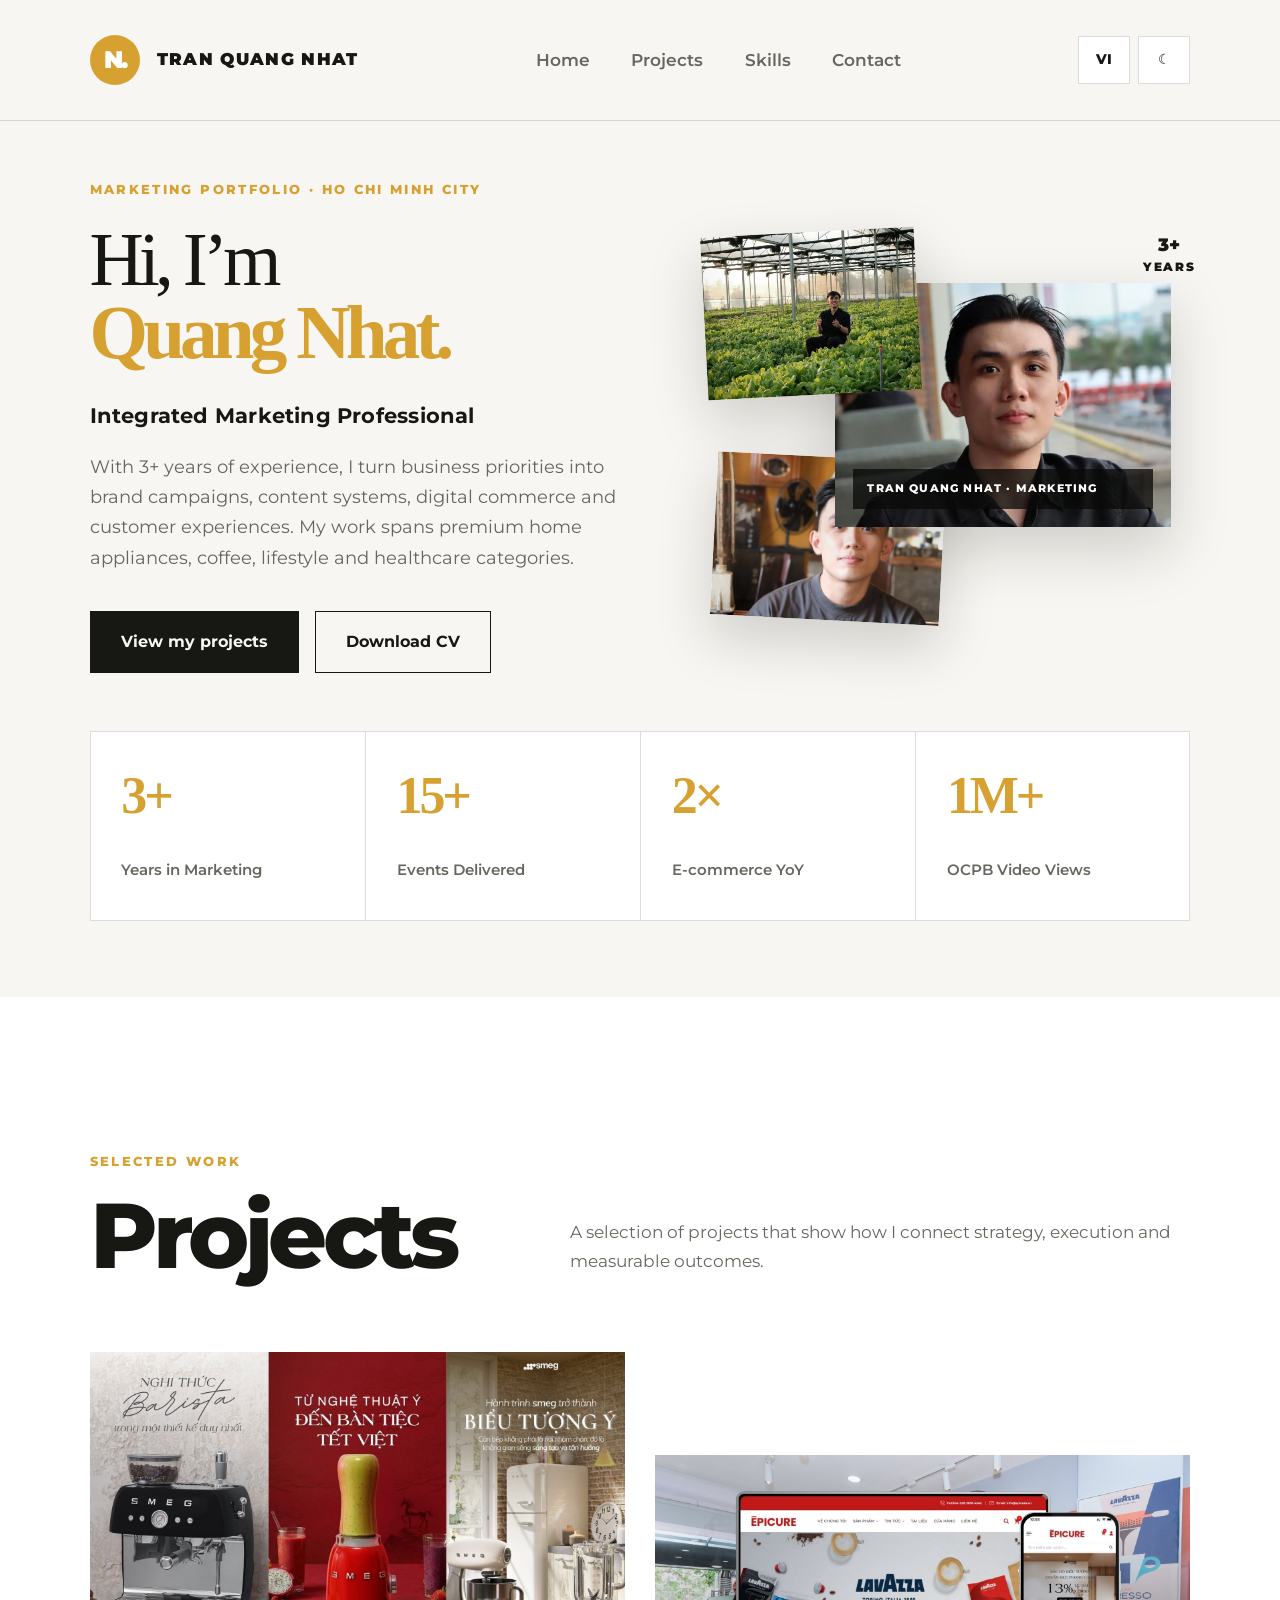
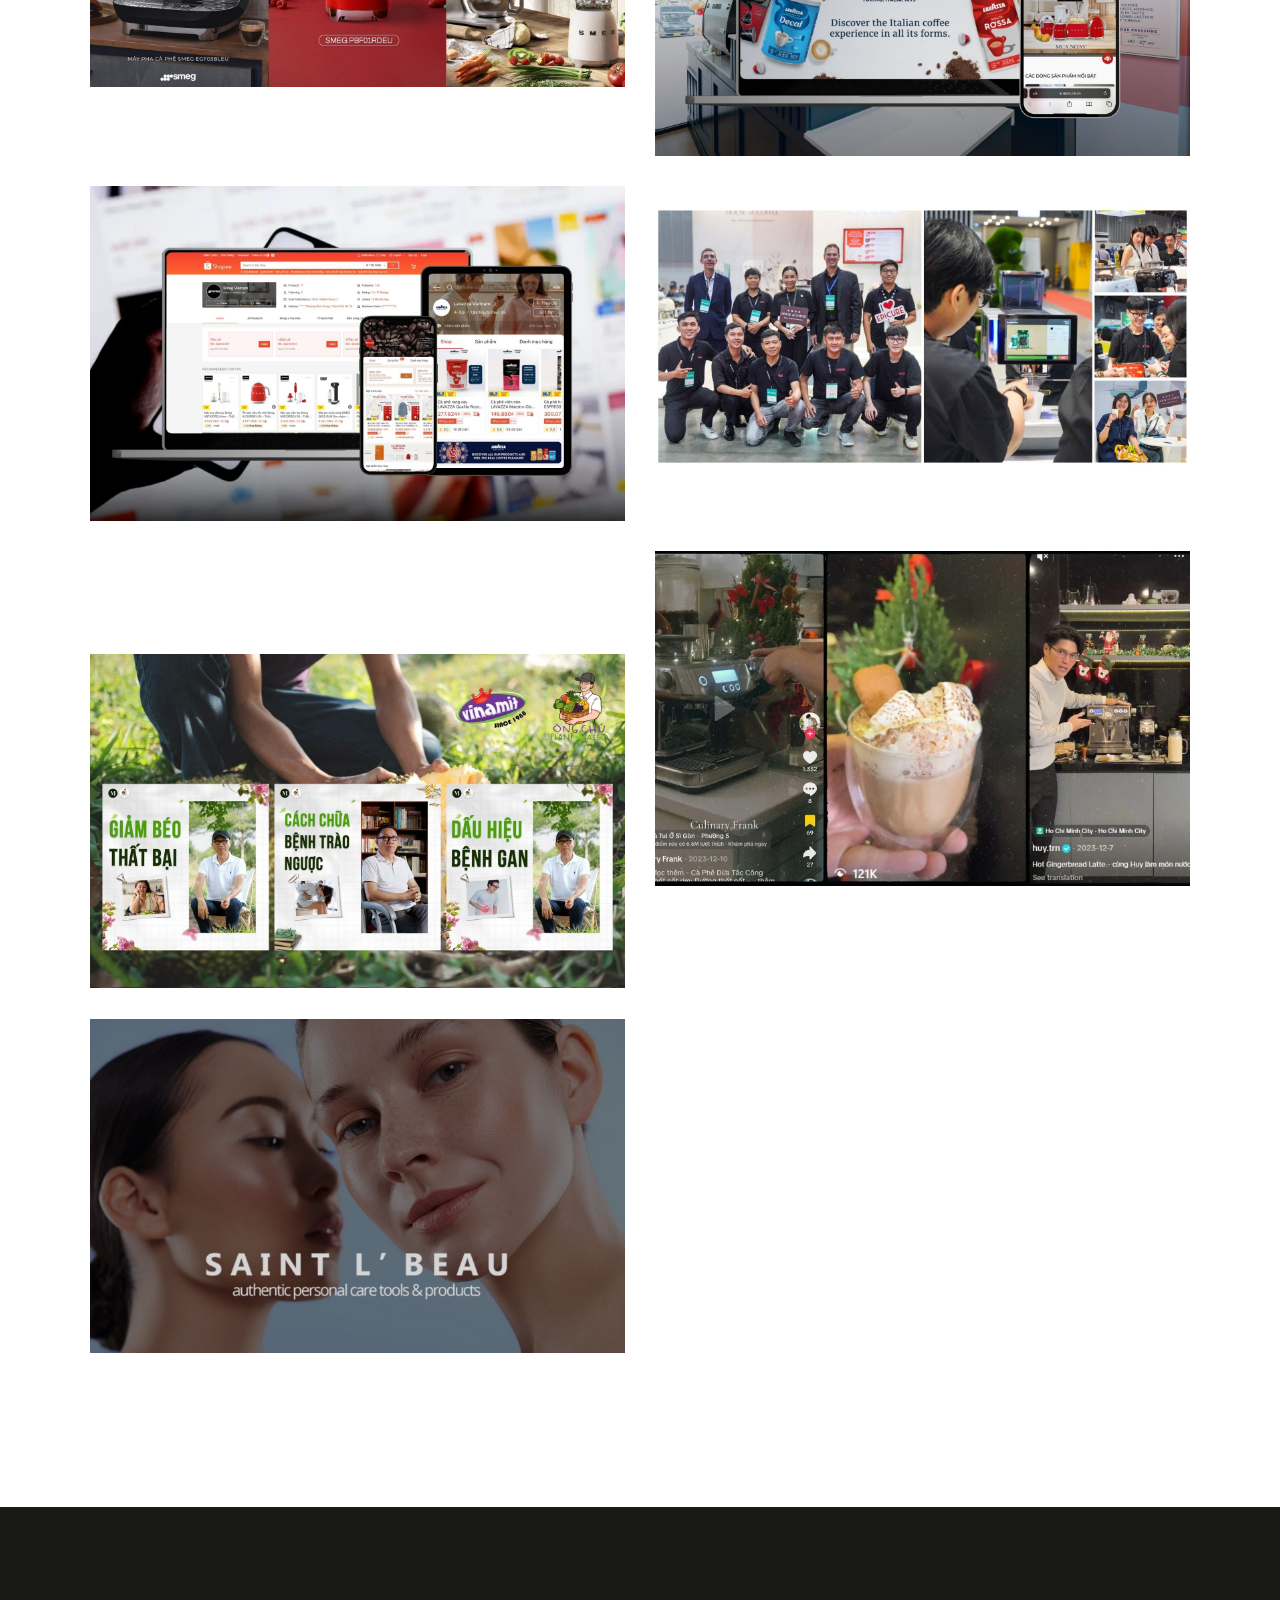
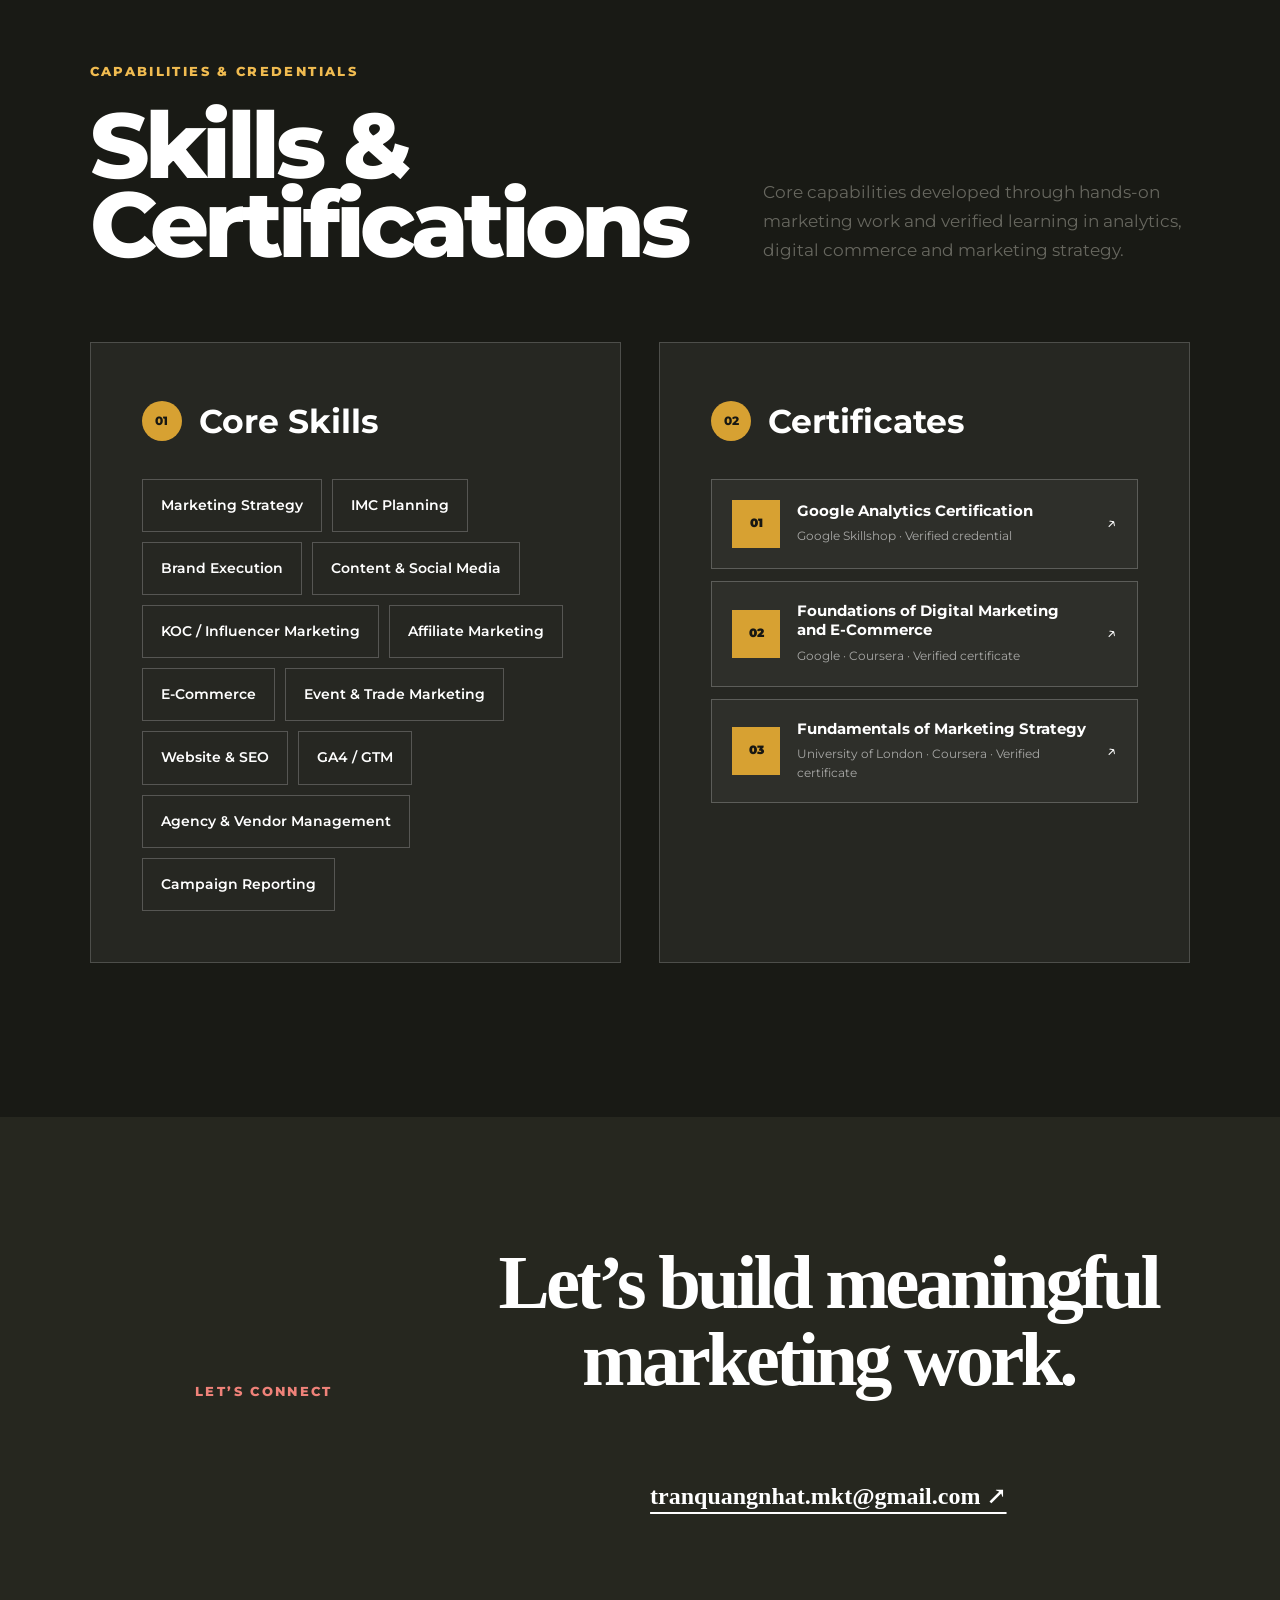
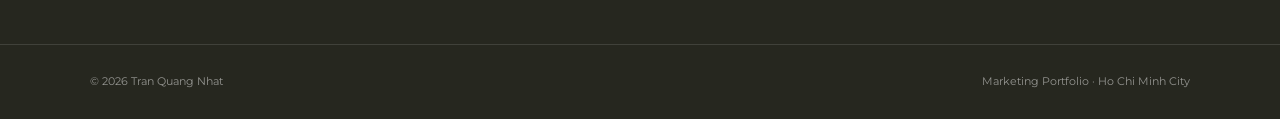
==== commit 0535e273: "ocpb-updated" ====
--- a/index.html
+++ b/index.html
@@ -122,7 +122,7 @@
         </a>
 
         <a class="project-card reveal" href="projects/ong-chu-plant-based.html">
-          <div class="project-image"><img src="assets/images/projects/ong-chu-plant-based/ong-chu-cover.webp" alt="Ông Chú Plant-Based content project" /></div>
+          <div class="project-image"><img src="assets/images/projects/ong-chu-plant-based/v20/project-cover.jpg" alt="Ông Chú Plant-Based content project" /></div>
           <div class="project-overlay"><span>SHORT-FORM CONTENT</span><h3>Ông Chú Plant-Based</h3><p><strong>1M+</strong> views in 3 months</p></div>
         </a>
 
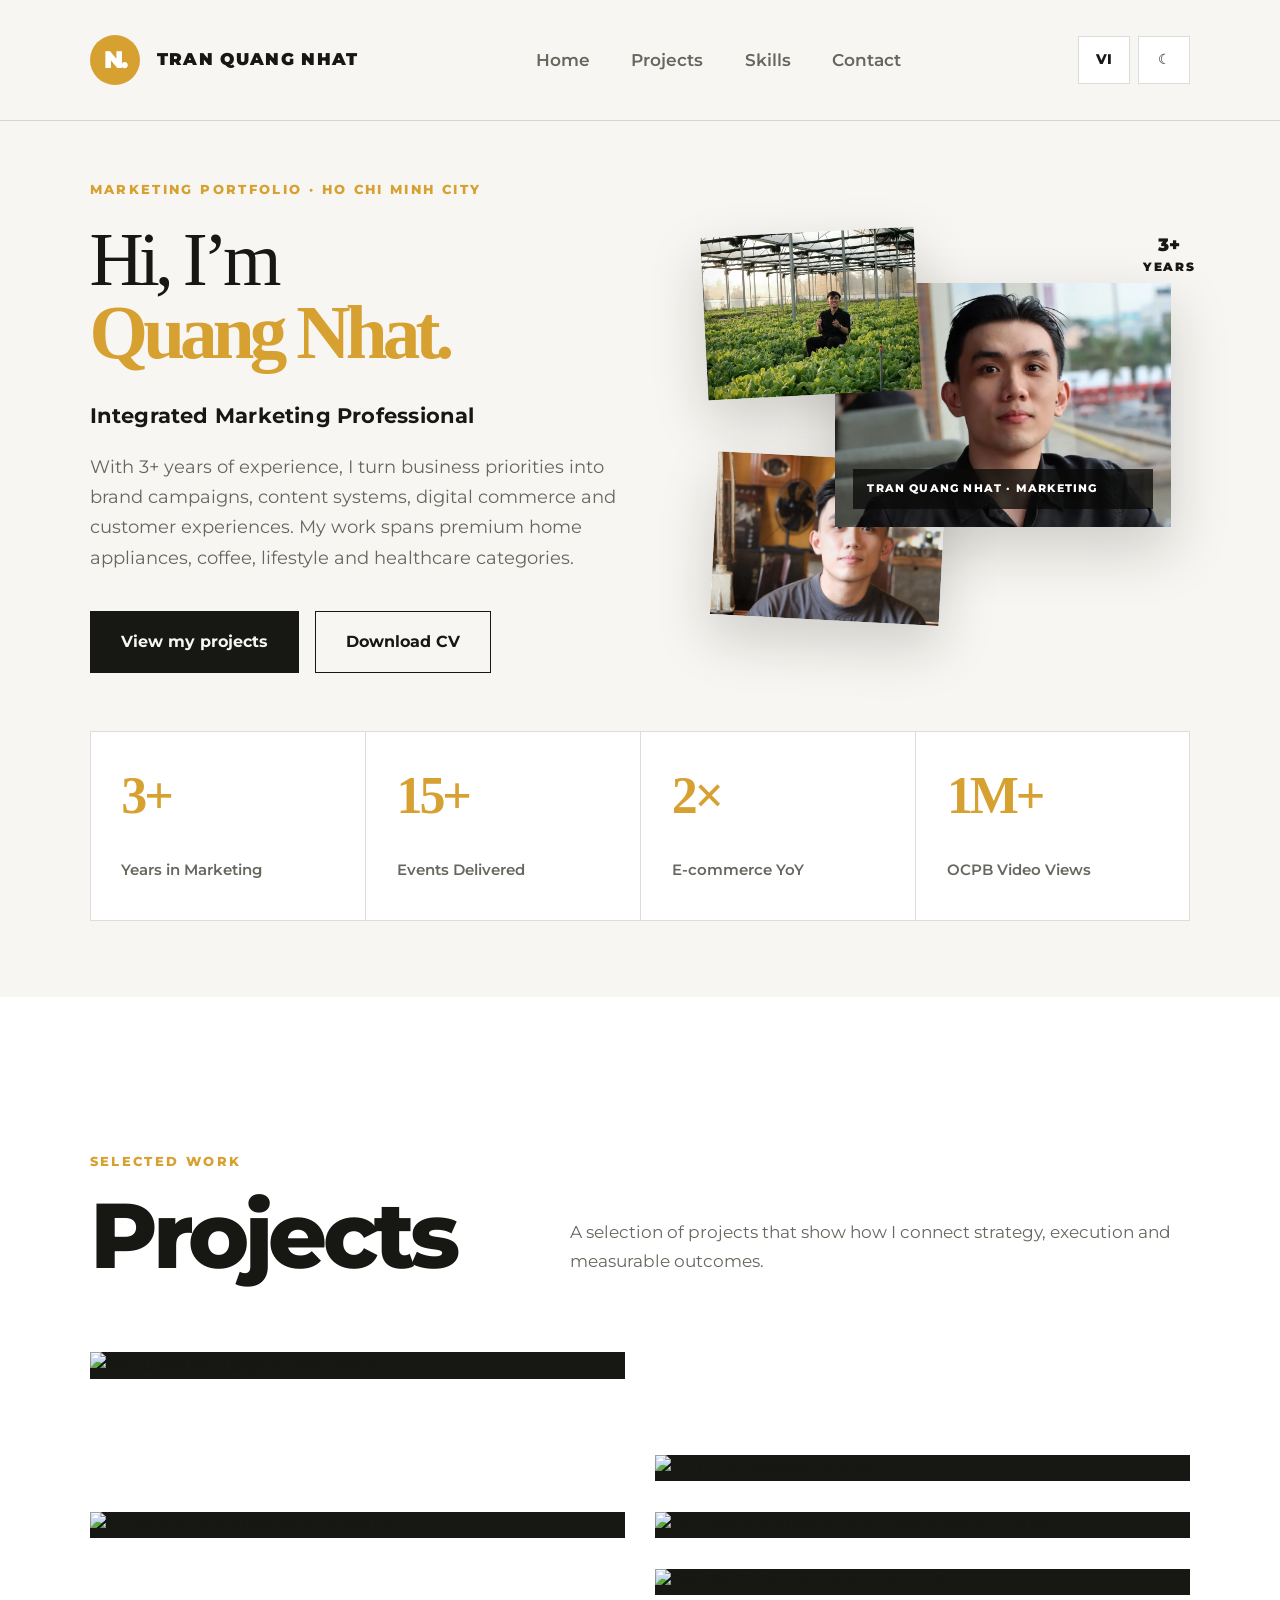
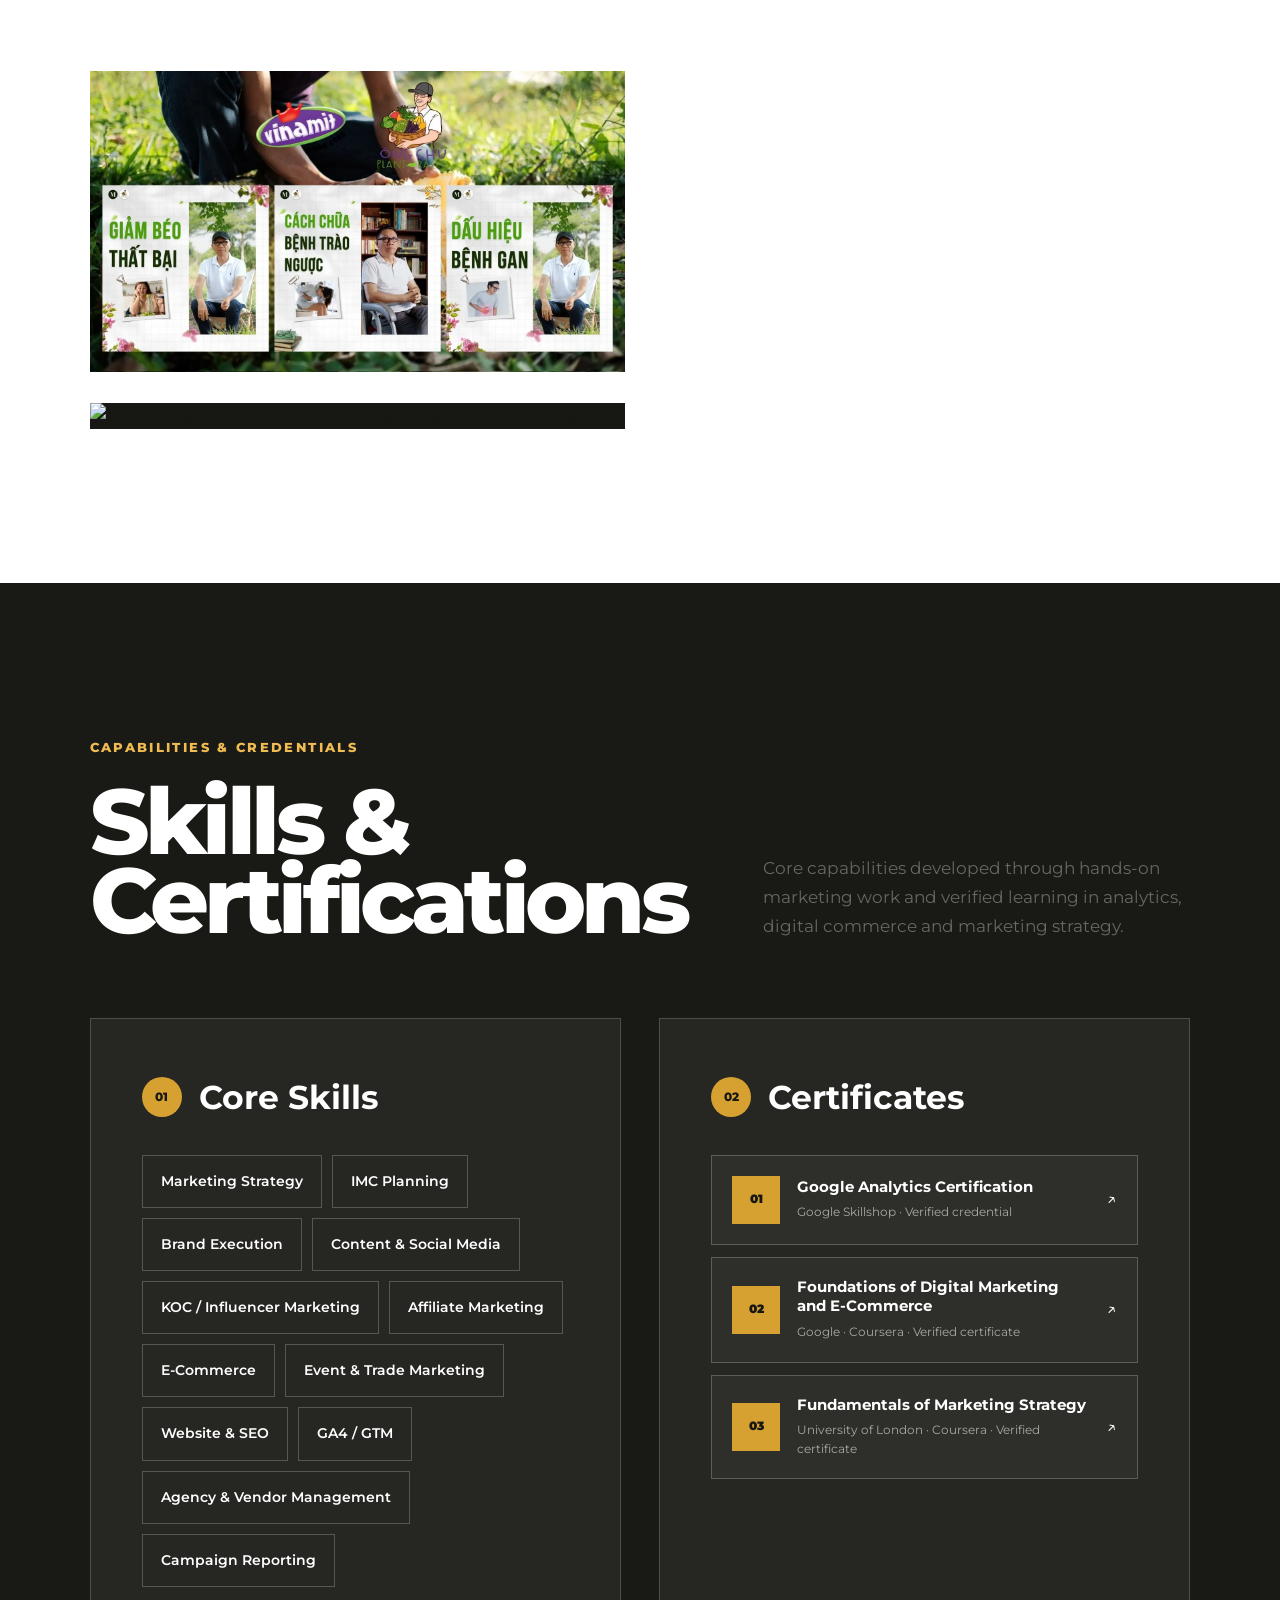
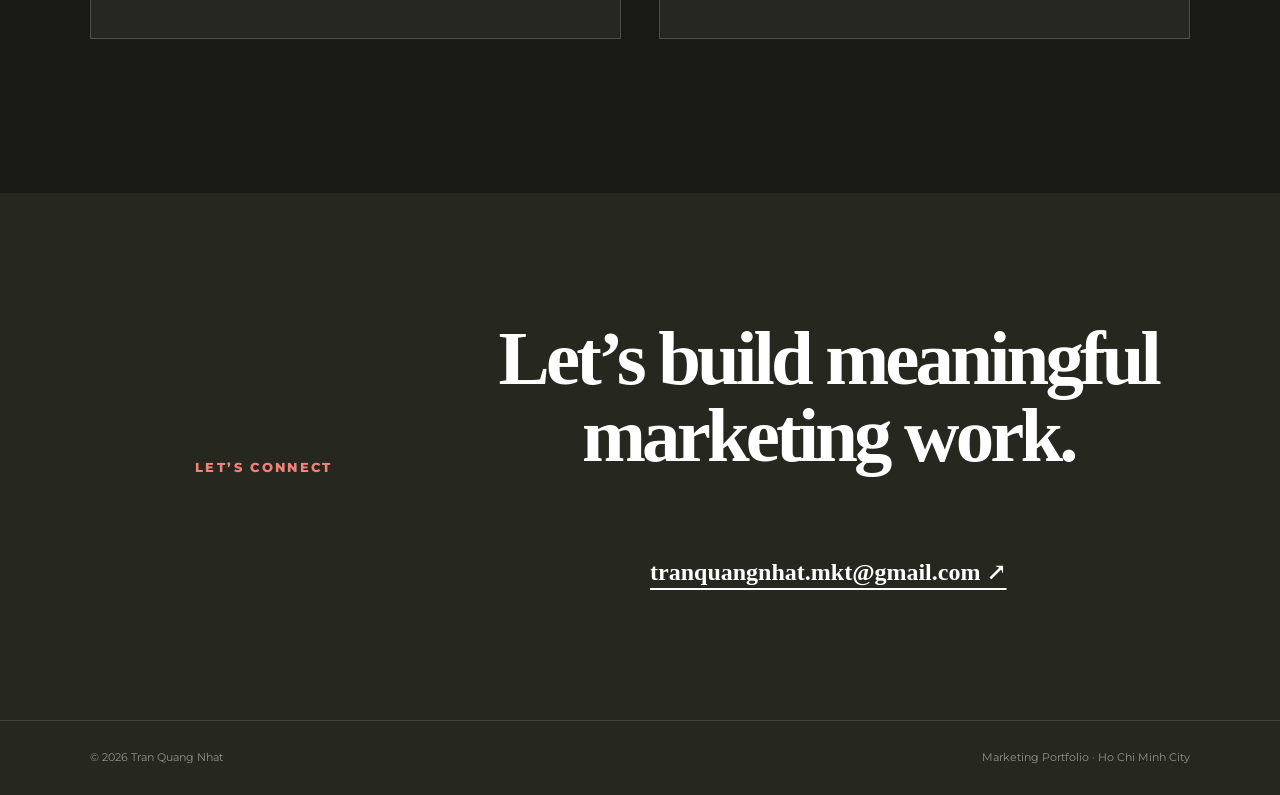
==== commit aeb9e463: "Add files via upload" ====
--- a/index.html
+++ b/index.html
@@ -102,37 +102,37 @@
 
       <div class="container projects-grid">
         <a class="project-card project-card-large reveal" href="projects/smeg-digital-brand-system.html">
-          <div class="project-image"><img src="assets/images/projects/smeg-digital-brand-system/smeg-cover.jpg" alt="SMEG Vietnam digital brand system" /></div>
+          <div class="project-image"><img src="assets/images/projects/smeg-digital-brand-system-v22/homepage-cover.webp" alt="SMEG Vietnam digital brand system" /></div>
           <div class="project-overlay"><span>BRAND BUILDING · SOCIAL MEDIA</span><h3>SMEG Vietnam Digital Brand System</h3><p><strong>10K+</strong> Facebook · <strong>9K</strong> Instagram</p></div>
         </a>
 
         <a class="project-card reveal" href="projects/epicure-website-replatforming.html">
-          <div class="project-image"><img src="assets/images/projects/epicure-website-replatforming/website-homepage-cover.jpg" alt="EPICURE website rebuild" /></div>
+          <div class="project-image"><img src="assets/images/projects/epicure-website-replatforming-v22/homepage-cover.webp" alt="EPICURE website rebuild" /></div>
           <div class="project-overlay"><span>DIGITAL TRANSFORMATION</span><h3>EPICURE Website Rebuild</h3><p>WordPress → Haravan · GA4 · GTM</p></div>
         </a>
 
         <a class="project-card reveal" href="projects/ecommerce-growth-marketplace-operations.html">
-          <div class="project-image"><img src="assets/images/projects/ecommerce-growth/ecommerce-cover.jpg" alt="E-commerce marketplace operations" /></div>
+          <div class="project-image"><img src="assets/images/projects/ecommerce-growth-v22/homepage-cover.webp" alt="E-commerce marketplace operations" /></div>
           <div class="project-overlay"><span>DIGITAL COMMERCE</span><h3>Multi-brand E-Commerce Management</h3><p><strong>2×</strong> YoY sales</p></div>
         </a>
 
         <a class="project-card project-card-large reveal" href="projects/b2b-event-marketing-trade-show-activation.html">
-          <div class="project-image"><img src="assets/images/projects/b2b-event-activation/event-homepage-cover.jpg" alt="B2B event marketing and trade show activation" /></div>
+          <div class="project-image"><img src="assets/images/projects/b2b-event-activation-v22/homepage-cover.webp" alt="B2B event marketing and trade show activation" /></div>
           <div class="project-overlay"><span>EXPERIENTIAL MARKETING</span><h3>B2B Event Marketing &amp; Activation</h3><p><strong>15+</strong> events · <strong>100</strong> qualified leads</p></div>
         </a>
 
         <a class="project-card reveal" href="projects/ong-chu-plant-based.html">
-          <div class="project-image"><img src="assets/images/projects/ong-chu-plant-based/v20/project-cover.jpg" alt="Ông Chú Plant-Based content project" /></div>
+          <div class="project-image"><img src="assets/images/projects/ong-chu-plant-based/ong-chu-cover.webp" alt="Ông Chú Plant-Based content project" /></div>
           <div class="project-overlay"><span>SHORT-FORM CONTENT</span><h3>Ông Chú Plant-Based</h3><p><strong>1M+</strong> views in 3 months</p></div>
         </a>
 
         <a class="project-card reveal" href="projects/breville-christmas-challenge.html">
-          <div class="project-image"><img src="assets/images/projects/breville-christmas-challenge/breville-christmas-cover.webp" alt="Breville Christmas creator campaign" /></div>
+          <div class="project-image"><img src="assets/images/projects/breville-christmas-challenge-v22/homepage-cover.webp" alt="Breville Christmas creator campaign" /></div>
           <div class="project-overlay"><span>INFLUENCER CAMPAIGN</span><h3>Breville Christmas Challenge</h3><p><strong>30</strong> participation videos</p></div>
         </a>
 
         <a class="project-card project-card-large reveal" href="projects/saint-lbeau.html">
-          <div class="project-image"><img src="assets/images/projects/saint-lbeau/saint-lbeau-project-cover.jpg" alt="Saint L’Beau multi-brand marketing and e-commerce project" /></div>
+          <div class="project-image"><img src="assets/images/projects/saint-lbeau-v22/homepage-cover.webp" alt="Saint L’Beau multi-brand marketing and e-commerce project" /></div>
           <div class="project-overlay"><span>CONTENT · KOC · E-COMMERCE</span><h3>Saint L’Beau Multi-brand Growth</h3><p><strong>200+</strong> creators · <strong>15%+</strong> Q4 growth</p></div>
         </a>
       </div>
